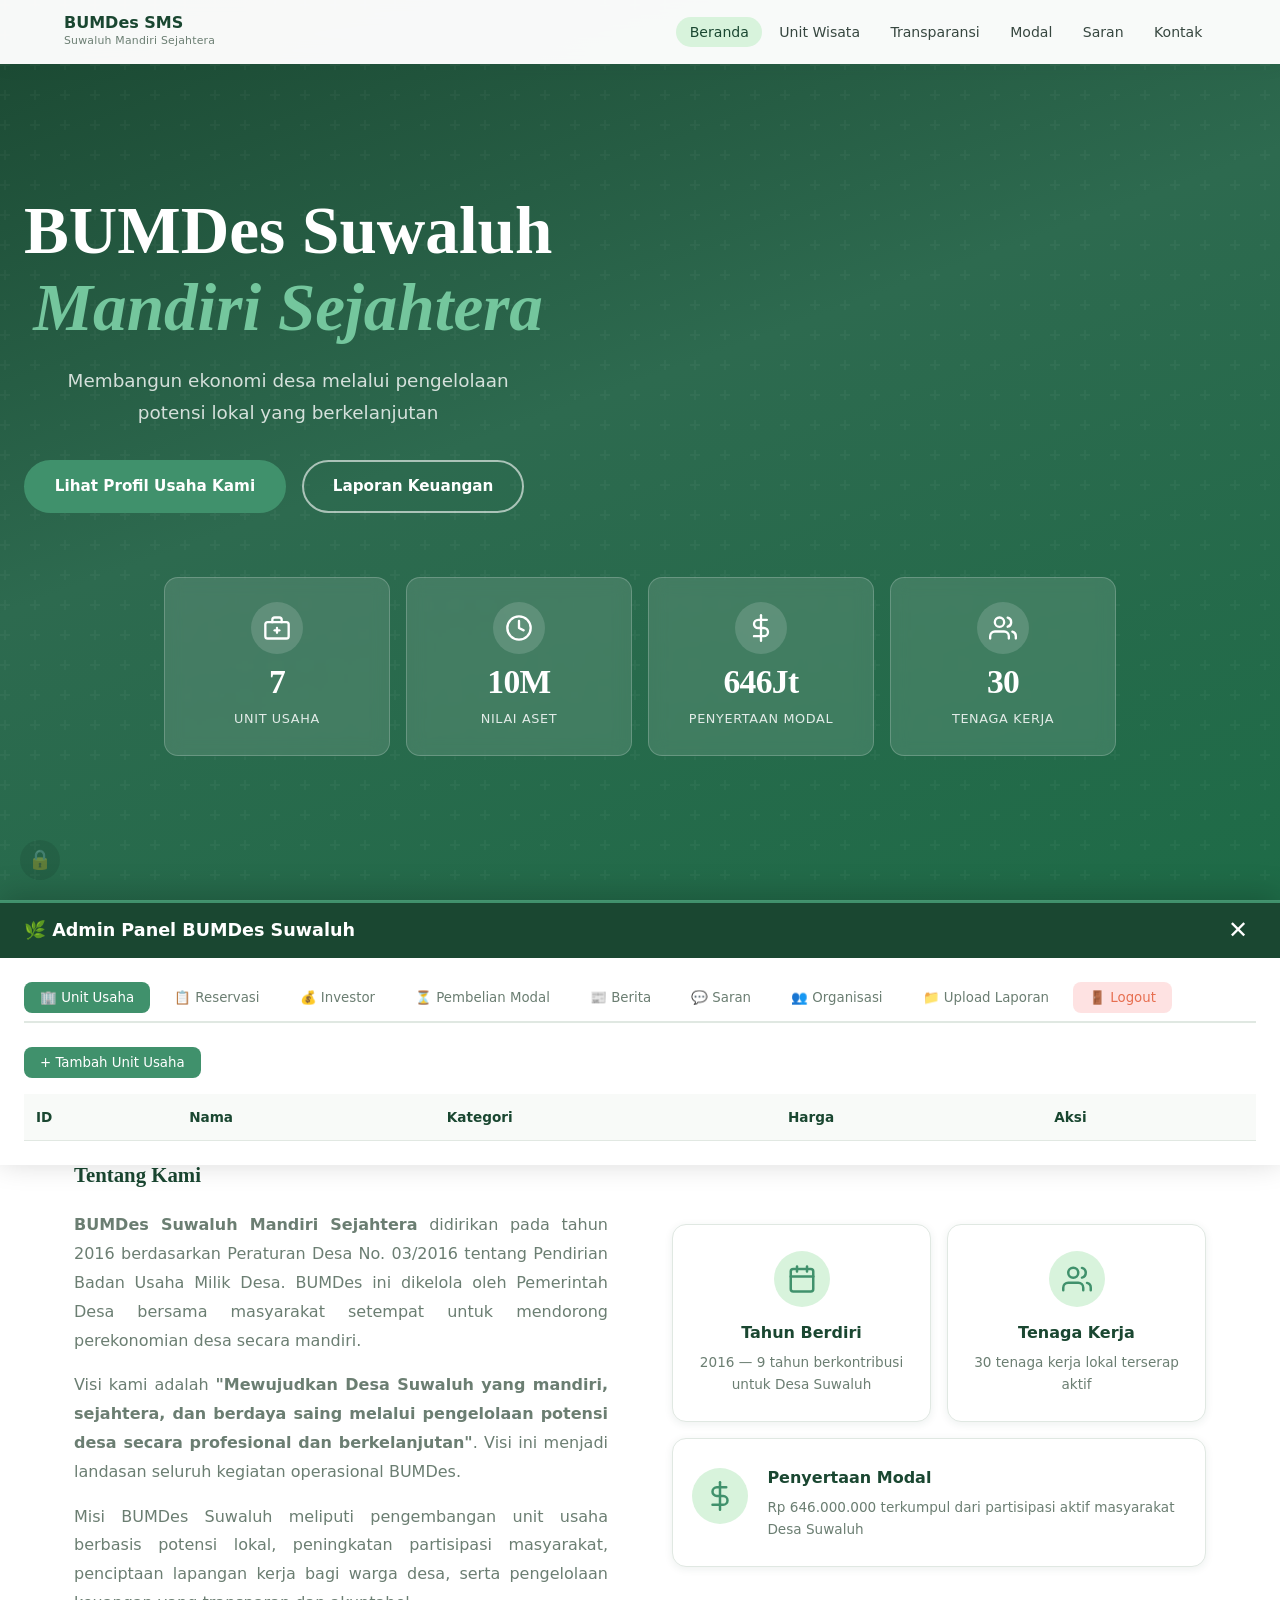
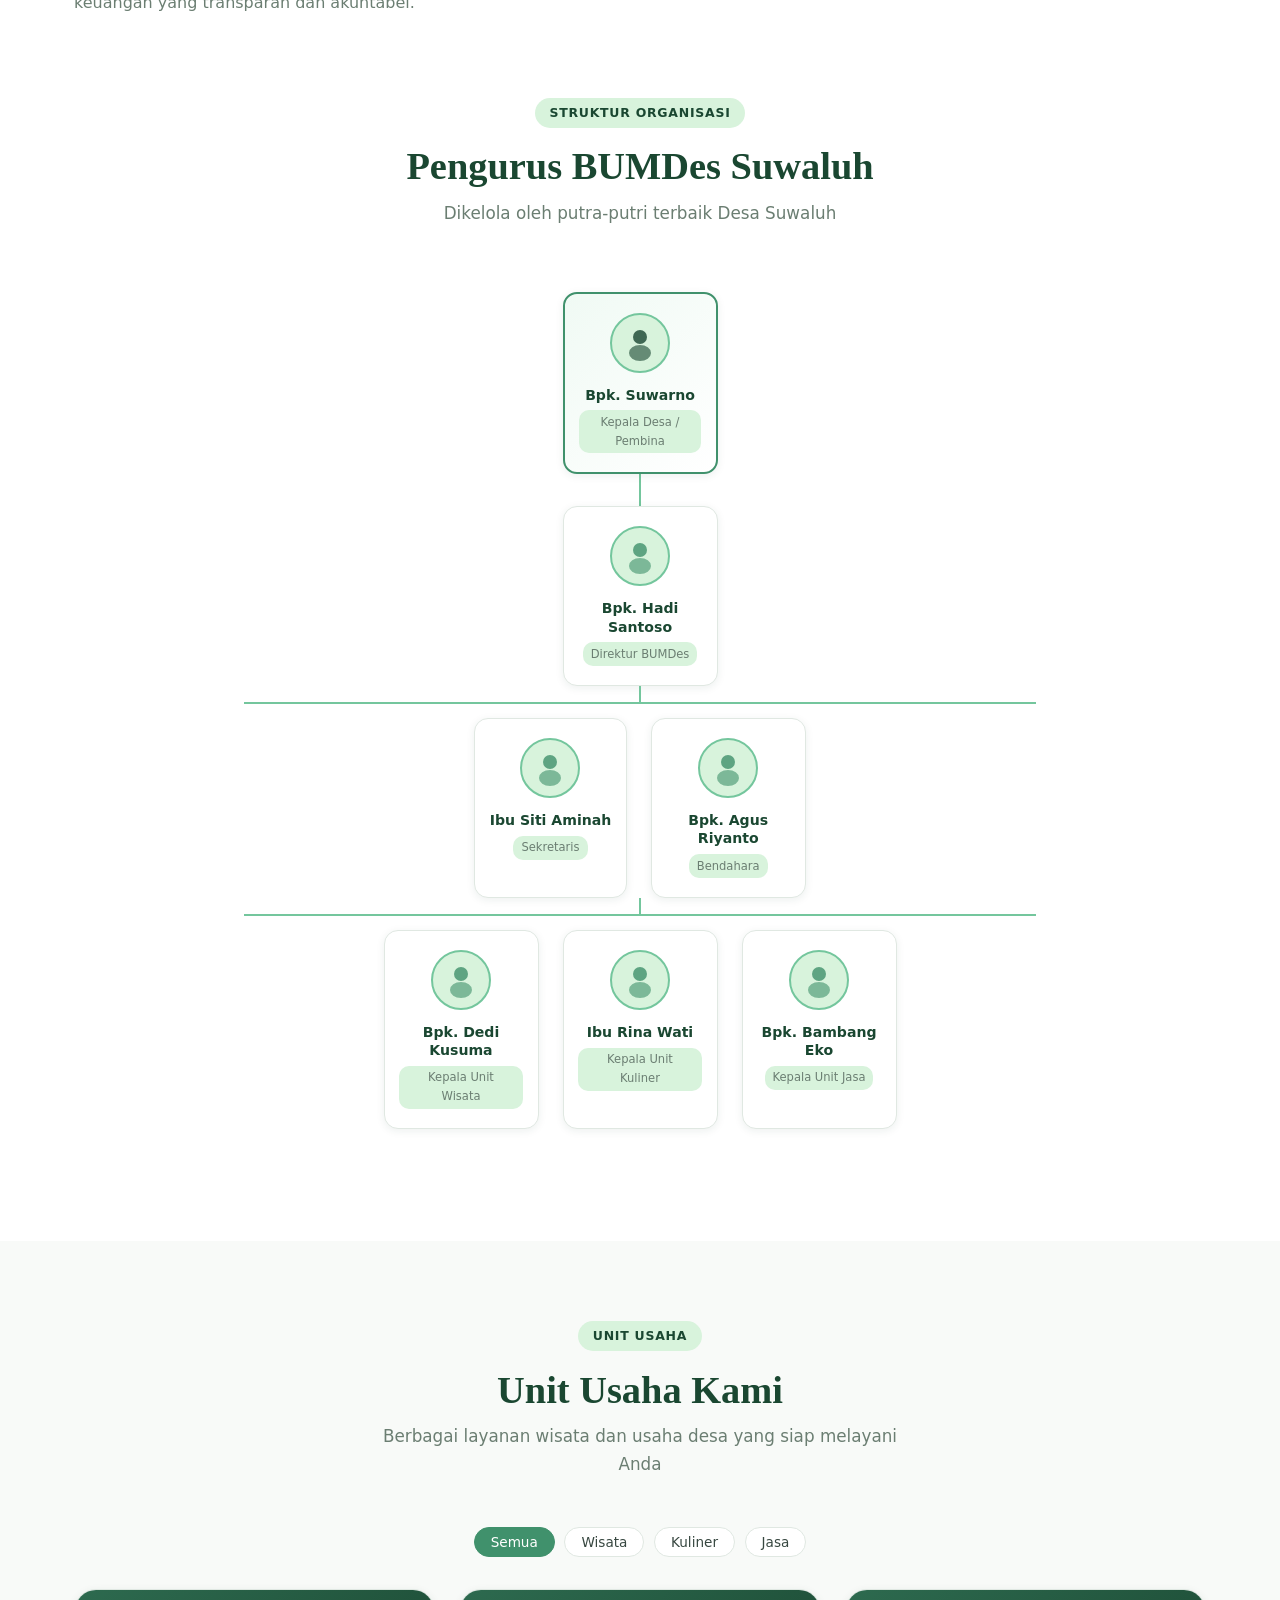
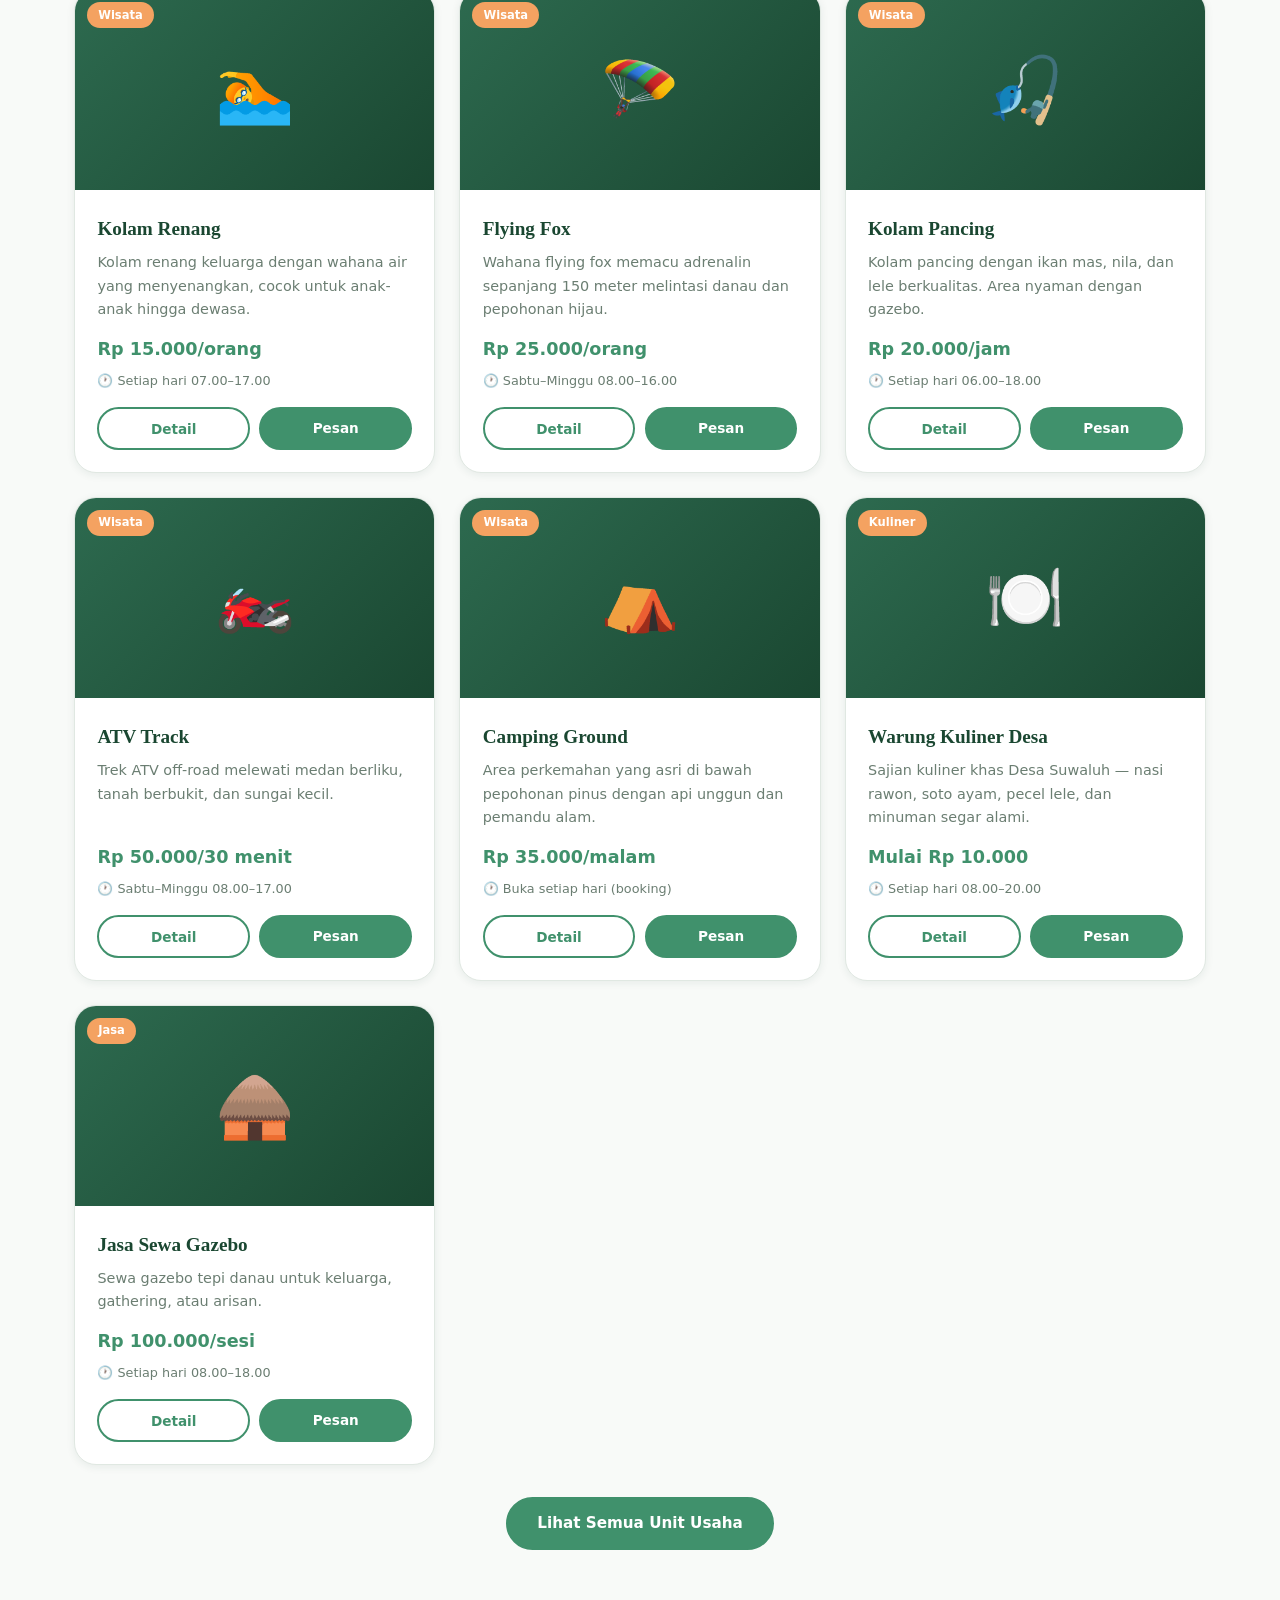
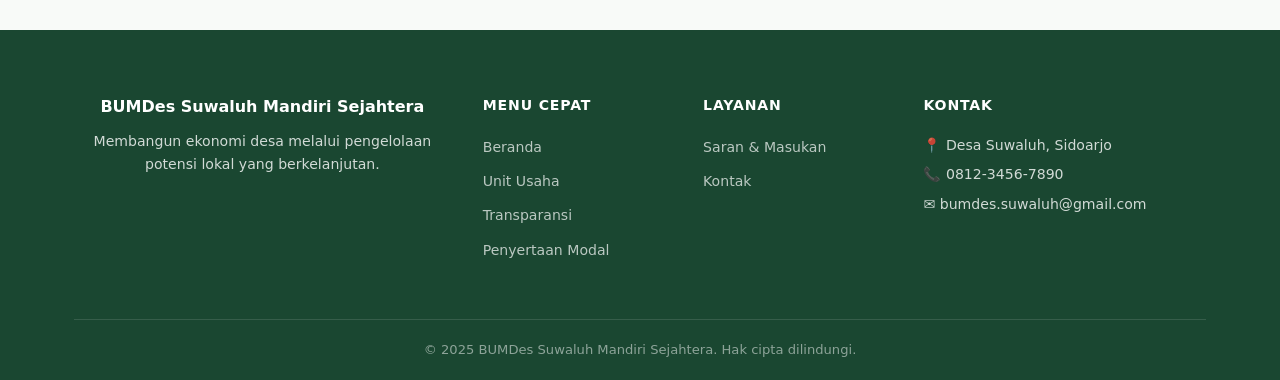
==== index.html @ cba9624f "Update index.html" ====
<!DOCTYPE html>
<html lang="id">
<head>
  <meta charset="UTF-8" />
  <meta name="viewport" content="width=device-width, initial-scale=1.0" />
  <title>BUMDes Suwaluh Mandiri Sejahtera</title>
  <link href="https://blogger.googleusercontent.com/img/b/R29vZ2xl/AVvXsEiiCOFHeQxUk8NagEB3IFD__Hj9lHO5viUaiHArWIBAjevElF6BzljL2ifqrr2LSB4uJw1utdsLx49t-DozgNb5tpAOrc1XNZKBKa4aabo6WgelwgO-nlLQeBpVOdJPflS-jIln2UnBwX_XPwUf5ckDlgDOuVTcdEuZRZBiMwOt5MAKyOV3oqgeuYztEyPc/s320/Gedung%20SSC.jpg" rel="stylesheet" />
  <link rel="stylesheet" href="style.css" />
  <style>
    .hero-content { text-align: center !important; max-width: 760px; margin-left: 100; margin-right: auto; }
    .hero-actions { justify-content: flex-start; }
    @media (max-width: 768px) { .hero-content { text-align: left !important; padding-left: 1.5rem; padding-right: 1.5rem; } }
  </style>
</head>
<body>

  <nav class="navbar" id="navbar">
    <div class="nav-container">
      <a class="nav-brand" href="index.html">
        <img class="brand-logo-img" src="https://blogger.googleusercontent.com/img/b/R29vZ2xl/[base64]/s1024/logo%20bumdes%20sms.png" alt="Logo BUMDes SMS" onerror="this.style.display='none';this.nextElementSibling.style.display='flex'" />
        <div class="brand-text-wrap">
          <span class="brand-name">BUMDes SMS</span>
          <span class="brand-sub">Suwaluh Mandiri Sejahtera</span>
        </div>
      </a>
      <ul class="nav-links" id="navLinks">
        <li><a href="index.html" class="nav-link active">Beranda</a></li>
        <li><a href="unit-wisata.html" class="nav-link">Unit Wisata</a></li>
        <li><a href="transparansi.html" class="nav-link">Transparansi</a></li>
        <li><a href="penyertaan-modal.html" class="nav-link">Modal</a></li>
        <li><a href="saran.html" class="nav-link">Saran</a></li>
        <li><a href="kontak.html" class="nav-link">Kontak</a></li>
      </ul>
      <button class="hamburger" id="hamburger" aria-label="Buka menu">
        <span></span><span></span><span></span>
      </button>
    </div>
  </nav>

  <section class="hero">
    <div class="hero-bg"></div>
    <div class="hero-overlay"></div>
    <div class="hero-content fade-up">
      <h1 class="hero-title">BUMDes Suwaluh<br><em>Mandiri Sejahtera</em></h1>
      <p class="hero-tagline">Membangun ekonomi desa melalui pengelolaan<br>potensi lokal yang berkelanjutan</p>
      <div class="hero-actions">
        <a href="#profil-lengkap" class="btn btn-primary">Lihat Profil Usaha Kami</a>
        <a href="transparansi.html" class="btn btn-outline">Laporan Keuangan</a>
      </div>
    </div>
    <div class="hero-stats">
      <!-- REVISED: realistic SVG icons -->
      <div class="stat-card fade-up">
        <div class="stat-icon-wrap">
          <svg viewBox="0 0 24 24" fill="none" stroke="white" stroke-width="2" stroke-linecap="round" stroke-linejoin="round">
            <rect x="2" y="7" width="20" height="14" rx="2"/><path d="M16 7V5a2 2 0 0 0-2-2h-4a2 2 0 0 0-2 2v2"/><line x1="12" y1="12" x2="12" y2="16"/><line x1="10" y1="14" x2="14" y2="14"/>
          </svg>
        </div>
        <span class="stat-number" data-target="7">0</span>
        <span class="stat-label">Unit Usaha</span>
      </div>
      <div class="stat-card fade-up">
        <div class="stat-icon-wrap">
          <svg viewBox="0 0 24 24" fill="none" stroke="white" stroke-width="2" stroke-linecap="round" stroke-linejoin="round">
            <circle cx="12" cy="12" r="10"/><path d="M12 6v6l4 2"/>
          </svg>
        </div>
        <span class="stat-number">10M</span>
        <span class="stat-label">Nilai Aset</span>
      </div>
      <div class="stat-card fade-up">
        <div class="stat-icon-wrap">
          <svg viewBox="0 0 24 24" fill="none" stroke="white" stroke-width="2" stroke-linecap="round" stroke-linejoin="round">
            <line x1="12" y1="1" x2="12" y2="23"/><path d="M17 5H9.5a3.5 3.5 0 0 0 0 7h5a3.5 3.5 0 0 1 0 7H6"/>
          </svg>
        </div>
        <span class="stat-number">646Jt</span>
        <span class="stat-label">Penyertaan Modal</span>
      </div>
      <div class="stat-card fade-up">
        <div class="stat-icon-wrap">
          <svg viewBox="0 0 24 24" fill="none" stroke="white" stroke-width="2" stroke-linecap="round" stroke-linejoin="round">
            <path d="M17 21v-2a4 4 0 0 0-4-4H5a4 4 0 0 0-4 4v2"/><circle cx="9" cy="7" r="4"/><path d="M23 21v-2a4 4 0 0 0-3-3.87"/><path d="M16 3.13a4 4 0 0 1 0 7.75"/>
          </svg>
        </div>
        <span class="stat-number" data-target="30">0</span>
        <span class="stat-label">Tenaga Kerja</span>
      </div>
    </div>
  </section>

  <!-- Profil Lengkap -->
  <section id="profil-lengkap" class="tentang section-pad">
    <div class="container">
      <div class="section-header fade-up">
        <span class="section-badge">Profil BUMDes</span>
        <h2 class="section-title">Mengenal BUMDes Suwaluh Mandiri Sejahtera</h2>
        <p class="section-desc">Badan usaha milik desa yang menggerakkan ekonomi masyarakat</p>
      </div>

      <div class="tentang-grid fade-up">
        <div class="tentang-text">
          <h3 class="sub-title" style="font-size: 1.3rem;">Tentang Kami</h3>
          <p><strong>BUMDes Suwaluh Mandiri Sejahtera</strong> didirikan pada tahun 2016 berdasarkan Peraturan Desa No. 03/2016 tentang Pendirian Badan Usaha Milik Desa. BUMDes ini dikelola oleh Pemerintah Desa bersama masyarakat setempat untuk mendorong perekonomian desa secara mandiri.</p>
          <p>Visi kami adalah <strong>"Mewujudkan Desa Suwaluh yang mandiri, sejahtera, dan berdaya saing melalui pengelolaan potensi desa secara profesional dan berkelanjutan"</strong>. Visi ini menjadi landasan seluruh kegiatan operasional BUMDes.</p>
          <p>Misi BUMDes Suwaluh meliputi pengembangan unit usaha berbasis potensi lokal, peningkatan partisipasi masyarakat, penciptaan lapangan kerja bagi warga desa, serta pengelolaan keuangan yang transparan dan akuntabel.</p>
        </div>
        <div class="tentang-visual">
          <!-- REVISED: realistic SVG icons for visual cards -->
          <div class="visual-card v1">
            <div class="vc-icon-wrap">
              <svg viewBox="0 0 24 24" fill="none" stroke="#40916c" stroke-width="2" stroke-linecap="round" stroke-linejoin="round">
                <rect x="3" y="4" width="18" height="18" rx="2" ry="2"/><line x1="16" y1="2" x2="16" y2="6"/><line x1="8" y1="2" x2="8" y2="6"/><line x1="3" y1="10" x2="21" y2="10"/>
              </svg>
            </div>
            <h4>Tahun Berdiri</h4>
            <p>2016 — 9 tahun berkontribusi untuk Desa Suwaluh</p>
          </div>
          <div class="visual-card v2">
            <div class="vc-icon-wrap">
              <svg viewBox="0 0 24 24" fill="none" stroke="#40916c" stroke-width="2" stroke-linecap="round" stroke-linejoin="round">
                <path d="M17 21v-2a4 4 0 0 0-4-4H5a4 4 0 0 0-4 4v2"/><circle cx="9" cy="7" r="4"/><path d="M23 21v-2a4 4 0 0 0-3-3.87"/><path d="M16 3.13a4 4 0 0 1 0 7.75"/>
              </svg>
            </div>
            <h4>Tenaga Kerja</h4>
            <p>30 tenaga kerja lokal terserap aktif</p>
          </div>
          <div class="visual-card v3">
            <div class="vc-icon-wrap">
              <svg viewBox="0 0 24 24" fill="none" stroke="#40916c" stroke-width="2" stroke-linecap="round" stroke-linejoin="round">
                <line x1="12" y1="1" x2="12" y2="23"/><path d="M17 5H9.5a3.5 3.5 0 0 0 0 7h5a3.5 3.5 0 0 1 0 7H6"/>
              </svg>
            </div>
            <div>
              <h4>Penyertaan Modal</h4>
              <p>Rp 646.000.000 terkumpul dari partisipasi aktif masyarakat Desa Suwaluh</p>
            </div>
          </div>
        </div>
      </div>

      <!-- Struktur Organisasi — REVISED: hierarki bagan -->
      <div style="margin-top: 4rem;">
        <div class="section-header fade-up">
          <span class="section-badge">Struktur Organisasi</span>
          <h2 class="section-title">Pengurus BUMDes Suwaluh</h2>
          <p class="section-desc">Dikelola oleh putra-putri terbaik Desa Suwaluh</p>
        </div>
        <!-- Org chart rendered by JS -->
        <div class="org-chart-wrap fade-up">
          <div class="org-chart" id="orgChart"></div>
        </div>
      </div>
    </div>
  </section>

  <!-- Unit Usaha Preview -->
  <section class="usaha section-pad bg-light">
    <div class="container">
      <div class="section-header fade-up">
        <span class="section-badge">Unit Usaha</span>
        <h2 class="section-title">Unit Usaha Kami</h2>
        <p class="section-desc">Berbagai layanan wisata dan usaha desa yang siap melayani Anda</p>
      </div>
      <div class="usaha-filter fade-up" id="usahaFilter">
        <button class="filter-btn active" data-cat="semua">Semua</button>
        <button class="filter-btn" data-cat="wisata">Wisata</button>
        <button class="filter-btn" data-cat="kuliner">Kuliner</button>
        <button class="filter-btn" data-cat="jasa">Jasa</button>
      </div>
      <div class="usaha-grid fade-up" id="usahaGrid"></div>
      <div style="text-align:center; margin-top:2rem">
        <a href="unit-wisata.html" class="btn btn-primary">Lihat Semua Unit Usaha</a>
      </div>
    </div>
  </section>

  <!-- Footer -->
  <footer class="footer">
    <div class="container">
      <div class="footer-grid">
        <div class="footer-brand">
          <img class="footer-logo-img" src="https://blogger.googleusercontent.com/img/b/R29vZ2xl/[base64]/s1024/logo%20bumdes%20sms.png" alt="BUMDes SMS" onerror="this.style.display='none'" />
          <h4>BUMDes Suwaluh Mandiri Sejahtera</h4>
          <p>Membangun ekonomi desa melalui pengelolaan potensi lokal yang berkelanjutan.</p>
        </div>
        <div class="footer-links"><h5>Menu Cepat</h5><ul><li><a href="index.html">Beranda</a></li><li><a href="unit-wisata.html">Unit Usaha</a></li><li><a href="transparansi.html">Transparansi</a></li><li><a href="penyertaan-modal.html">Penyertaan Modal</a></li></ul></div>
        <div class="footer-links"><h5>Layanan</h5><ul><li><a href="saran.html">Saran &amp; Masukan</a></li><li><a href="kontak.html">Kontak</a></li></ul></div>
        <div class="footer-kontak"><h5>Kontak</h5><p>📍 Desa Suwaluh, Sidoarjo</p><p>📞 0812-3456-7890</p><p>✉️ bumdes.suwaluh@gmail.com</p></div>
      </div>
      <div class="footer-bottom"><p>© 2025 BUMDes Suwaluh Mandiri Sejahtera. Hak cipta dilindungi.</p></div>
    </div>
  </footer>

  <div class="toast" id="toast"></div>
  <button class="back-to-top" id="backToTop" aria-label="Kembali ke atas">↑</button>

  <!-- Detail Modal -->
  <div class="modal-overlay" id="modalDetail">
    <div class="modal-card">
      <button class="modal-close" onclick="closeModal()">✕</button>
      <div id="modalContent"></div>
    </div>
  </div>

  <div class="secret-trigger" title="Admin Area (Klik 5x pada logo)">🔒</div>
  <div class="admin-login-overlay" id="adminLoginOverlay">
    <div class="admin-login-card"><h3>🔐 Admin Login</h3><input type="text" id="adminUsername" placeholder="Username" /><input type="password" id="adminPassword" placeholder="Password" /><button onclick="attemptLogin()">Masuk</button><div class="admin-login-error" id="adminLoginError">Username atau password salah!</div></div>
  </div>
  <div class="admin-panel-container" id="adminPanelContainer">
    <div class="admin-panel-header"><h3>🌿 Admin Panel BUMDes Suwaluh</h3><button class="close-admin-panel" onclick="hideAdminPanel()">✕</button></div>
    <div class="admin-panel-body">
      <div class="admin-tabs">
        <button class="admin-tab-btn active" data-tab="usaha" onclick="switchAdminTab('usaha')">🏢 Unit Usaha</button>
        <button class="admin-tab-btn" data-tab="reservasi" onclick="switchAdminTab('reservasi')">📋 Reservasi</button>
        <button class="admin-tab-btn" data-tab="investor" onclick="switchAdminTab('investor')">💰 Investor</button>
        <button class="admin-tab-btn" data-tab="modal-pending" onclick="switchAdminTab('modal-pending')">⏳ Pembelian Modal</button>
        <button class="admin-tab-btn" data-tab="berita" onclick="switchAdminTab('berita')">📰 Berita</button>
        <button class="admin-tab-btn" data-tab="saran" onclick="switchAdminTab('saran')">💬 Saran</button>
        <button class="admin-tab-btn" data-tab="organisasi" onclick="switchAdminTab('organisasi')">👥 Organisasi</button>
        <button class="admin-tab-btn" data-tab="laporan-upload" onclick="switchAdminTab('laporan-upload')">📁 Upload Laporan</button>
        <button class="admin-tab-btn" data-tab="logout" onclick="logoutAdmin()" style="background:#fee2e2;color:#e76f51;">🚪 Logout</button>
      </div>
      <!-- Tab Unit Usaha -->
      <div class="admin-tab-content active" id="admin-tab-usaha">
        <button class="admin-btn-add" onclick="openAdminUsahaForm()">+ Tambah Unit Usaha</button>
        <div style="overflow-x: auto;"><table class="admin-table"><thead><tr><th>ID</th><th>Nama</th><th>Kategori</th><th>Harga</th><th>Aksi</th></tr></thead><tbody id="adminUsahaTableBody"></tbody></table></div>
        <div class="admin-form hidden" id="adminUsahaForm">
          <h4 style="margin-bottom:1rem">Form Unit Usaha</h4>
          <input type="hidden" id="adminEditUsahaId" />
          <div class="admin-form-row">
            <div class="admin-form-group"><label>Nama Usaha</label><input type="text" id="adminNamaUsaha" /></div>
            <div class="admin-form-group"><label>Kategori</label><select id="adminKategoriUsaha"><option value="wisata">Wisata</option><option value="kuliner">Kuliner</option><option value="jasa">Jasa</option></select></div>
            <div class="admin-form-group"><label>Harga</label><input type="text" id="adminHargaUsaha" /></div>
            <div class="admin-form-group"><label>Jam Operasional</label><input type="text" id="adminJadwalUsaha" /></div>
            <div class="admin-form-group"><label>Icon (Emoji)</label><input type="text" id="adminIconUsaha" placeholder="🏊" /></div>
            <div class="admin-form-group"><label>URL Gambar</label><input type="text" id="adminGambarUsaha" placeholder="https://..." /></div>
          </div>
          <div class="admin-form-group"><label>Deskripsi</label><textarea id="adminDeskripsiUsaha" rows="2"></textarea></div>
          <div style="display:flex;gap:.5rem;margin-top:1rem">
            <button class="admin-btn-add" onclick="saveAdminUsaha()">Simpan</button>
            <button class="admin-btn-delete" onclick="closeAdminUsahaForm()">Batal</button>
          </div>
        </div>
      </div>
      <!-- Tab Reservasi (validasi) -->
      <div class="admin-tab-content" id="admin-tab-reservasi">
        <h4 style="margin-bottom:1rem;color:var(--green-dark)">📋 Daftar Reservasi Masuk</h4>
        <div style="overflow-x: auto;"><table class="admin-table"><thead><tr><th>No</th><th>Nama</th><th>Wisata</th><th>Tgl Kunjungan</th><th>Tiket</th><th>Bukti</th><th>Status</th><th>Aksi</th></tr></thead><tbody id="adminReservasiTableBody"></tbody></table></div>
      </div>
      <!-- Tab Investor -->
      <div class="admin-tab-content" id="admin-tab-investor">
        <button class="admin-btn-add" onclick="openAdminInvestorForm()">+ Tambah Investor</button>
        <div style="overflow-x: auto;"><table class="admin-table"><thead><tr><th>ID</th><th>Nama</th><th>Alamat</th><th>Nominal</th><th>Aksi</th></tr></thead><tbody id="adminInvestorTableBody"></tbody></table></div>
        <div class="admin-form hidden" id="adminInvestorForm">
          <h4 style="margin-bottom:1rem">Form Investor</h4>
          <input type="hidden" id="adminEditInvestorId" />
          <div class="admin-form-row">
            <div class="admin-form-group"><label>Nama Lengkap</label><input type="text" id="adminNamaInvestor" /></div>
            <div class="admin-form-group"><label>Alamat</label><input type="text" id="adminAlamatInvestor" /></div>
            <div class="admin-form-group"><label>Nominal (Rp)</label><input type="number" id="adminNominalInvestor" /></div>
            <div class="admin-form-group"><label>Tanggal</label><input type="date" id="adminTanggalInvestor" /></div>
          </div>
          <div style="display:flex;gap:.5rem;margin-top:1rem">
            <button class="admin-btn-add" onclick="saveAdminInvestor()">Simpan</button>
            <button class="admin-btn-delete" onclick="closeAdminInvestorForm()">Batal</button>
          </div>
        </div>
      </div>
      <!-- Tab Pembelian Modal Pending -->
      <div class="admin-tab-content" id="admin-tab-modal-pending">
        <h4 style="margin-bottom:1rem;color:var(--green-dark)">⏳ Permintaan Pembelian Saham / Modal</h4>
        <p style="font-size:.85rem;color:var(--gray-500);margin-bottom:1rem">Setelah divalidasi, data akan otomatis masuk ke daftar investor.</p>
        <div style="overflow-x: auto;"><table class="admin-table"><thead><tr><th>No</th><th>Nama</th><th>Alamat</th><th>Telepon</th><th>Lembar</th><th>Total</th><th>Bukti</th><th>Status</th><th>Aksi</th></tr></thead><tbody id="adminModalPendingTableBody"></tbody></table></div>
      </div>
      <!-- Tab Berita -->
      <div class="admin-tab-content" id="admin-tab-berita">
        <button class="admin-btn-add" onclick="openAdminBeritaForm()">+ Tambah Berita</button>
        <div style="overflow-x: auto;"><table class="admin-table"><thead><tr><th>ID</th><th>Judul</th><th>Kategori</th><th>Tanggal</th><th>Aksi</th></tr></thead><tbody id="adminBeritaTableBody"></tbody></table></div>
        <div class="admin-form hidden" id="adminBeritaForm">
          <h4 style="margin-bottom:1rem">Form Berita</h4>
          <input type="hidden" id="adminEditBeritaId" />
          <div class="admin-form-row">
            <div class="admin-form-group"><label>Judul Berita</label><input type="text" id="adminJudulBerita" /></div>
            <div class="admin-form-group"><label>Kategori</label><select id="adminKategoriBerita"><option value="wisata">Wisata</option><option value="kegiatan">Kegiatan</option><option value="pengumuman">Pengumuman</option></select></div>
            <div class="admin-form-group"><label>Tanggal</label><input type="text" id="adminTanggalBerita" placeholder="15 April 2025" /></div>
            <div class="admin-form-group"><label>Icon</label><input type="text" id="adminIconBerita" placeholder="🎉" /></div>
          </div>
          <div class="admin-form-group"><label>Deskripsi</label><textarea id="adminDeskripsiBerita" rows="2"></textarea></div>
          <div style="display:flex;gap:.5rem;margin-top:1rem">
            <button class="admin-btn-add" onclick="saveAdminBerita()">Simpan</button>
            <button class="admin-btn-delete" onclick="closeAdminBeritaForm()">Batal</button>
          </div>
        </div>
      </div>
      <!-- Tab Saran -->
      <div class="admin-tab-content" id="admin-tab-saran">
        <div style="overflow-x: auto;"><table class="admin-table"><thead><tr><th>ID</th><th>Nama</th><th>Pesan</th><th>Rating</th><th>Aksi</th></tr></thead><tbody id="adminSaranTableBody"></tbody></table></div>
      </div>
      <!-- Tab Organisasi -->
      <div class="admin-tab-content" id="admin-tab-organisasi">
        <button class="admin-btn-add" onclick="openAdminOrganisasiForm()">+ Tambah Pengurus</button>
        <div style="overflow-x: auto;"><table class="admin-table"><thead><tr><th>No</th><th>Nama</th><th>Jabatan</th><th>Aksi</th></tr></thead><tbody id="adminOrganisasiTableBody"></tbody></table></div>
        <div class="admin-form hidden" id="adminOrganisasiForm">
          <h4 style="margin-bottom:1rem">Form Pengurus</h4>
          <input type="hidden" id="adminEditOrganisasiId" />
          <div class="admin-form-row">
            <div class="admin-form-group"><label>Nama Lengkap</label><input type="text" id="adminNamaOrganisasi" /></div>
            <div class="admin-form-group"><label>Jabatan</label><input type="text" id="adminJabatanOrganisasi" /></div>
            <div class="admin-form-group"><label>Icon (Emoji)</label><input type="text" id="adminIconOrganisasi" placeholder="👑" /></div>
            <div class="admin-form-group"><label>Urutan</label><input type="number" id="adminUrutanOrganisasi" min="1" /></div>
          </div>
          <div style="display:flex;gap:.5rem;margin-top:1rem">
            <button class="admin-btn-add" onclick="saveAdminOrganisasi()">Simpan</button>
            <button class="admin-btn-delete" onclick="closeAdminOrganisasiForm()">Batal</button>
          </div>
        </div>
      </div>
      <!-- Tab Upload Laporan Keuangan -->
            <div class="admin-tab-content" id="admin-tab-laporan-upload">
        <h4 style="margin-bottom:.5rem;color:var(--green-dark)">📁 Kelola Laporan Keuangan</h4>
        <p style="font-size:.82rem;color:var(--gray-500);margin-bottom:1rem">Tambahkan laporan dengan link Google Drive. Pastikan file sudah di-share <strong>"Anyone with the link can view"</strong>.</p>
        <details style="margin-bottom:1rem;background:var(--green-pale);border-radius:8px;padding:.8rem 1rem;font-size:.82rem">
          <summary style="font-weight:600;color:var(--green-dark);cursor:pointer">📖 Cara mendapatkan link Google Drive</summary>
          <ol style="margin-top:.6rem;padding-left:1.2rem;color:var(--gray-700);line-height:1.8">
            <li>Upload file PDF ke <a href="https://drive.google.com" target="_blank" style="color:var(--green-main)">Google Drive</a></li>
            <li>Klik kanan file → <strong>Share</strong> (Bagikan)</li>
            <li>Ubah akses ke <strong>"Anyone with the link"</strong></li>
            <li>Klik <strong>Copy link</strong> → paste di kolom di bawah</li>
          </ol>
        </details>
        <div id="adminLaporanUploadList"></div>
        <div class="admin-form" style="margin-top:1rem">
          <div class="admin-form-row">
            <div class="admin-form-group"><label>Nama Laporan</label><input type="text" id="adminLaporanNama" placeholder="cth: Laporan Laba Rugi 2025" /></div>
            <div class="admin-form-group"><label>Tahun</label><select id="adminLaporanTahun"><option value="2025">2025</option><option value="2024">2024</option><option value="2023">2023</option><option value="2022">2022</option><option value="2021">2021</option></select></div>
            <div class="admin-form-group"><label>Jenis Laporan</label><select id="adminLaporanJenis"><option>Laba Rugi</option><option>Neraca</option><option>Arus Kas</option><option>Perubahan Ekuitas</option><option>Catatan Atas Laporan</option></select></div>
          </div>
          <div class="admin-form-group">
            <label>🔗 Link Google Drive (PDF)</label>
            <input type="url" id="adminLaporanDriveLink" placeholder="https://drive.google.com/file/d/xxxx/view?usp=sharing" oninput="onDriveLinkChange(this)" style="font-size:.85rem" />
            <div id="adminDriveLinkInfo" style="margin-top:.35rem"></div>
          </div>
          <button class="admin-btn-add" onclick="saveAdminLaporan()">💾 Simpan Laporan</button>
        </div>
      </div>
    </div>
  </div>

  <script src="script.js"></script>
</body>
</html>
---- style.css ----
/* =====================================================
   BUMDes Suwaluh Mandiri Sejahtera — style.css (REVISED)
   ===================================================== */

:root {
  --green-dark: #1a4731;
  --green-mid: #2d6a4f;
  --green-main: #40916c;
  --green-light: #74c69d;
  --green-pale: #d8f3dc;
  --accent: #f4a261;
  --accent-dark: #e76f51;
  --white: #ffffff;
  --gray-50: #f8faf8;
  --gray-100: #f0f4f1;
  --gray-200: #e0e8e2;
  --gray-500: #6b7e72;
  --gray-700: #374740;
  --gray-900: #1a2420;
  --shadow-sm: 0 2px 8px rgba(29,68,49,.08);
  --shadow-md: 0 6px 24px rgba(29,68,49,.13);
  --shadow-lg: 0 16px 48px rgba(29,68,49,.18);
  --radius-sm: 8px;
  --radius-md: 14px;
  --radius-lg: 22px;
  --transition: .25s ease;
  --font-display: 'Playfair Display', Georgia, serif;
  --font-body: 'Plus Jakarta Sans', system-ui, sans-serif;
}

* { margin: 0; padding: 0; box-sizing: border-box; }
html { scroll-behavior: smooth; font-size: 16px; }
body { font-family: var(--font-body); color: var(--gray-700); background: var(--white); line-height: 1.65; overflow-x: hidden; }
a { color: var(--green-main); text-decoration: none; }
a:hover { color: var(--green-dark); }
ul { list-style: none; }
input, select, textarea, button { font-family: var(--font-body); }

.container { max-width: 1180px; margin: 0 auto; padding: 0 1.5rem; }
.section-pad { padding: 5rem 0; }
.bg-light { background: var(--gray-50); }
.hidden { display: none !important; }

.section-badge {
  display: inline-block;
  background: var(--green-pale);
  color: var(--green-dark);
  padding: .3rem .9rem;
  border-radius: 20px;
  font-size: .78rem;
  font-weight: 600;
  letter-spacing: .06em;
  text-transform: uppercase;
  margin-bottom: .9rem;
}

.section-header { text-align: center; margin-bottom: 3rem; }

.section-title {
  font-family: var(--font-display);
  font-size: clamp(1.7rem, 3vw, 2.5rem);
  color: var(--green-dark);
  line-height: 1.25;
  margin-bottom: .6rem;
}

.section-desc { color: var(--gray-500); font-size: 1.05rem; max-width: 560px; margin: 0 auto; }
.sub-title { font-family: var(--font-display); font-size: 1.4rem; color: var(--green-dark); margin-bottom: 1.2rem; }

.btn {
  display: inline-flex; align-items: center; gap: .5rem;
  padding: .75rem 1.8rem; border-radius: 50px; font-weight: 600;
  font-size: .95rem; cursor: pointer; border: 2px solid transparent;
  transition: all var(--transition);
}
.btn-primary { background: var(--green-main); color: var(--white); border-color: var(--green-main); }
.btn-primary:hover { background: var(--green-dark); border-color: var(--green-dark); transform: translateY(-2px); box-shadow: var(--shadow-md); }
.btn-outline { background: transparent; color: var(--white); border-color: rgba(255,255,255,.6); }
.btn-outline:hover { background: var(--white); color: var(--green-main); border-color: var(--white); }
.btn-block { width: 100%; justify-content: center; border-radius: var(--radius-sm); }

/* ============================  NAVBAR  ============================ */
.navbar {
  position: fixed; top: 0; left: 0; right: 0; z-index: 1000;
  background: rgba(255,255,255,.97); backdrop-filter: blur(12px);
  box-shadow: 0 2px 16px rgba(29,68,49,.08);
}

.nav-container {
  max-width: 1200px; margin: 0 auto; padding: 0 1.5rem;
  height: 64px; display: flex; align-items: center; justify-content: space-between;
}

.nav-brand { display: flex; align-items: center; gap: .6rem; text-decoration: none; cursor: pointer; }

/* REVISED: logo image */
.brand-logo-img {
  height: 48px;
  width: auto;
  object-fit: contain;
  display: block;
  border-radius: 6px;
}

.brand-text-wrap { display: flex; flex-direction: column; }
.brand-name { display: block; font-weight: 700; color: var(--green-dark); font-size: 1rem; line-height: 1.1; }
.brand-sub { display: block; font-size: .68rem; color: var(--gray-500); letter-spacing: .02em; }
.brand-icon { font-size: 1.6rem; }

.nav-links { display: flex; gap: .2rem; align-items: center; }
.nav-link { padding: .45rem .85rem; border-radius: 50px; color: var(--gray-700); font-size: .88rem; font-weight: 500; transition: all var(--transition); }
.nav-link:hover, .nav-link.active { background: var(--green-pale); color: var(--green-dark); }

.hamburger { display: none; flex-direction: column; gap: 5px; background: none; border: none; cursor: pointer; padding: .4rem; }
.hamburger span { display: block; width: 24px; height: 2.5px; background: var(--green-dark); border-radius: 2px; transition: all var(--transition); }
.hamburger.open span:nth-child(1) { transform: rotate(45deg) translate(5px,5px); }
.hamburger.open span:nth-child(2) { opacity: 0; }
.hamburger.open span:nth-child(3) { transform: rotate(-45deg) translate(5px,-5px); }

@media (max-width:768px) {
  .hamburger { display: flex; }
  .nav-links { display: none; position: fixed; top: 64px; left: 0; right: 0; background: var(--white); flex-direction: column; padding: 1rem 1.5rem 2rem; box-shadow: var(--shadow-md); gap: .3rem; }
  .nav-links.open { display: flex; }
  .nav-link { width: 100%; padding: .7rem 1rem; }
  .brand-logo-img { height: 40px; }
}

/* ============================  HERO  ============================ */
.hero {
  min-height: 100vh; position: relative; display: flex; flex-direction: column;
  justify-content: center; align-items: center; text-align: center; overflow: hidden; padding-top: 64px;
}
.hero-bg { position: absolute; inset: 0; background: linear-gradient(160deg, var(--green-dark) 0%, var(--green-mid) 45%, #1e6b47 100%); }
.hero-overlay { position: absolute; inset: 0; background: url("data:image/svg+xml,%3Csvg width='60' height='60' viewBox='0 0 60 60' xmlns='http://www.w3.org/2000/svg'%3E%3Cg fill='none' fill-rule='evenodd'%3E%3Cg fill='%23ffffff' fill-opacity='0.03'%3E%3Cpath d='M36 34v-4h-2v4h-4v2h4v4h2v-4h4v-2h-4zm0-30V0h-2v4h-4v2h4v4h2V6h4V4h-4zM6 34v-4H4v4H0v2h4v4h2v-4h4v-2H6zM6 4V0H4v4H0v2h4v4h2V6h4V4H6z'/%3E%3C/g%3E%3C/g%3E%3C/svg%3E"); }

.hero-content { position: relative; z-index: 2; padding: 2rem 1.5rem 0; max-width: 760px; }
.hero-title { font-family: var(--font-display); font-size: clamp(2.5rem, 6vw, 4.2rem); color: var(--white); line-height: 1.15; margin-bottom: 1.2rem; }
.hero-title em { font-style: italic; color: var(--green-light); }
.hero-tagline { font-size: clamp(.95rem, 2vw, 1.15rem); color: rgba(255,255,255,.8); margin-bottom: 2rem; line-height: 1.7; }
.hero-actions { display: flex; gap: 1rem; justify-content: center; flex-wrap: wrap; }

/* ============================  HERO STATS — REVISED  ============================ */
.hero-stats {
  position: relative; z-index: 2; display: grid; grid-template-columns: repeat(4, 1fr);
  gap: 1rem; margin-top: 4rem; width: 100%; max-width: 1000px; padding: 0 1.5rem 3rem;
}

.stat-card {
  background: rgba(255,255,255,.12); border: 1px solid rgba(255,255,255,.2);
  backdrop-filter: blur(8px); border-radius: var(--radius-md); padding: 1.5rem 1rem;
  text-align: center; transition: all var(--transition); cursor: default;
}
.stat-card:hover { background: rgba(255,255,255,.22); transform: translateY(-5px); }

.stat-icon-wrap {
  width: 52px; height: 52px; background: rgba(255,255,255,.15); border-radius: 50%;
  display: flex; align-items: center; justify-content: center; margin: 0 auto .7rem;
}
.stat-icon-wrap svg { width: 28px; height: 28px; }
.stat-icon { font-size: 1.8rem; display: block; margin-bottom: .5rem; }

.stat-number {
  display: block; font-family: 'Playfair Display', Georgia, serif;
  font-size: 2.1rem; font-weight: 700; color: var(--white);
  line-height: 1; margin-bottom: .4rem; letter-spacing: -0.02em;
}
.stat-label { font-size: .8rem; color: rgba(255,255,255,.85); letter-spacing: .05em; text-transform: uppercase; font-weight: 500; }

@media (max-width:768px) { .hero-stats { grid-template-columns: repeat(2,1fr); } }

/* ============================  TENTANG — text justify  ============================ */
.tentang-grid { display: grid; grid-template-columns: 1fr 1fr; gap: 4rem; align-items: center; }

.tentang-text p {
  color: var(--gray-500); margin-bottom: 1rem;
  text-align: justify; line-height: 1.8;
}

.tentang-visual { display: grid; grid-template-columns: 1fr 1fr; gap: 1rem; }

.visual-card {
  background: var(--white); border-radius: var(--radius-md); padding: 1.6rem 1.2rem;
  box-shadow: var(--shadow-sm); border: 1px solid var(--gray-200); transition: all var(--transition);
  text-align: center; display: flex; flex-direction: column; align-items: center;
}
.visual-card:hover { transform: translateY(-4px); box-shadow: var(--shadow-md); border-color: var(--green-light); }
.visual-card.v3 { grid-column: span 2; flex-direction: row; gap: 1.2rem; text-align: left; align-items: center; }

/* REVISED: real SVG icon wrapper for visual cards */
.vc-icon-wrap {
  width: 56px; height: 56px; background: var(--green-pale);
  border-radius: 50%; display: flex; align-items: center; justify-content: center;
  margin-bottom: .8rem; flex-shrink: 0;
}
.vc-icon-wrap svg { width: 30px; height: 30px; }
.vc-icon { font-size: 2rem; display: block; margin-bottom: .6rem; }

.visual-card h4 { color: var(--green-dark); font-size: 1rem; margin-bottom: .3rem; font-weight: 700; }
.visual-card p { font-size: .85rem; color: var(--gray-500); }

@media (max-width:900px) { .tentang-grid { grid-template-columns: 1fr; gap: 2.5rem; } }

/* ============================  STRUKTUR ORG — Hierarki Bagan  ============================ */
.org-grid { display: none; } /* replaced by .org-chart */

.org-chart-wrap { overflow-x: auto; padding: 1rem 0 2rem; }

.org-chart {
  display: flex; flex-direction: column; align-items: center; gap: 0;
  min-width: 600px;
}

.org-level { display: flex; justify-content: center; gap: 1.5rem; position: relative; }
.org-level + .org-level { margin-top: 2.5rem; }

.org-v-line { width: 2px; height: 2rem; background: var(--green-light); margin: 0 auto; }

.org-h-connect {
  position: relative; display: flex; justify-content: center;
  width: 100%; height: 2rem;
}
.org-h-connect::before {
  content: ''; position: absolute; top: 0; left: 50%;
  transform: translateX(-50%); width: 2px; height: 1rem; background: var(--green-light);
}
.org-h-connect::after {
  content: ''; position: absolute; top: 1rem;
  left: 15%; right: 15%; height: 2px; background: var(--green-light);
}

.org-card {
  background: var(--white); border-radius: var(--radius-md); padding: 1.2rem .9rem;
  text-align: center; box-shadow: var(--shadow-sm); border: 1.5px solid var(--gray-200);
  transition: all var(--transition); min-width: 130px; max-width: 155px;
}
.org-card.top-card { border-color: var(--green-main); border-width: 2px; background: linear-gradient(135deg,#f0faf4,#fff); }
.org-card:hover { transform: translateY(-4px); box-shadow: var(--shadow-md); border-color: var(--green-light); }

/* REVISED: person avatar SVG */
.org-avatar {
  width: 60px; height: 60px; background: var(--green-pale);
  border-radius: 50%; display: flex; align-items: center; justify-content: center;
  margin: 0 auto .8rem; border: 2px solid var(--green-light); overflow: hidden;
}
.org-avatar svg { width: 36px; height: 36px; }
.org-name { font-weight: 700; color: var(--green-dark); font-size: .88rem; line-height: 1.3; }
.org-jabatan {
  font-size: .72rem; color: var(--gray-500);
  background: var(--green-pale); display: inline-block;
  padding: .15rem .5rem; border-radius: 10px; margin-top: .4rem;
}

/* ============================  UNIT USAHA  ============================ */
.usaha-filter { display: flex; gap: .6rem; flex-wrap: wrap; margin-bottom: 2rem; justify-content: center; }
.filter-btn {
  padding: .4rem 1rem; border-radius: 50px; border: 1.5px solid var(--gray-200);
  background: var(--white); color: var(--gray-700); font-size: .85rem; font-weight: 500; cursor: pointer; transition: all var(--transition);
}
.filter-btn:hover, .filter-btn.active { background: var(--green-main); border-color: var(--green-main); color: var(--white); }

.usaha-grid { display: grid; grid-template-columns: repeat(auto-fill, minmax(300px, 1fr)); gap: 1.5rem; }

.usaha-card {
  background: var(--white); border-radius: var(--radius-lg); overflow: hidden;
  box-shadow: var(--shadow-sm); border: 1px solid var(--gray-200); transition: all var(--transition);
  display: flex; flex-direction: column;
}
.usaha-card:hover { transform: translateY(-6px); box-shadow: var(--shadow-lg); border-color: var(--green-light); }

/* REVISED: real images for usaha */
.usaha-img {
  width: 100%; height: 200px;
  background: linear-gradient(135deg, var(--green-mid), var(--green-dark));
  display: flex; align-items: center; justify-content: center;
  position: relative; overflow: hidden;
}
.usaha-img img { width: 100%; height: 100%; object-fit: cover; transition: transform .4s ease; }
.usaha-card:hover .usaha-img img { transform: scale(1.06); }
.usaha-img-fallback { font-size: 5rem; }

.usaha-badge {
  position: absolute; top: 12px; left: 12px; background: var(--accent);
  color: var(--white); font-size: .72rem; font-weight: 600;
  padding: .2rem .7rem; border-radius: 20px; z-index: 2; text-transform: capitalize;
}

.usaha-body { padding: 1.4rem; flex: 1; display: flex; flex-direction: column; }
.usaha-name { font-family: var(--font-display); font-size: 1.2rem; color: var(--green-dark); margin-bottom: .4rem; }
.usaha-desc { font-size: .9rem; color: var(--gray-500); margin-bottom: .8rem; flex: 1; }
.usaha-harga { font-weight: 700; color: var(--green-main); font-size: 1.1rem; margin-bottom: .4rem; }
.usaha-jadwal { font-size: .8rem; color: var(--gray-500); margin-bottom: 1rem; }

.usaha-actions { display: flex; gap: .6rem; }
.usaha-actions .btn { padding: .5rem 1rem; font-size: .85rem; flex: 1; text-align: center; justify-content: center; }

/* ============================  DETAIL MODAL  ============================ */
.modal-overlay {
  position: fixed; inset: 0; background: rgba(0,0,0,.65); z-index: 5000;
  display: none; align-items: center; justify-content: center; padding: 1rem;
}
.modal-overlay.active { display: flex; }

.modal-card {
  background: var(--white); border-radius: var(--radius-lg);
  max-width: 560px; width: 100%; max-height: 90vh; overflow-y: auto;
  box-shadow: var(--shadow-lg); animation: modalIn .3s ease; position: relative;
}
@keyframes modalIn { from { transform: translateY(30px); opacity: 0; } to { transform: translateY(0); opacity: 1; } }

.modal-img { width: 100%; height: 240px; object-fit: cover; border-radius: var(--radius-lg) var(--radius-lg) 0 0; display: block; }
.modal-img-fallback {
  width: 100%; height: 240px;
  background: linear-gradient(135deg, var(--green-mid), var(--green-dark));
  display: flex; align-items: center; justify-content: center;
  font-size: 6rem; border-radius: var(--radius-lg) var(--radius-lg) 0 0;
}

.modal-close {
  position: absolute; top: .8rem; right: .8rem;
  background: rgba(0,0,0,.45); color: white; border: none;
  width: 36px; height: 36px; border-radius: 50%; font-size: 1.1rem;
  cursor: pointer; display: flex; align-items: center; justify-content: center;
  z-index: 10; transition: background var(--transition);
}
.modal-close:hover { background: rgba(0,0,0,.75); }

.modal-body { padding: 1.8rem; }
.modal-body h3 { font-family: var(--font-display); color: var(--green-dark); font-size: 1.5rem; margin-bottom: 1rem; }

.modal-info-row {
  display: flex; gap: 1.5rem; flex-wrap: wrap;
  background: var(--green-pale); border-radius: var(--radius-sm); padding: 1rem; margin-bottom: 1rem;
}
.modal-info-item { display: flex; flex-direction: column; }
.modal-info-label { font-size: .7rem; text-transform: uppercase; letter-spacing: .05em; color: var(--gray-500); font-weight: 600; }
.modal-info-value { font-size: 1rem; font-weight: 700; color: var(--green-dark); margin-top: .15rem; }

.modal-desc { font-size: .95rem; color: var(--gray-500); line-height: 1.7; margin-bottom: 1.2rem; }

.modal-fasilitas h4 { font-size: .88rem; font-weight: 600; color: var(--green-dark); margin-bottom: .5rem; }
.modal-fasilitas ul { display: flex; flex-wrap: wrap; gap: .4rem; }
.modal-fasilitas ul li { background: var(--green-pale); color: var(--green-dark); font-size: .78rem; padding: .2rem .7rem; border-radius: 20px; font-weight: 500; }

.modal-footer { display: flex; gap: .8rem; margin-top: 1.5rem; flex-wrap: wrap; }

/* ============================  FORM ELEMENTS  ============================ */
.form-group { margin-bottom: 1.2rem; }
.form-group label { display: block; font-weight: 500; font-size: .9rem; color: var(--gray-700); margin-bottom: .4rem; }
.form-group input, .form-group select, .form-group textarea {
  width: 100%; padding: .7rem 1rem; border: 1.5px solid var(--gray-200);
  border-radius: var(--radius-sm); font-size: .95rem; color: var(--gray-900);
  background: var(--white); transition: border-color var(--transition); outline: none;
}
.form-group input:focus, .form-group select:focus, .form-group textarea:focus {
  border-color: var(--green-main); box-shadow: 0 0 0 3px rgba(64,145,108,.12);
}
.form-group input.error, .form-group select.error, .form-group textarea.error { border-color: var(--accent-dark); }
.err-msg { display: block; font-size: .78rem; color: var(--accent-dark); margin-top: .3rem; min-height: 1rem; }
.form-row { display: grid; grid-template-columns: 1fr 1fr; gap: 1rem; }

/* ============================  RESERVASI  ============================ */
.reservasi-grid { display: grid; grid-template-columns: 1.4fr 1fr; gap: 2.5rem; align-items: start; }

.payment-box {
  background: var(--white); border-radius: var(--radius-md); padding: 1.5rem;
  box-shadow: var(--shadow-sm); border: 1px solid var(--gray-200); margin-bottom: 1rem;
}
.payment-box h4 { color: var(--green-dark); margin-bottom: 1rem; }

.qris-placeholder { display: flex; justify-content: center; margin-bottom: .8rem; }

/* REVISED: real QRIS image */
.qris-real-img {
  width: 180px; height: 180px; object-fit: contain;
  border: 2px solid var(--green-main); border-radius: var(--radius-sm);
  padding: 4px; background: var(--white); display: block;
}
.qris-label { text-align: center; font-size: .78rem; color: var(--gray-500); font-weight: 600; margin-bottom: .8rem; }

.payment-steps ol { padding-left: 1.2rem; }
.payment-steps ol li { font-size: .85rem; color: var(--gray-500); margin-bottom: .3rem; }

/* Upload bukti pembayaran */
.upload-wrap {
  border: 2px dashed var(--green-light); border-radius: var(--radius-sm);
  padding: .9rem 1rem; text-align: center; background: var(--green-pale);
  transition: border-color var(--transition); cursor: pointer;
}
.upload-wrap:hover { border-color: var(--green-main); }
.upload-wrap input[type="file"] { display: none; }
.upload-wrap label { cursor: pointer; font-size: .85rem; color: var(--green-dark); font-weight: 500; display: flex; align-items: center; justify-content: center; gap: .5rem; }
.upload-preview { margin-top: .4rem; font-size: .78rem; color: var(--green-main); font-weight: 600; }

.info-operasional { background: var(--green-pale); border-radius: var(--radius-md); padding: 1.2rem; }
.info-operasional h4 { color: var(--green-dark); margin-bottom: .5rem; }
.info-operasional p { font-size: .88rem; color: var(--gray-700); }

@media (max-width:900px) { .reservasi-grid { grid-template-columns: 1fr; } }

/* ============================  TRANSPARANSI  ============================ */
.tabs { display: flex; gap: .5rem; border-bottom: 2px solid var(--gray-200); margin-bottom: 2.5rem; flex-wrap: wrap; }
.tab-btn { padding: .75rem 1.4rem; border: none; background: none; color: var(--gray-500); font-weight: 500; font-size: .92rem; cursor: pointer; border-bottom: 3px solid transparent; margin-bottom: -2px; transition: all var(--transition); }
.tab-btn:hover { color: var(--green-main); background: var(--green-pale); }
.tab-btn.active { color: var(--green-dark); border-bottom-color: var(--green-main); background: var(--green-pale); }
.tab-content { display: none; }
.tab-content.active { display: block; }

.laporan-filter { margin-bottom: 1.5rem; }
.laporan-filter select { padding: .55rem 1rem; border: 1.5px solid var(--gray-200); border-radius: var(--radius-sm); font-size: .9rem; }

.laporan-item {
  display: flex; justify-content: space-between; align-items: center;
  background: var(--white); border: 1px solid var(--gray-200); border-radius: var(--radius-md);
  padding: 1rem; margin-bottom: .8rem; transition: all var(--transition);
}
.laporan-item:hover { border-color: var(--green-light); box-shadow: var(--shadow-sm); }
.laporan-icon { font-size: 2rem; margin-right: 1rem; }
.laporan-info h4 { font-size: .95rem; color: var(--gray-900); margin-bottom: .15rem; }
.laporan-info p { font-size: .8rem; color: var(--gray-500); }
.laporan-actions { display: flex; gap: .5rem; flex-wrap: wrap; align-items: center; }
.laporan-actions .btn { padding: .4rem .9rem; font-size: .8rem; }

.analisis-grid { display: grid; grid-template-columns: repeat(auto-fill, minmax(220px, 1fr)); gap: 1.2rem; }
.analisis-card { background: var(--white); border: 1px solid var(--gray-200); border-radius: var(--radius-md); padding: 1.5rem; text-align: center; box-shadow: var(--shadow-sm); transition: all var(--transition); }
.analisis-card:hover { transform: translateY(-3px); box-shadow: var(--shadow-md); }
.analisis-icon { font-size: 2.2rem; display: block; margin-bottom: .6rem; }
.analisis-label { font-size: .78rem; color: var(--gray-500); text-transform: uppercase; letter-spacing: .04em; margin-bottom: .3rem; }
.analisis-value { font-family: var(--font-display); font-size: 2rem; font-weight: 700; color: var(--green-dark); margin-bottom: .4rem; }
.analisis-desc { font-size: .82rem; color: var(--gray-500); }

.grafik-grid { display: grid; grid-template-columns: repeat(2, 1fr); gap: 1.5rem; }
.grafik-card { background: var(--white); border-radius: var(--radius-md); padding: 1.5rem; box-shadow: var(--shadow-sm); border: 1px solid var(--gray-200); }
.grafik-card h4 { font-size: .92rem; color: var(--gray-700); margin-bottom: 1rem; text-align: center; }
canvas { width: 100% !important; height: 250px !important; }
@media (max-width:768px) { .grafik-grid { grid-template-columns: 1fr; } }

/* ============================  INVESTASI  ============================ */
.investasi-grid { display: grid; grid-template-columns: 1.3fr 1fr; gap: 2.5rem; align-items: start; }
.table-header-row { display: flex; justify-content: space-between; align-items: center; flex-wrap: wrap; gap: .8rem; margin-bottom: 1rem; }
.table-header-row h3 { color: var(--green-dark); font-size: 1.1rem; }
.search-input { padding: .55rem 1rem; border: 1.5px solid var(--gray-200); border-radius: 50px; font-size: .88rem; outline: none; min-width: 200px; }
.search-input:focus { border-color: var(--green-main); }
.table-responsive { overflow-x: auto; border-radius: var(--radius-md); border: 1px solid var(--gray-200); }
.investor-table { width: 100%; border-collapse: collapse; font-size: .88rem; }
.investor-table thead { background: var(--green-dark); }
.investor-table th { color: var(--white); padding: .9rem 1rem; text-align: left; font-weight: 600; }
.investor-table td { padding: .75rem 1rem; border-bottom: 1px solid var(--gray-100); }
.investor-table tbody tr:hover { background: var(--green-pale); }
.nominal-cell { font-weight: 600; color: var(--green-main); }
.saham-form-wrap { background: var(--white); border-radius: var(--radius-lg); padding: 2rem; box-shadow: var(--shadow-md); border: 1px solid var(--gray-200); }
.saham-form-wrap h3 { color: var(--green-dark); margin-bottom: 1.4rem; font-size: 1.1rem; }
.total-display { background: var(--green-pale); border: 1.5px solid var(--green-light); border-radius: var(--radius-sm); padding: .8rem 1rem; font-weight: 700; font-size: 1.2rem; color: var(--green-dark); }
.payment-info-box { background: var(--green-pale); border-radius: var(--radius-sm); padding: 1rem; margin-bottom: 1rem; font-size: .88rem; }
@media (max-width:900px) { .investasi-grid { grid-template-columns: 1fr; } }

/* ============================  SARAN  ============================ */
.saran-grid { display: grid; grid-template-columns: 1fr 1fr; gap: 2.5rem; align-items: start; }
.saran-form-wrap { background: var(--white); border-radius: var(--radius-lg); padding: 2rem; box-shadow: var(--shadow-md); border: 1px solid var(--gray-200); }
.star-rating { display: flex; gap: .3rem; font-size: 1.6rem; cursor: pointer; }
.star-rating span { color: var(--gray-200); transition: color var(--transition); }
.star-rating span.active, .star-rating span.hover { color: #f4a261; }
.testimoni-card { background: var(--white); border-radius: var(--radius-md); padding: 1.2rem; box-shadow: var(--shadow-sm); border: 1px solid var(--gray-200); margin-bottom: 1rem; }
.testimoni-header { display: flex; justify-content: space-between; margin-bottom: .4rem; }
.testimoni-nama { font-weight: 600; color: var(--green-dark); }
.testimoni-stars { color: var(--accent); }
.testimoni-pesan { font-size: .88rem; color: var(--gray-500); }
.testimoni-wrap h3 { color: var(--green-dark); margin-bottom: .8rem; }
@media (max-width:900px) { .saran-grid { grid-template-columns: 1fr; } }

/* ============================  KONTAK  ============================ */
.kontak-grid { display: grid; grid-template-columns: 1fr 1.2fr; gap: 2.5rem; align-items: start; }
.kontak-item { display: flex; gap: 1rem; align-items: flex-start; margin-bottom: 1.4rem; }
.k-icon { font-size: 1.6rem; margin-top: .1rem; }
.kontak-item strong { display: block; font-size: .9rem; color: var(--green-dark); margin-bottom: .2rem; }
.kontak-item p { font-size: .9rem; color: var(--gray-500); }
.sosmed-row { display: flex; gap: .7rem; margin-top: 1rem; }
.sosmed-btn { width: 44px; height: 44px; display: flex; align-items: center; justify-content: center; border-radius: 50%; background: var(--green-pale); font-size: 1.2rem; transition: all var(--transition); }
.sosmed-btn:hover { background: var(--green-main); transform: translateY(-3px); }
.map-placeholder { height: 320px; background: linear-gradient(135deg, var(--green-pale), var(--gray-100)); border-radius: var(--radius-md); display: flex; flex-direction: column; align-items: center; justify-content: center; text-align: center; padding: 2rem; border: 1px solid var(--gray-200); }
@media (max-width:900px) { .kontak-grid { grid-template-columns: 1fr; } }

/* ============================  FOOTER — REVISED (white, centered, non-italic)  ============================ */
.footer { background: var(--green-dark); color: rgba(255,255,255,.8); padding: 4rem 0 0; }
.footer-grid { display: grid; grid-template-columns: 2fr 1fr 1fr 1.5fr; gap: 2rem; padding-bottom: 3rem; }

.footer-brand { text-align: center; }
.footer-brand .footer-logo-img {
  height: 56px; width: auto; margin: 0 auto .7rem; display: block;
  filter: brightness(0) invert(1); opacity: .8;
}
.footer-brand h4 {
  color: var(--white) !important; /* REVISED: white */
  font-size: 1rem; margin-bottom: .6rem;
  font-style: normal !important; /* REVISED: non-italic */
  font-weight: 700;
}
.footer-brand p { font-size: .88rem; line-height: 1.6; text-align: center; }

.footer-links h5, .footer-kontak h5 { color: var(--white); font-size: .88rem; text-transform: uppercase; letter-spacing: .06em; margin-bottom: 1rem; }
.footer-links ul li { margin-bottom: .5rem; }
.footer-links ul li a { font-size: .88rem; color: rgba(255,255,255,.7); transition: color var(--transition); }
.footer-links ul li a:hover { color: var(--green-light); }
.footer-kontak p { font-size: .88rem; margin-bottom: .4rem; }

.footer-bottom { border-top: 1px solid rgba(255,255,255,.12); padding: 1.2rem 0; text-align: center; font-size: .82rem; color: rgba(255,255,255,.5); }

@media (max-width:900px) { .footer-grid { grid-template-columns: 1fr 1fr; } .footer-brand { grid-column: span 2; } }
@media (max-width:480px) { .footer-grid { grid-template-columns: 1fr; } .footer-brand { grid-column: span 1; } }

/* ============================  TOAST & MISC  ============================ */
.toast { position: fixed; bottom: 2rem; left: 50%; transform: translateX(-50%) translateY(20px); background: var(--green-dark); color: var(--white); padding: .85rem 1.8rem; border-radius: 50px; font-size: .92rem; font-weight: 500; opacity: 0; pointer-events: none; z-index: 9999; transition: all .35s ease; box-shadow: var(--shadow-lg); white-space: nowrap; }
.toast.show { opacity: 1; transform: translateX(-50%) translateY(0); }
.toast.error { background: var(--accent-dark); }

.back-to-top { position: fixed; bottom: 2rem; right: 2rem; width: 48px; height: 48px; background: var(--green-main); color: var(--white); border: none; border-radius: 50%; font-size: 1.3rem; cursor: pointer; opacity: 0; pointer-events: none; transition: all var(--transition); z-index: 999; box-shadow: var(--shadow-md); display: flex; align-items: center; justify-content: center; }
.back-to-top.show { opacity: 1; pointer-events: auto; }
.back-to-top:hover { background: var(--green-dark); transform: translateY(-3px); }

.fade-up { opacity: 0; transform: translateY(30px); transition: opacity .65s ease, transform .65s ease; }
.fade-up.visible { opacity: 1; transform: translateY(0); }

@media (max-width:600px) {
  .section-pad { padding: 3.5rem 0; }
  .form-row { grid-template-columns: 1fr; }
  .hero-actions { flex-direction: column; align-items: center; }
  .hero-actions .btn { width: 100%; max-width: 280px; justify-content: center; }
}

/* ============================  ADMIN PANEL  ============================ */
.secret-trigger { position: fixed; bottom: 20px; left: 20px; width: 40px; height: 40px; background: rgba(0,0,0,0.3); border-radius: 50%; display: flex; align-items: center; justify-content: center; cursor: pointer; opacity: 0.3; transition: all 0.3s ease; z-index: 99; font-size: 1.2rem; }
.secret-trigger:hover { opacity: 0.7; background: rgba(0,0,0,0.5); }

.admin-panel-container { position: fixed; bottom: 0; left: 0; right: 0; background: white; border-top: 3px solid var(--green-main); box-shadow: 0 -5px 30px rgba(0,0,0,0.2); z-index: 10000; transform: translateY(100%); transition: transform 0.3s ease; max-height: 85vh; overflow-y: auto; }
.admin-panel-container.open { transform: translateY(0); }

.admin-panel-header { background: var(--green-dark); color: white; padding: 0.8rem 1.5rem; display: flex; justify-content: space-between; align-items: center; position: sticky; top: 0; z-index: 10; }
.admin-panel-header h3 { font-size: 1.1rem; display: flex; align-items: center; gap: 0.5rem; }
.close-admin-panel { background: none; border: none; color: white; font-size: 1.5rem; cursor: pointer; padding: 0 0.5rem; }
.close-admin-panel:hover { color: var(--accent); }

.admin-panel-body { padding: 1.5rem; }

.admin-tabs { display: flex; gap: 0.5rem; flex-wrap: wrap; border-bottom: 2px solid var(--gray-200); margin-bottom: 1.5rem; padding-bottom: 0.5rem; }
.admin-tab-btn { padding: 0.5rem 1rem; background: none; border: none; cursor: pointer; font-weight: 500; color: var(--gray-500); border-radius: 8px; transition: all 0.3s ease; }
.admin-tab-btn:hover { background: var(--green-pale); color: var(--green-dark); }
.admin-tab-btn.active { background: var(--green-main); color: white; }
.admin-tab-content { display: none; }
.admin-tab-content.active { display: block; }

.admin-table { width: 100%; border-collapse: collapse; font-size: 0.85rem; }
.admin-table th, .admin-table td { padding: 0.75rem; text-align: left; border-bottom: 1px solid var(--gray-200); }
.admin-table th { background: var(--gray-50); font-weight: 600; color: var(--green-dark); }
.admin-table tr:hover { background: var(--gray-50); }

.admin-btn-edit, .admin-btn-delete, .admin-btn-validate { padding: 0.25rem 0.6rem; border-radius: 6px; border: none; cursor: pointer; font-size: 0.75rem; margin-right: 0.3rem; }
.admin-btn-edit { background: var(--green-pale); color: var(--green-dark); }
.admin-btn-edit:hover { background: var(--green-main); color: white; }
.admin-btn-delete { background: #fee2e2; color: var(--accent-dark); }
.admin-btn-delete:hover { background: var(--accent-dark); color: white; }
.admin-btn-validate { background: #d1fae5; color: #065f46; font-weight: 600; }
.admin-btn-validate:hover { background: #059669; color: white; }

.admin-btn-add { background: var(--green-main); color: white; border: none; padding: 0.5rem 1rem; border-radius: 8px; cursor: pointer; margin-bottom: 1rem; font-weight: 500; }
.admin-btn-add:hover { background: var(--green-dark); }

.admin-form { background: var(--gray-50); padding: 1rem; border-radius: 12px; margin-top: 1rem; }
.admin-form-row { display: grid; grid-template-columns: repeat(auto-fill, minmax(200px, 1fr)); gap: 1rem; margin-bottom: 1rem; }
.admin-form-group { display: flex; flex-direction: column; }
.admin-form-group label { font-size: 0.75rem; font-weight: 600; margin-bottom: 0.3rem; color: var(--gray-700); }
.admin-form-group input, .admin-form-group select, .admin-form-group textarea { padding: 0.5rem; border: 1px solid var(--gray-200); border-radius: 8px; font-size: 0.85rem; }

/* status badges */
.status-badge { display: inline-block; padding: .15rem .55rem; border-radius: 10px; font-size: .72rem; font-weight: 600; }
.status-pending { background: #fef3c7; color: #92400e; }
.status-validated { background: #d1fae5; color: #065f46; }
.status-rejected { background: #fee2e2; color: #991b1b; }

/* admin upload laporan */
.admin-upload-area { border: 2px dashed var(--green-light); border-radius: var(--radius-sm); padding: 1.2rem; text-align: center; cursor: pointer; background: var(--green-pale); transition: all var(--transition); margin-bottom: .8rem; }
.admin-upload-area:hover { border-color: var(--green-main); }
.admin-upload-area input[type="file"] { display: none; }
.admin-upload-area label { cursor: pointer; font-size: .85rem; color: var(--green-dark); font-weight: 500; }

.admin-login-overlay { position: fixed; top: 0; left: 0; right: 0; bottom: 0; background: rgba(0,0,0,0.8); z-index: 10001; display: none; align-items: center; justify-content: center; }
.admin-login-overlay.active { display: flex; }
.admin-login-card { background: white; border-radius: 20px; padding: 2rem; width: 90%; max-width: 350px; text-align: center; }
.admin-login-card h3 { color: var(--green-dark); margin-bottom: 1rem; }
.admin-login-card input { width: 100%; padding: 0.7rem; margin-bottom: 1rem; border: 1px solid var(--gray-200); border-radius: 10px; }
.admin-login-card button { width: 100%; padding: 0.7rem; background: var(--green-main); color: white; border: none; border-radius: 10px; cursor: pointer; }
.admin-login-card button:hover { background: var(--green-dark); }
.admin-login-error { color: var(--accent-dark); font-size: 0.8rem; margin-top: 0.5rem; display: none; }
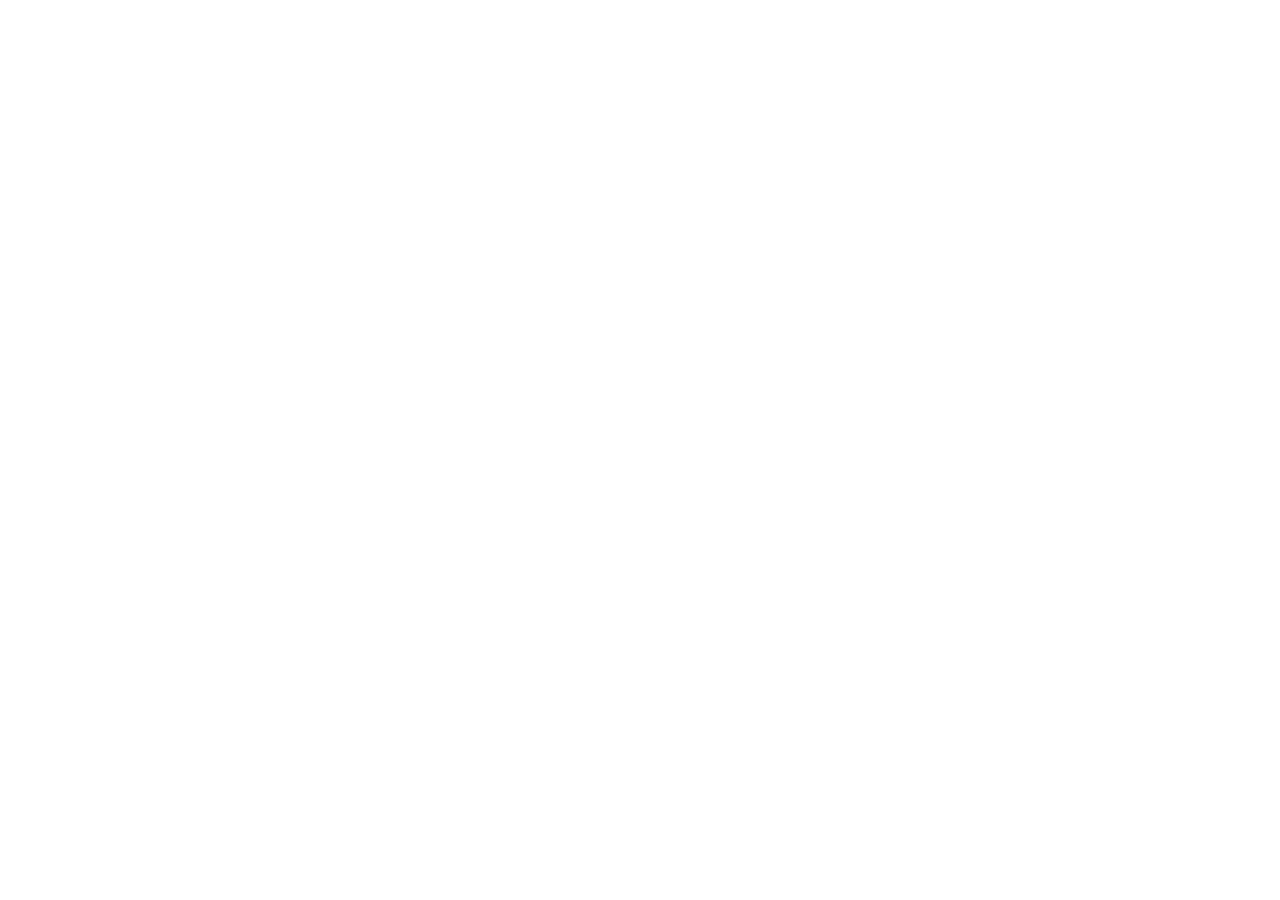
==== commit 83a48c18: "Update index.html" ====
--- a/index.html
+++ b/index.html
@@ -3,14 +3,10 @@
 <head>
   <meta charset="UTF-8" />
   <meta name="viewport" content="width=device-width, initial-scale=1.0" />
-  <title>BUMDes Suwaluh Mandiri Sejahtera</title>
-  <link href="https://blogger.googleusercontent.com/img/b/R29vZ2xl/AVvXsEiiCOFHeQxUk8NagEB3IFD__Hj9lHO5viUaiHArWIBAjevElF6BzljL2ifqrr2LSB4uJw1utdsLx49t-DozgNb5tpAOrc1XNZKBKa4aabo6WgelwgO-nlLQeBpVOdJPflS-jIln2UnBwX_XPwUf5ckDlgDOuVTcdEuZRZBiMwOt5MAKyOV3oqgeuYztEyPc/s320/Gedung%20SSC.jpg" rel="stylesheet" />
+  <title>BUMDes Suwaluh Mandiri Sejahtera | Beranda</title>
+  <link href="https://fonts.googleapis.com/css2?family=Playfair+Display:wght@600;700;800&family=Plus+Jakarta+Sans:wght@300;400;500;600;700&display=swap" rel="stylesheet" />
   <link rel="stylesheet" href="style.css" />
   <style>
-    .hero-content { text-align: center !important; max-width: 760px; margin-left: 100; margin-right: auto; }
-    .hero-actions { justify-content: flex-start; }
-    @media (max-width: 768px) { .hero-content { text-align: left !important; padding-left: 1.5rem; padding-right: 1.5rem; } }
-  </style>
 </head>
 <body>
 
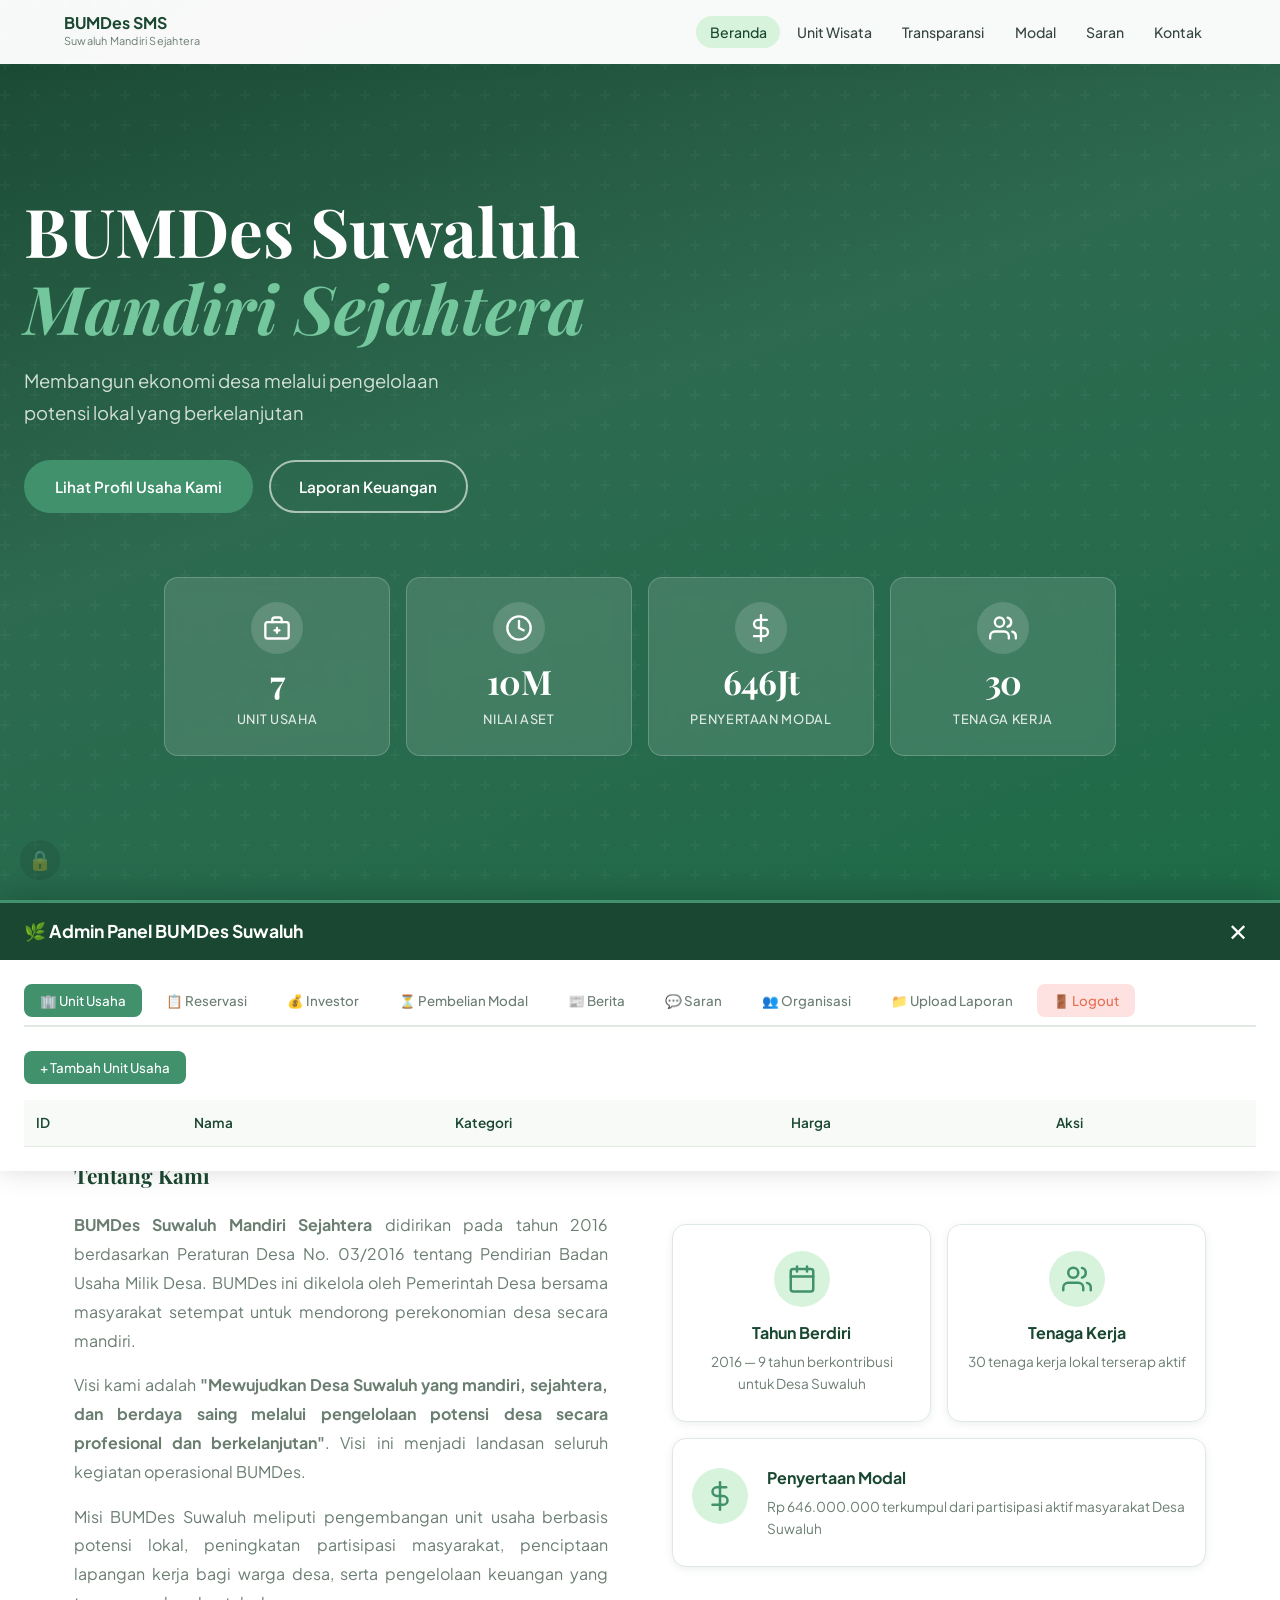
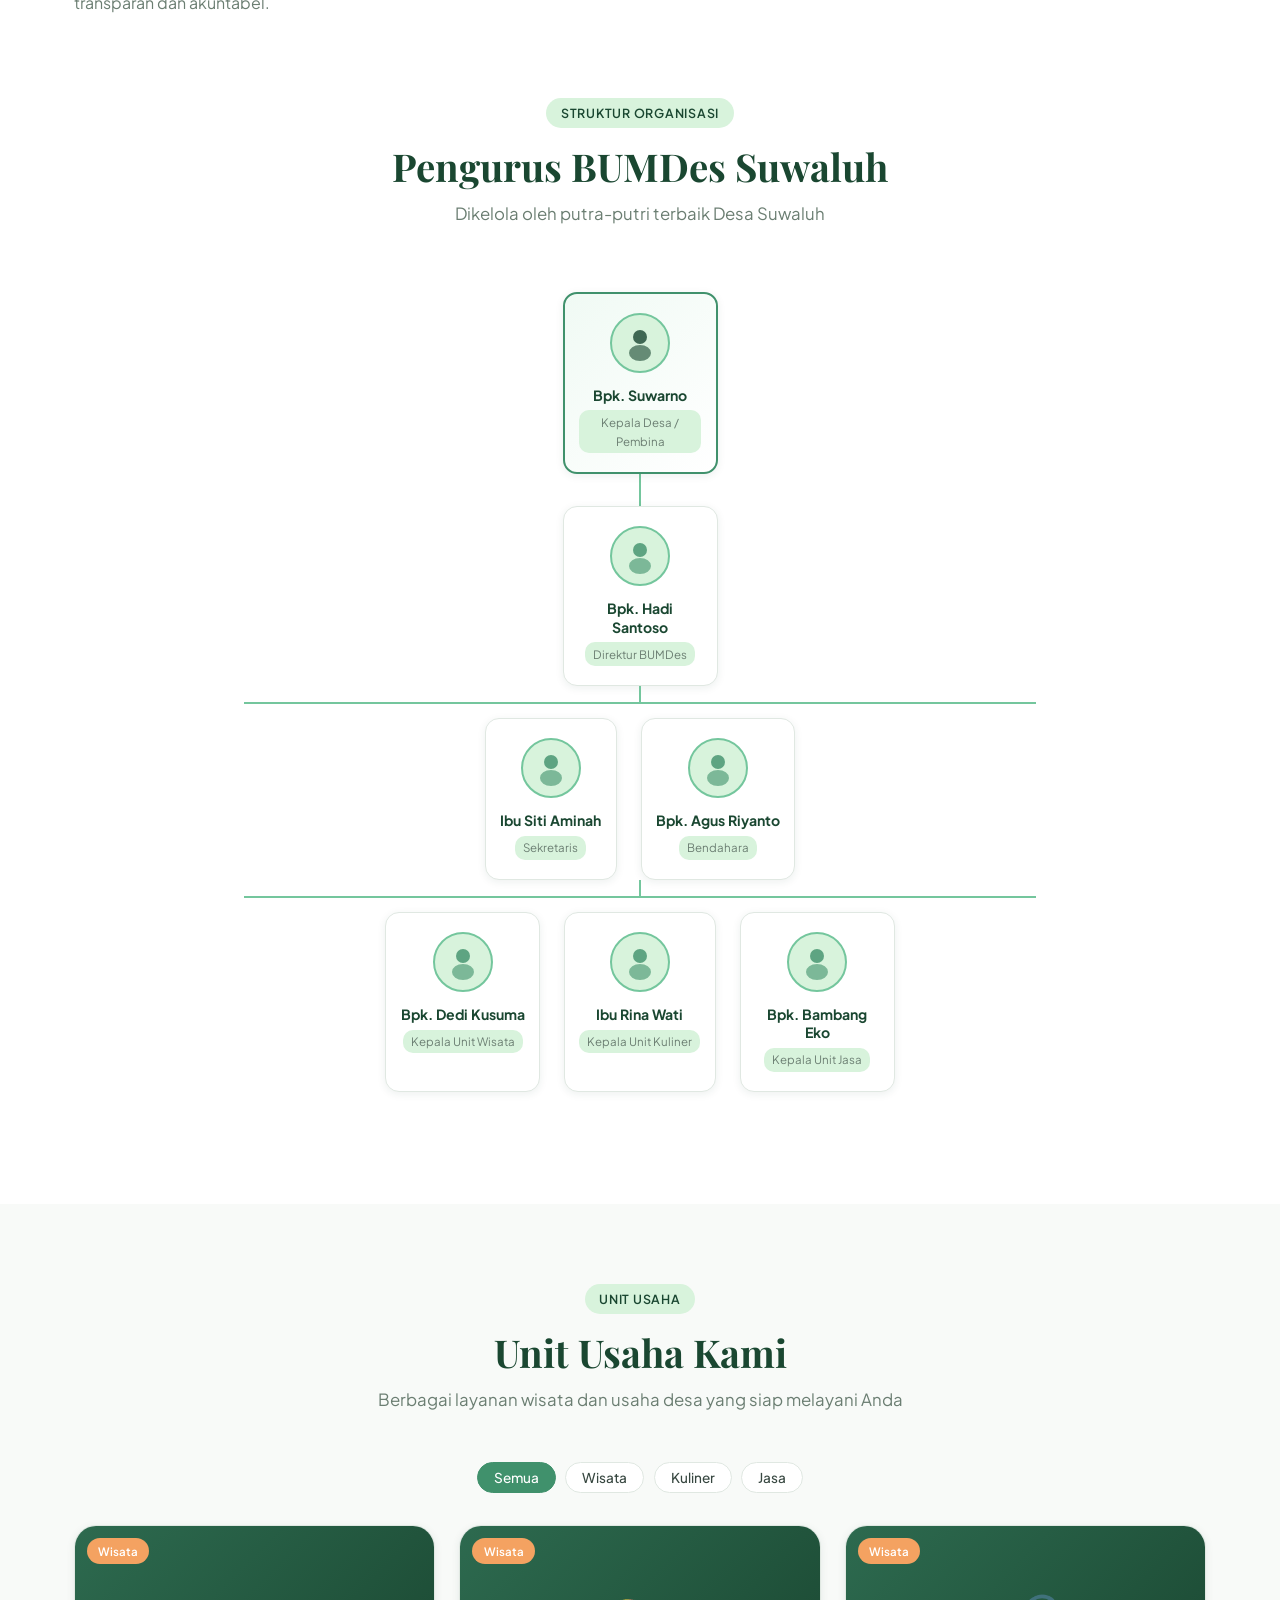
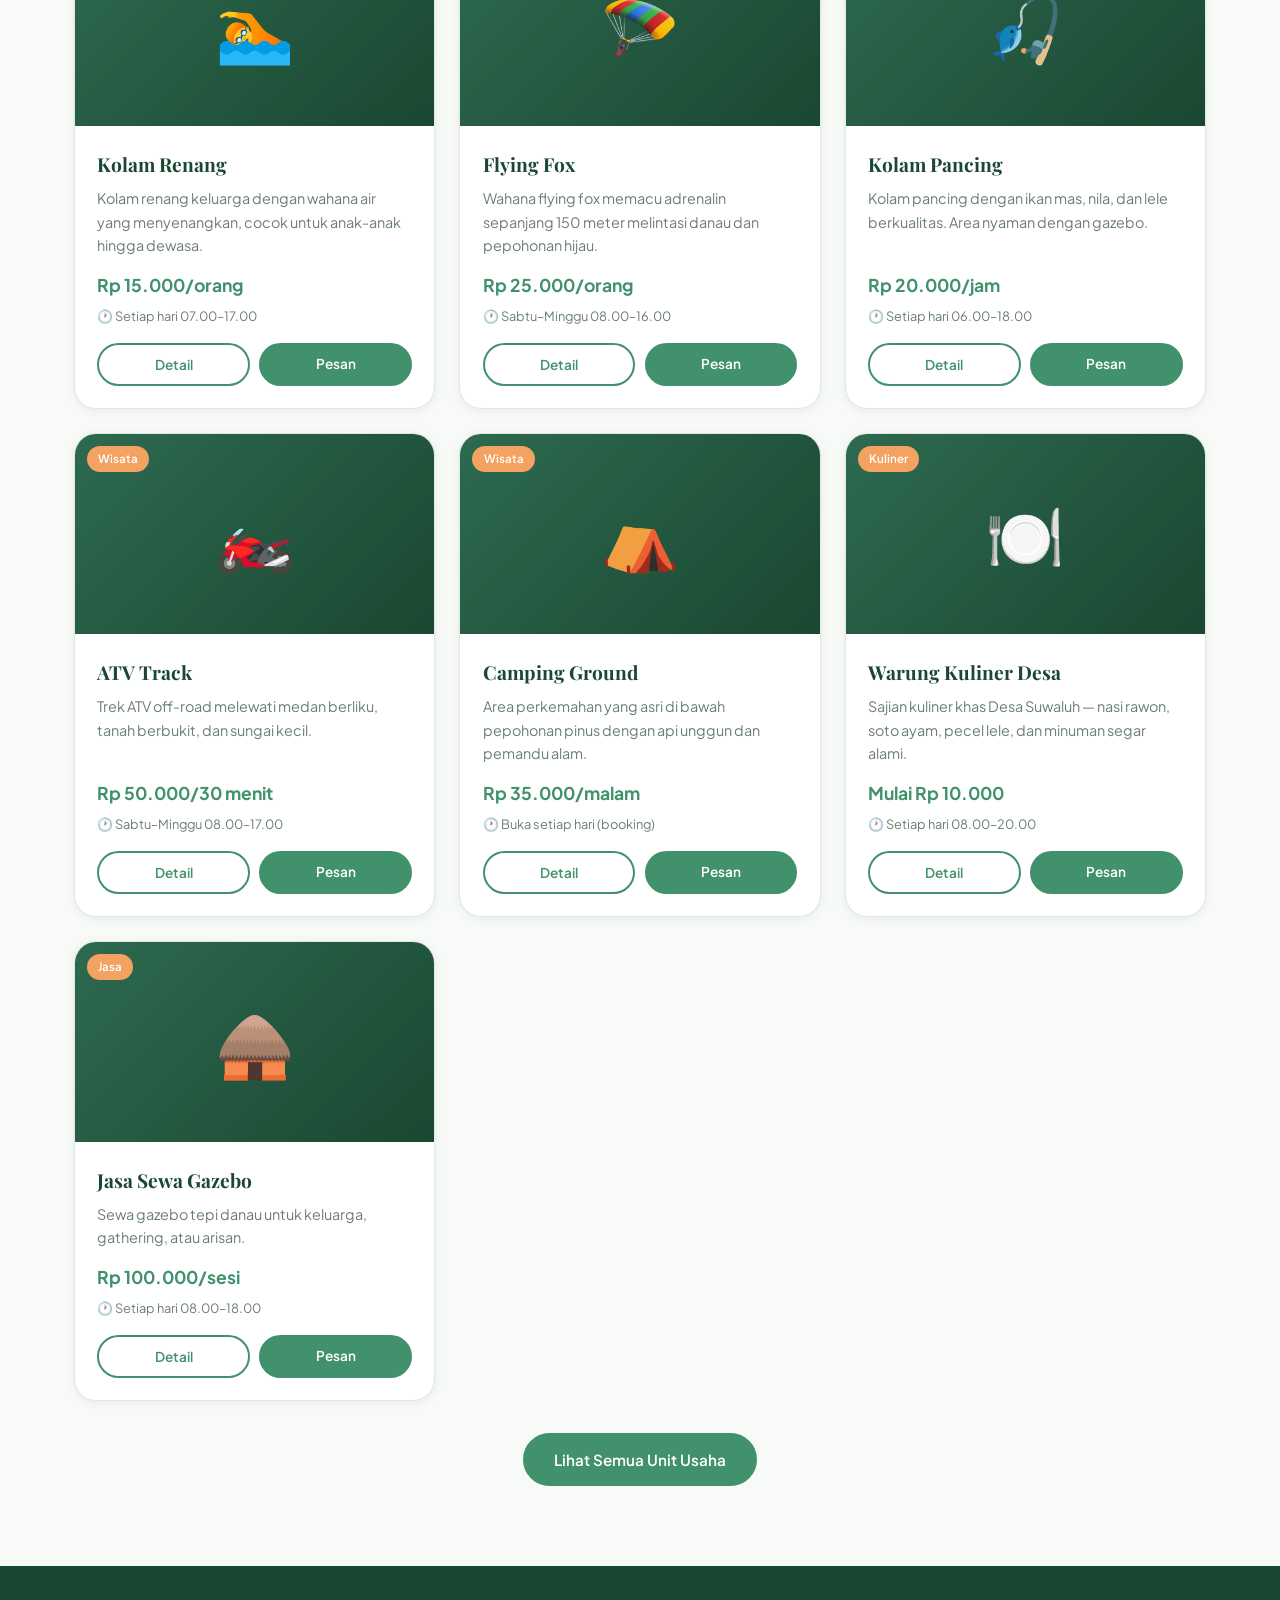
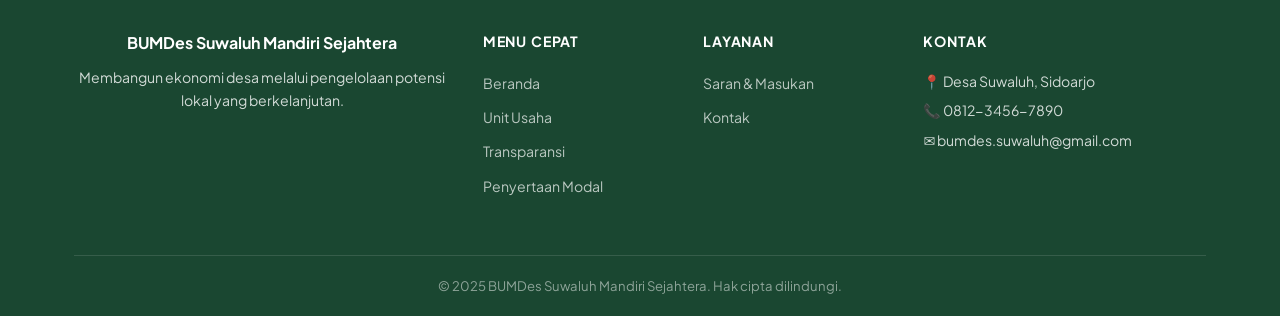
==== commit 99d10bb3: "Modify title and add styles for hero section Updated the title and added custom styles for hero cont" ====
--- a/index.html
+++ b/index.html
@@ -3,10 +3,14 @@
 <head>
   <meta charset="UTF-8" />
   <meta name="viewport" content="width=device-width, initial-scale=1.0" />
-  <title>BUMDes Suwaluh Mandiri Sejahtera | Beranda</title>
-  <link href="https://fonts.googleapis.com/css2?family=Playfair+Display:wght@600;700;800&family=Plus+Jakarta+Sans:wght@300;400;500;600;700&display=swap" rel="stylesheet" />
+  <title>BUMDes Suwaluh Mandiri Sejahtera</title>
+  <link href="https://fonts.googleapis.com/css2?family=Playfair+Display:wght@600;700&family=Plus+Jakarta+Sans:wght@300;400;500;600&display=swap" rel="stylesheet" />
   <link rel="stylesheet" href="style.css" />
   <style>
+    .hero-content { text-align: left !important; max-width: 760px; margin-left: 0; margin-right: auto; }
+    .hero-actions { justify-content: flex-start; }
+    @media (max-width: 768px) { .hero-content { text-align: left !important; padding-left: 1.5rem; padding-right: 1.5rem; } }
+  </style>
 </head>
 <body>
 
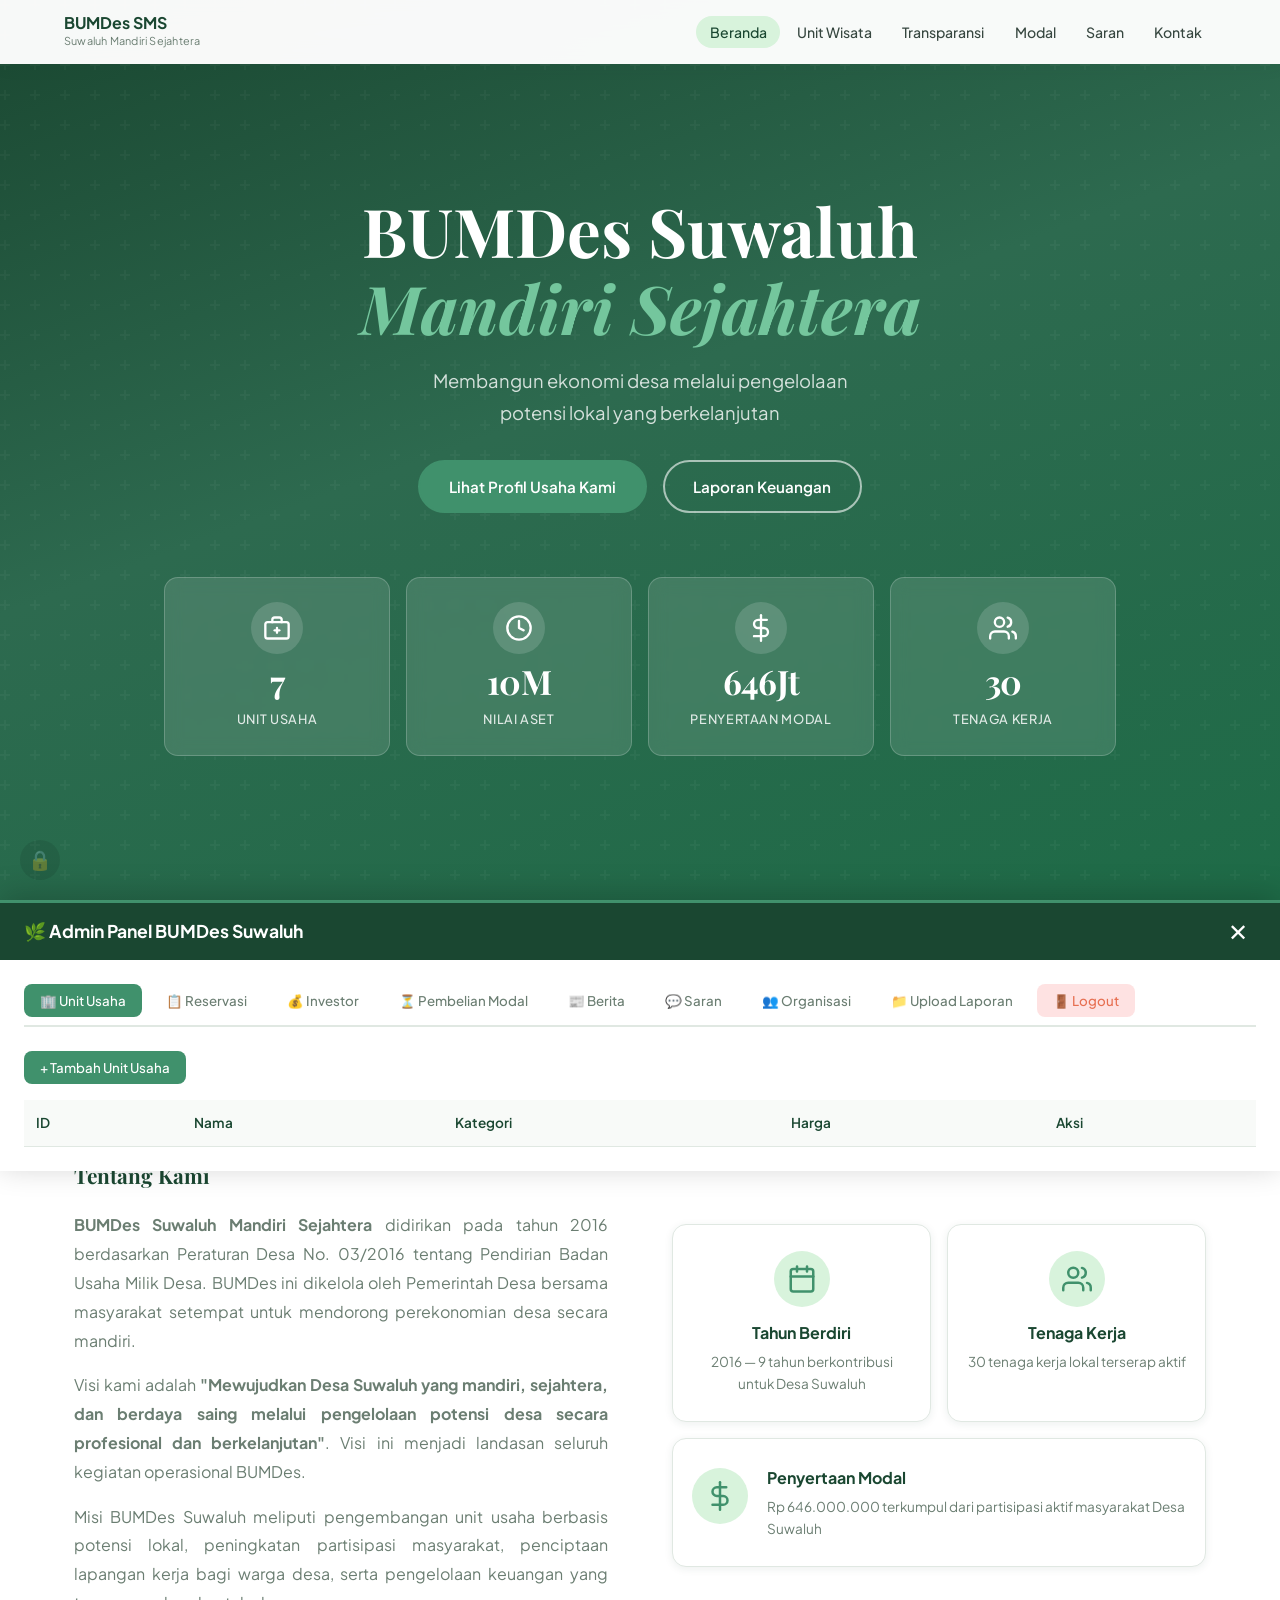
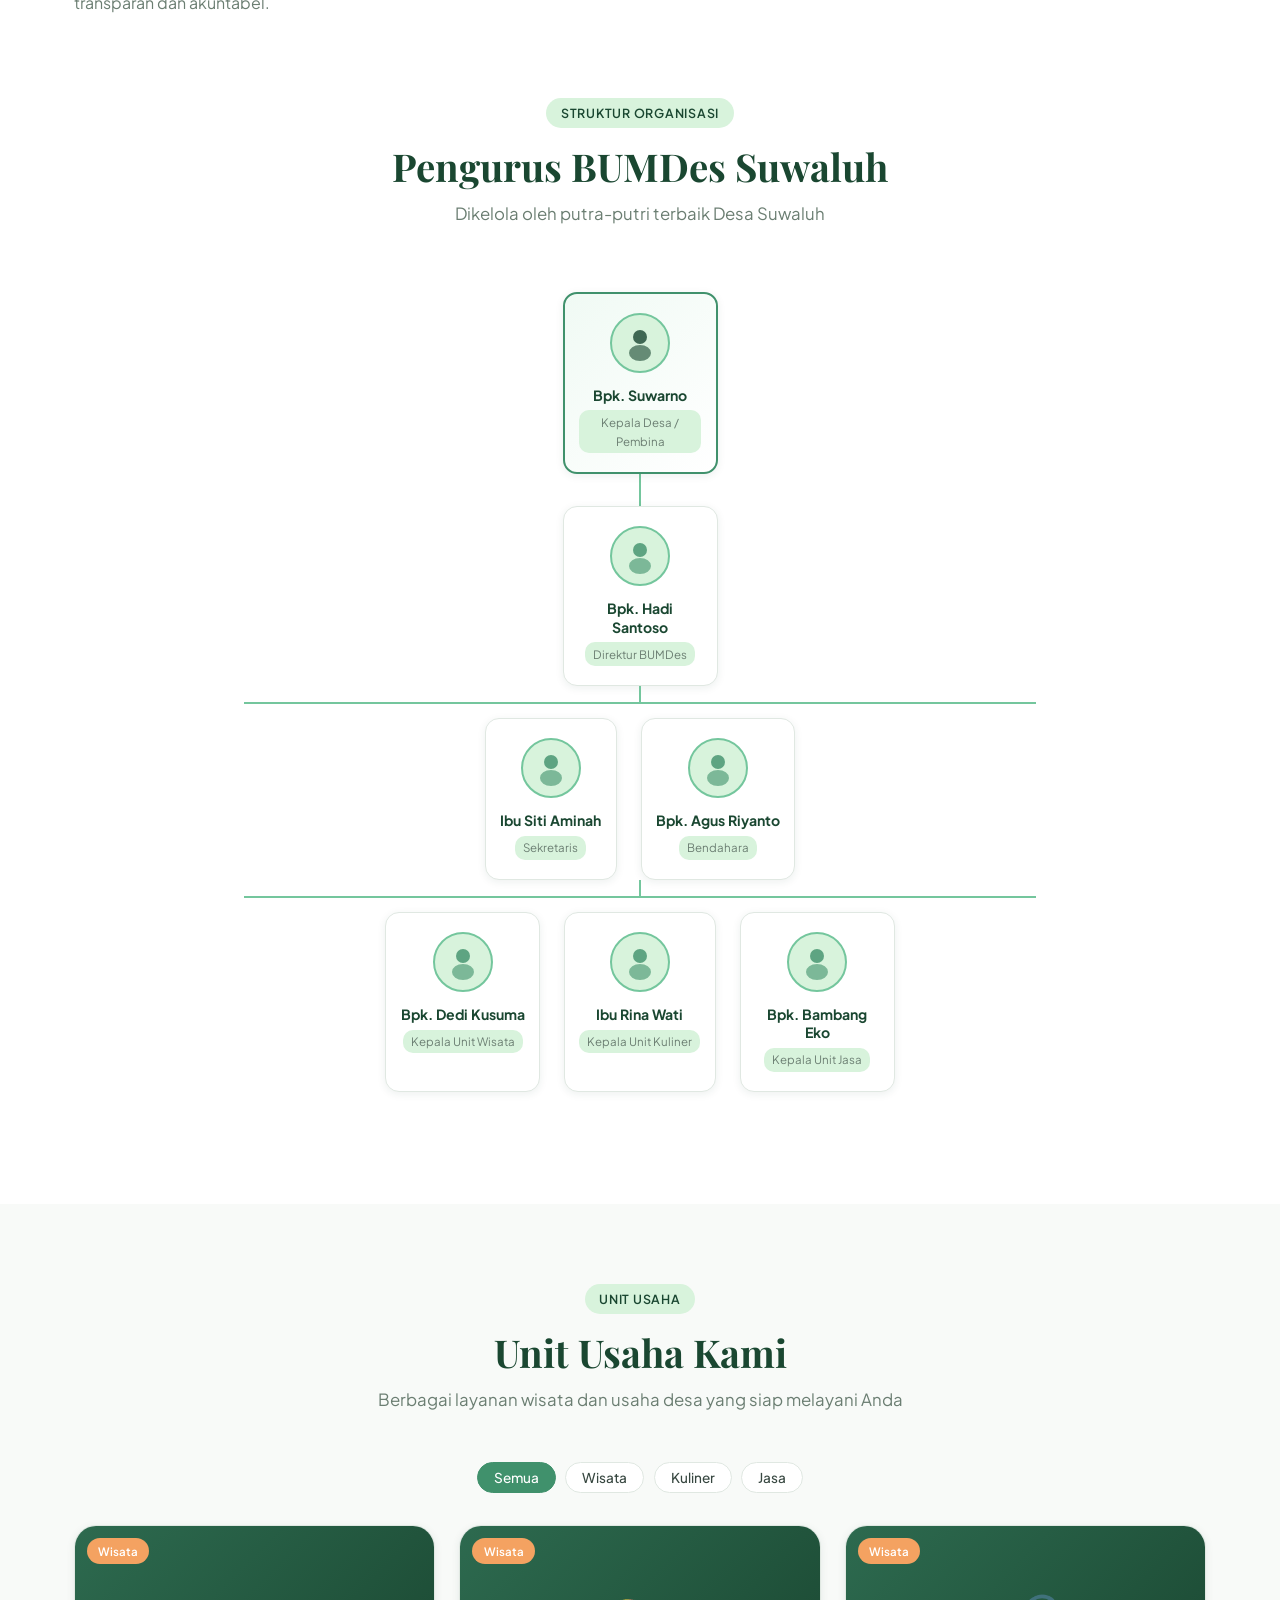
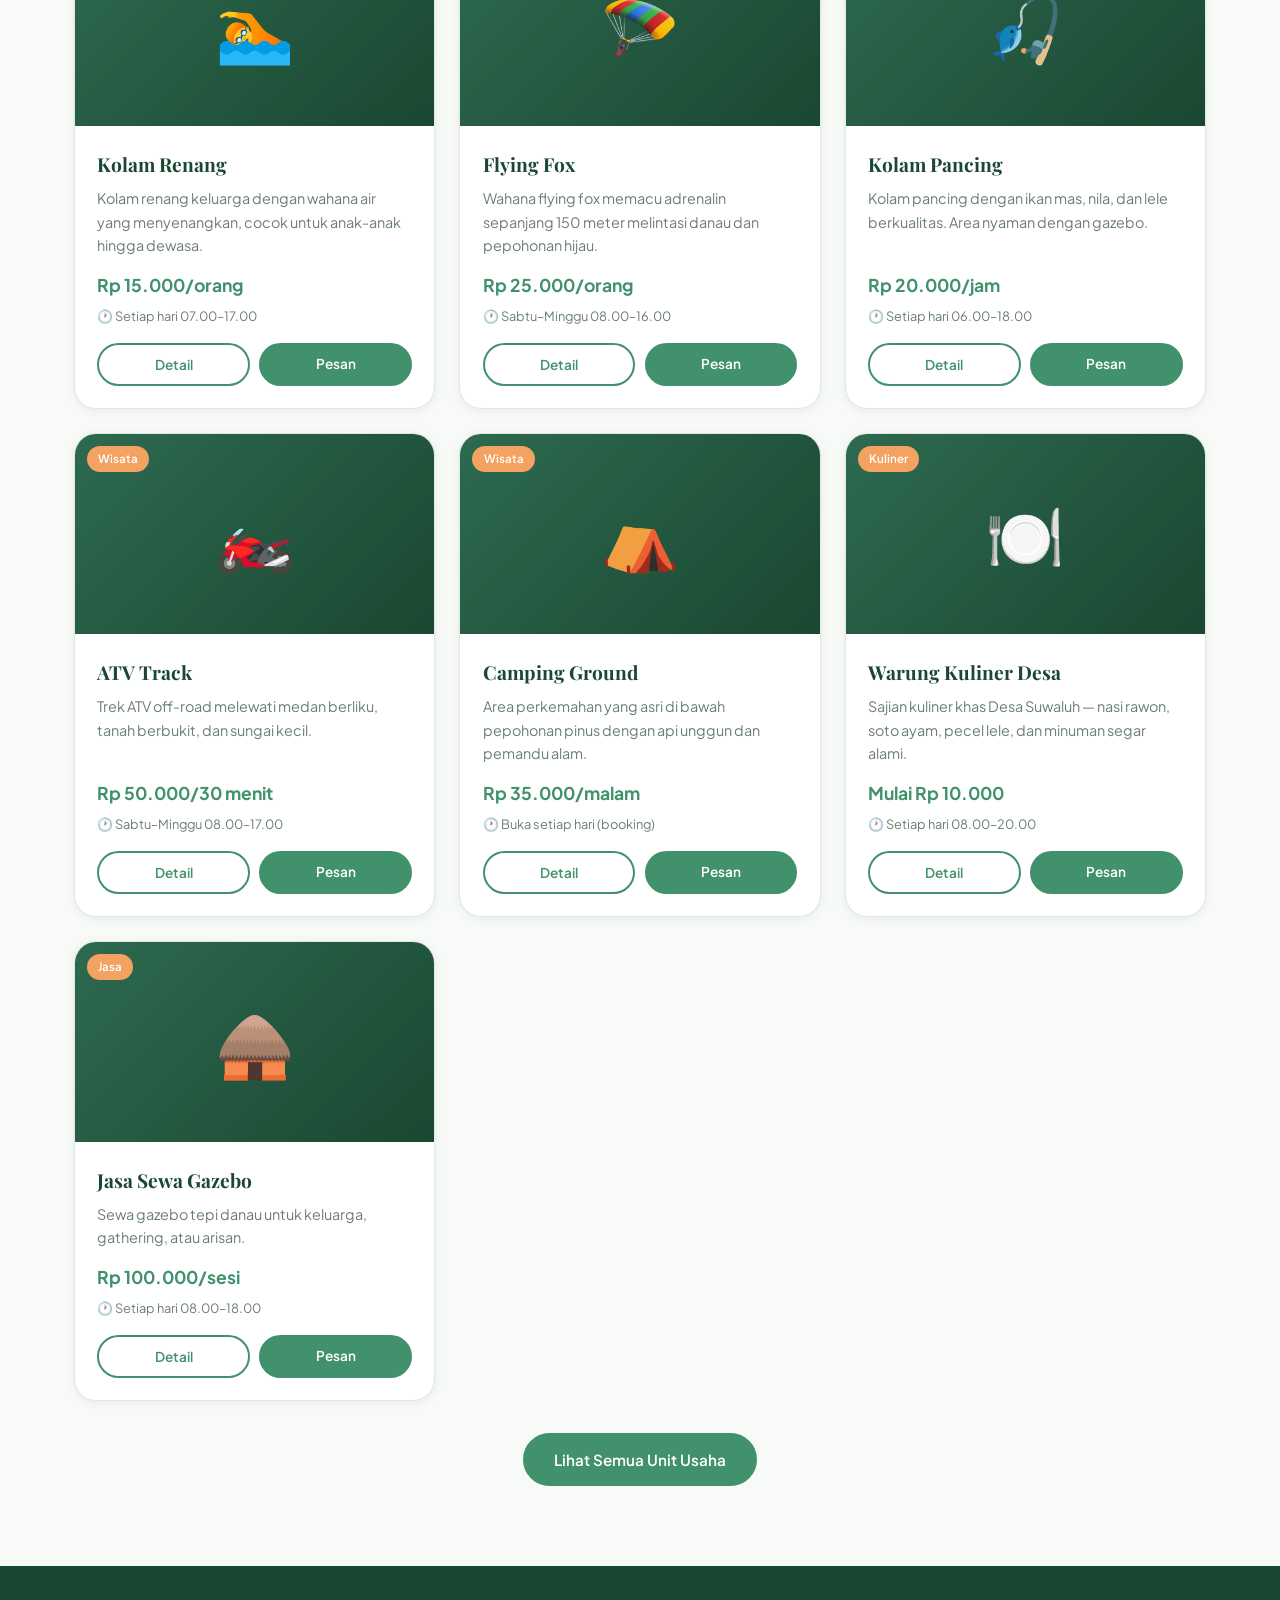
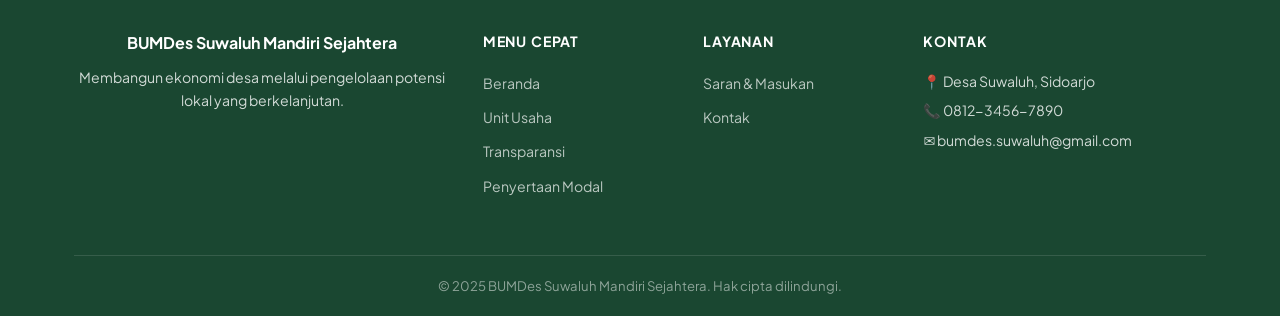
==== commit 697266e2: "Update index.html" ====
--- a/index.html
+++ b/index.html
@@ -7,9 +7,29 @@
   <link href="https://fonts.googleapis.com/css2?family=Playfair+Display:wght@600;700&family=Plus+Jakarta+Sans:wght@300;400;500;600&display=swap" rel="stylesheet" />
   <link rel="stylesheet" href="style.css" />
   <style>
-    .hero-content { text-align: left !important; max-width: 760px; margin-left: 0; margin-right: auto; }
-    .hero-actions { justify-content: flex-start; }
-    @media (max-width: 768px) { .hero-content { text-align: left !important; padding-left: 1.5rem; padding-right: 1.5rem; } }
+    /* Style tambahan untuk merata kiri hero content */
+    .hero-content {
+      text-align: center !important;
+      max-width: 760px;
+      margin-left: auto;
+      margin-right: auto;
+    }
+    
+    .hero-badge {
+      display: none;
+    }
+    
+    .hero-actions {
+      justify-content: center;
+    }
+    
+    @media (max-width: 768px) {
+      .hero-content {
+        text-align: center !important;
+        padding-left: 1.5rem;
+        padding-right: 1.5rem;
+      }
+    }
   </style>
 </head>
 <body>
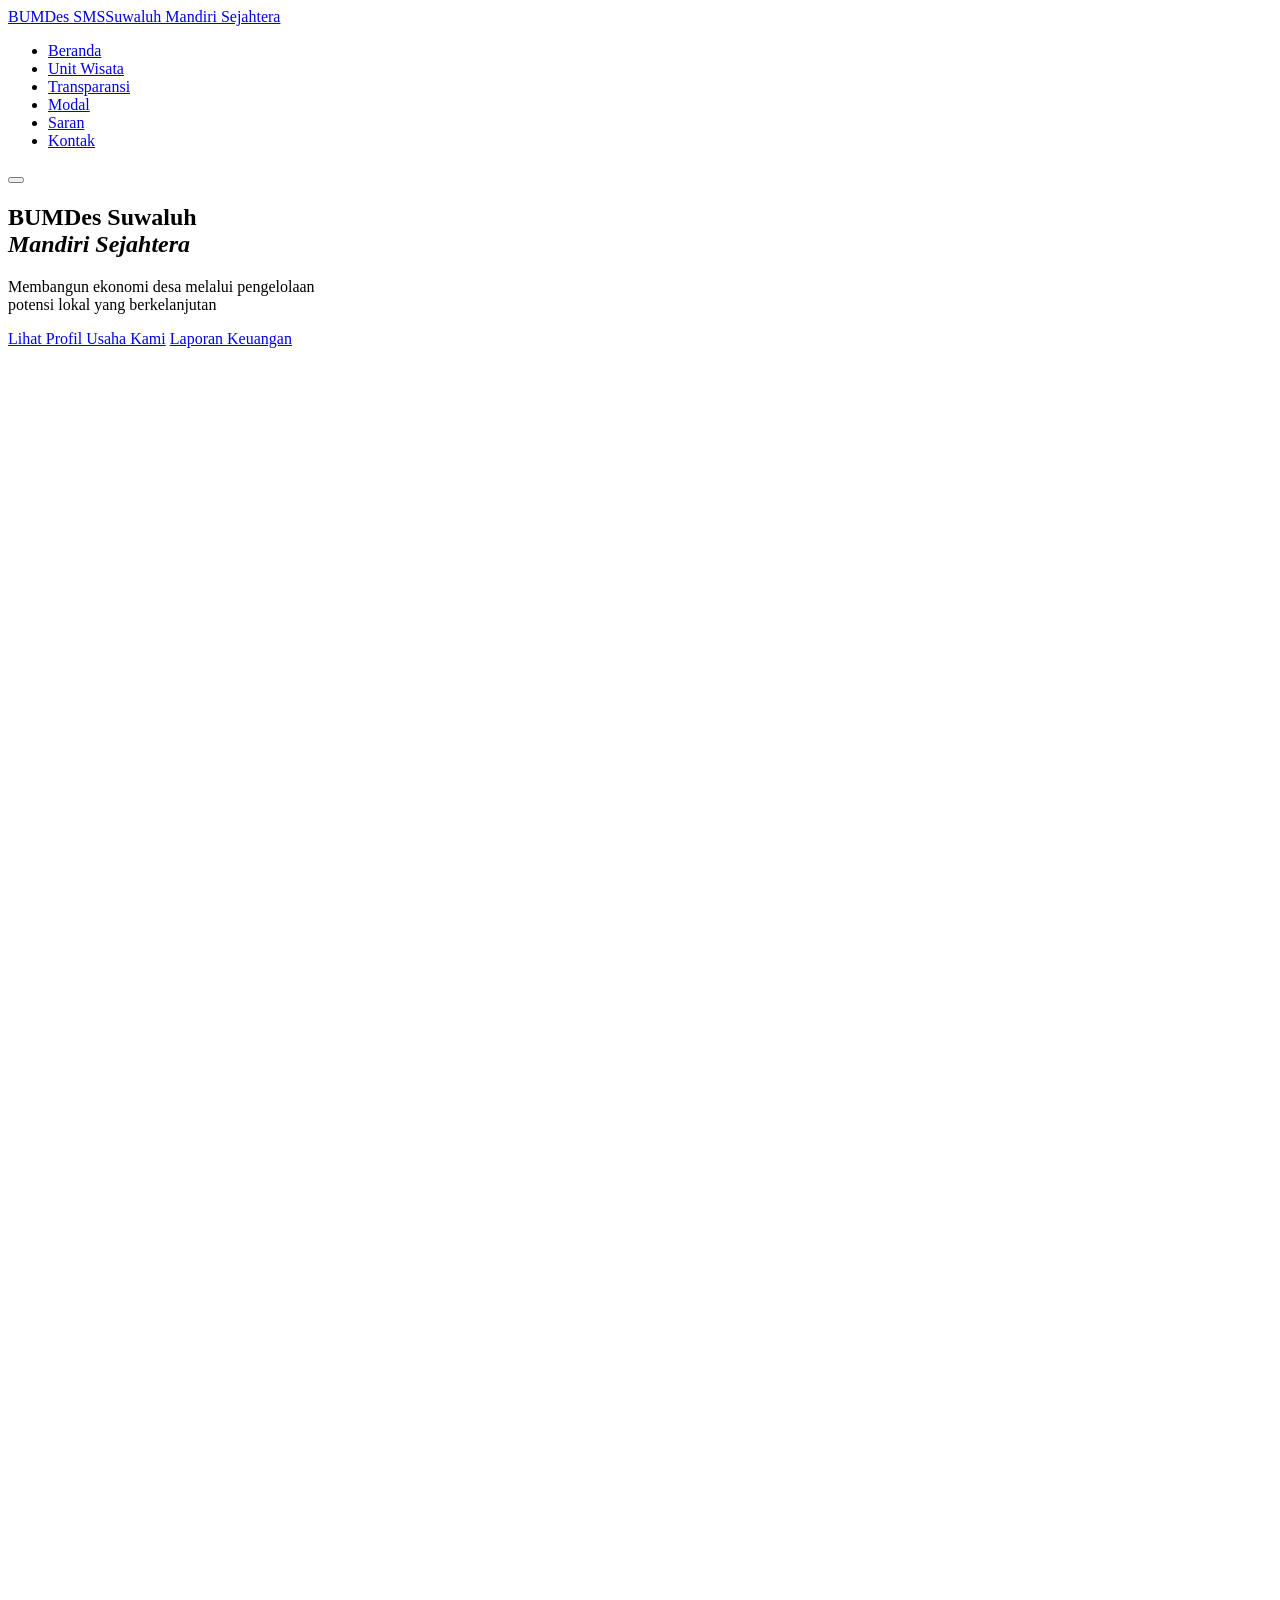
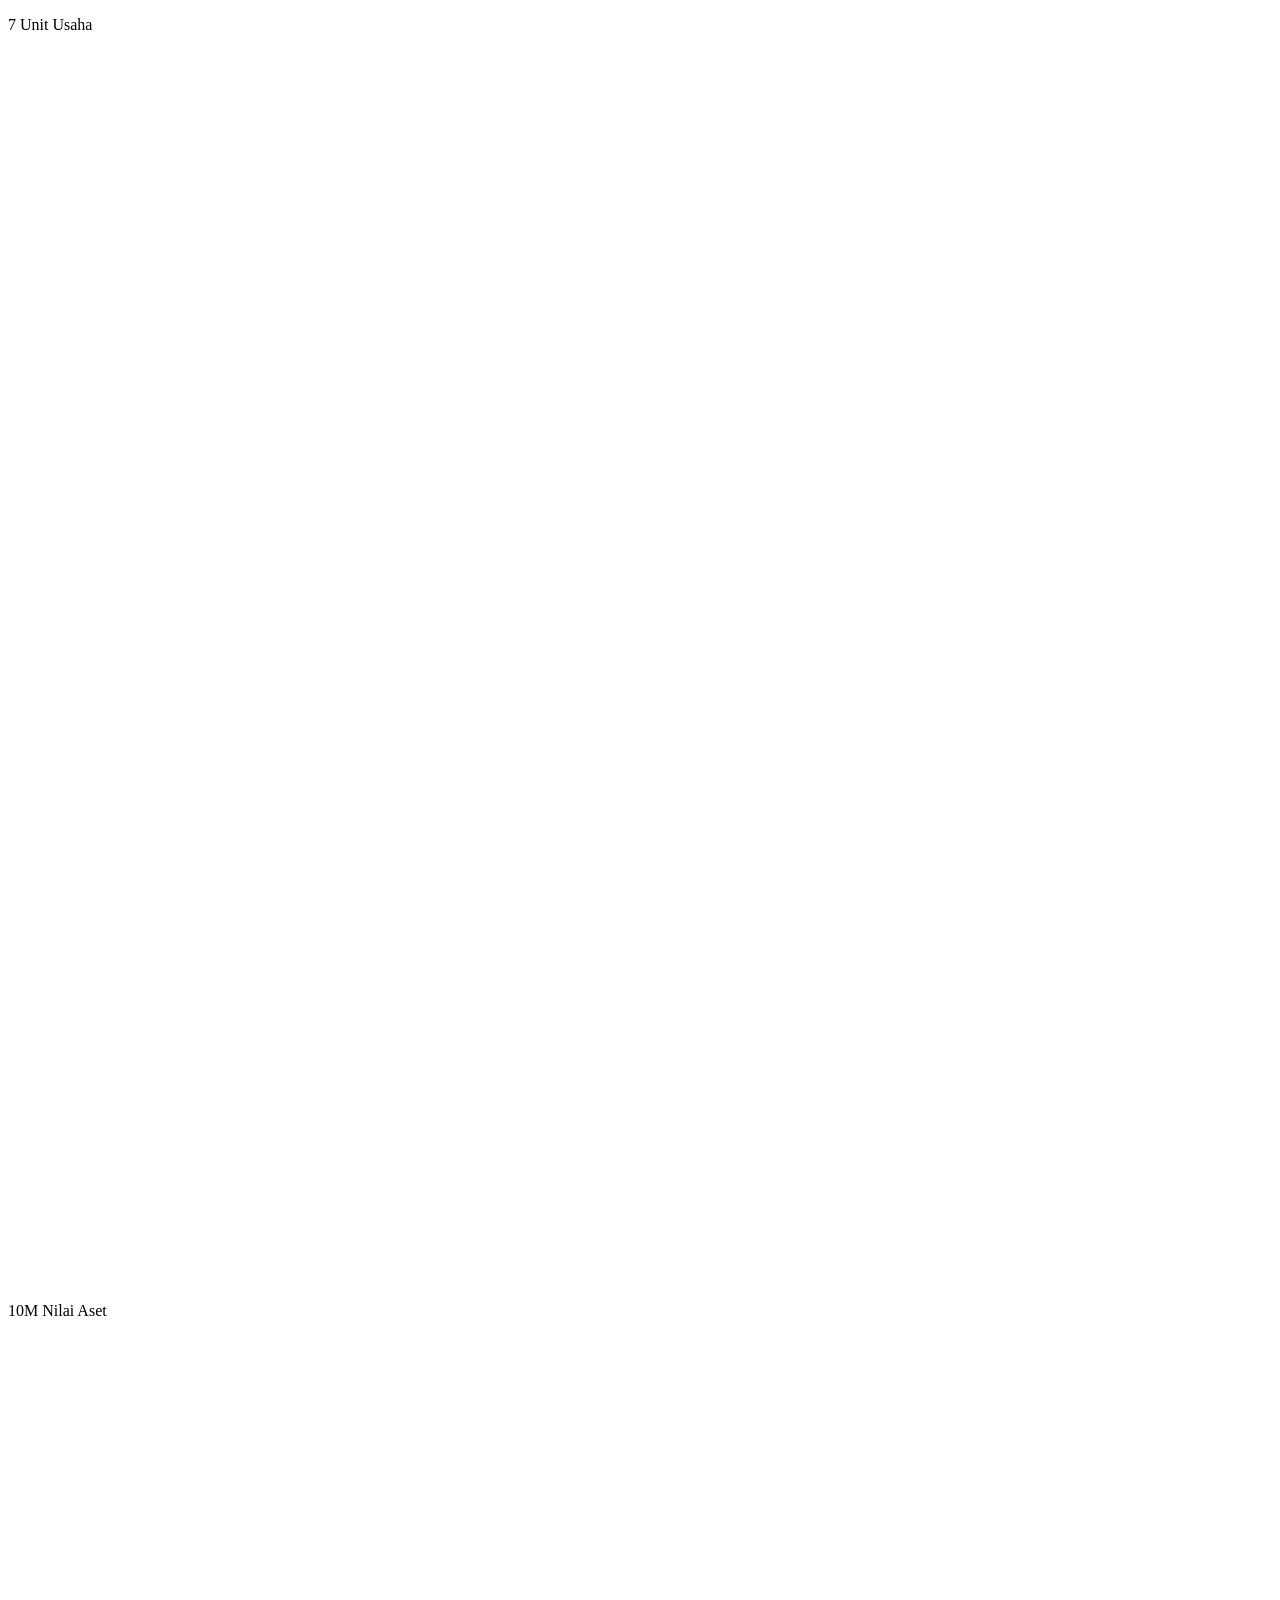
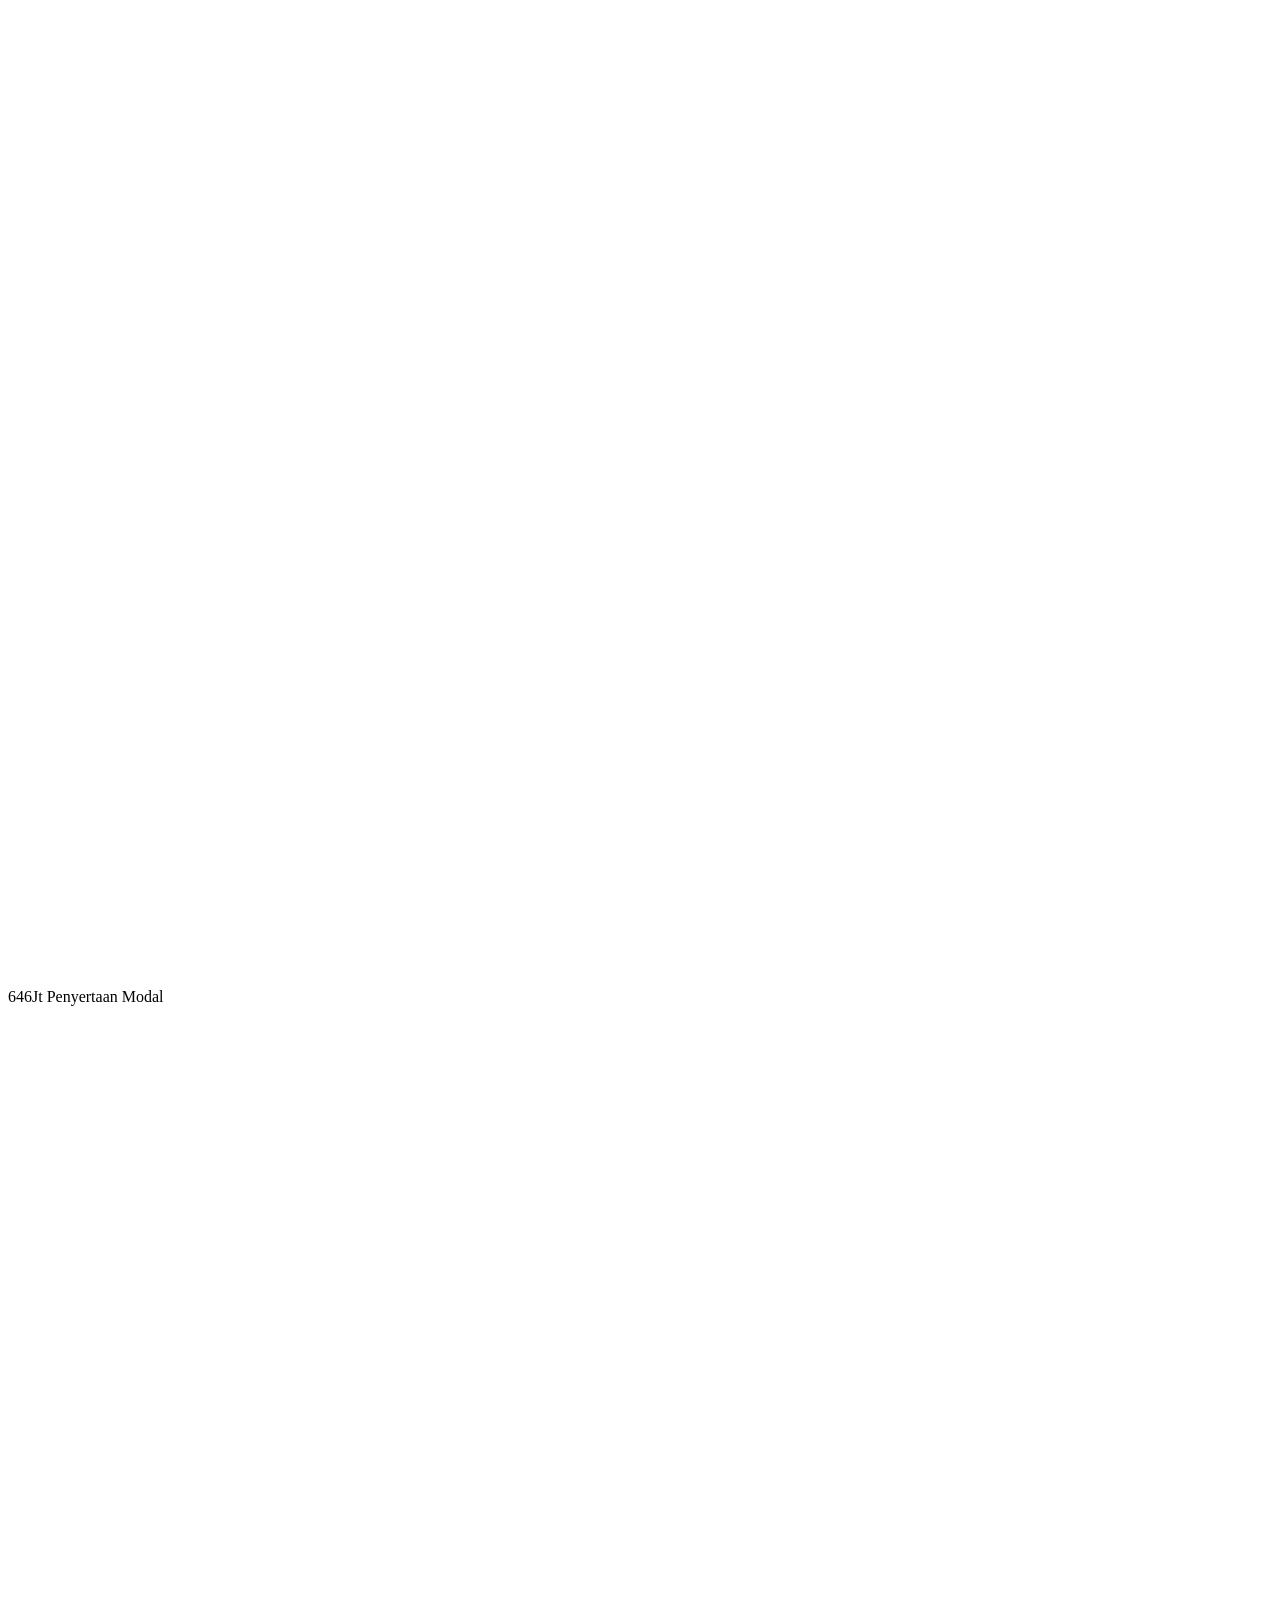
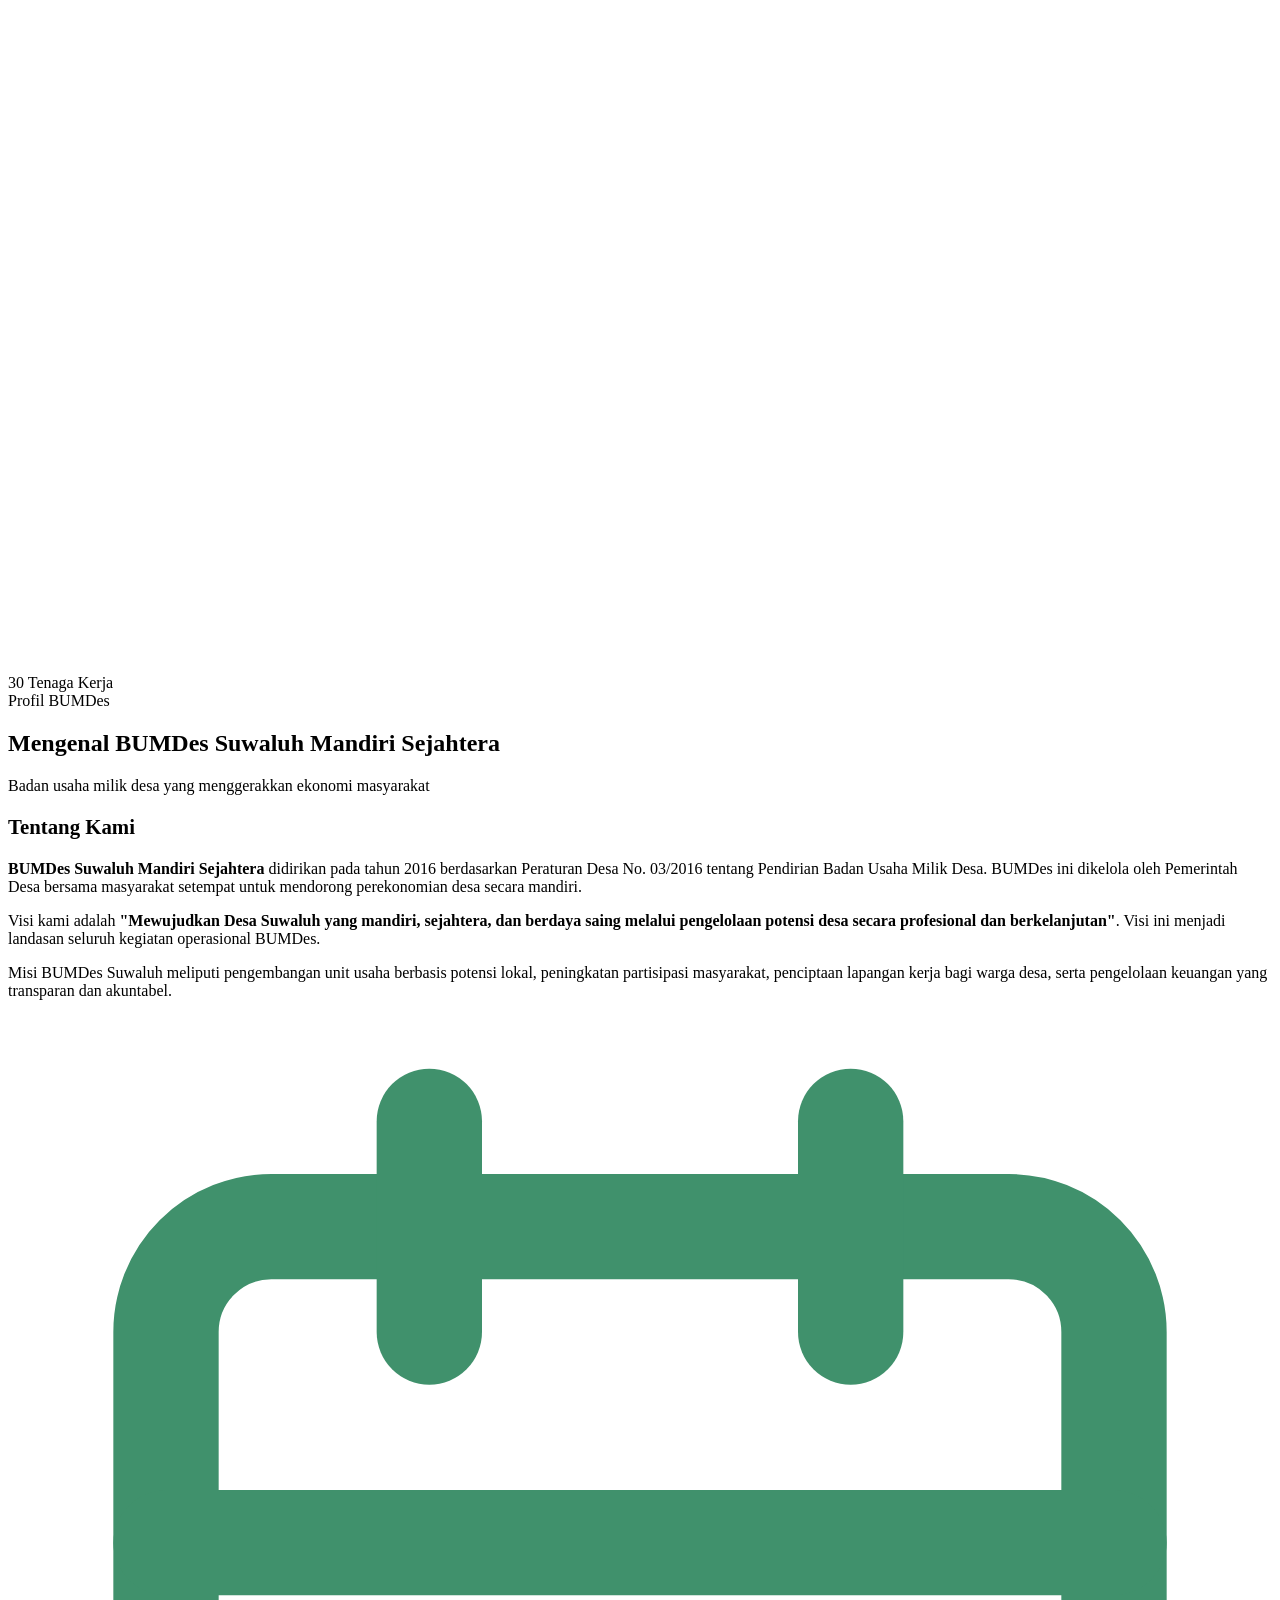
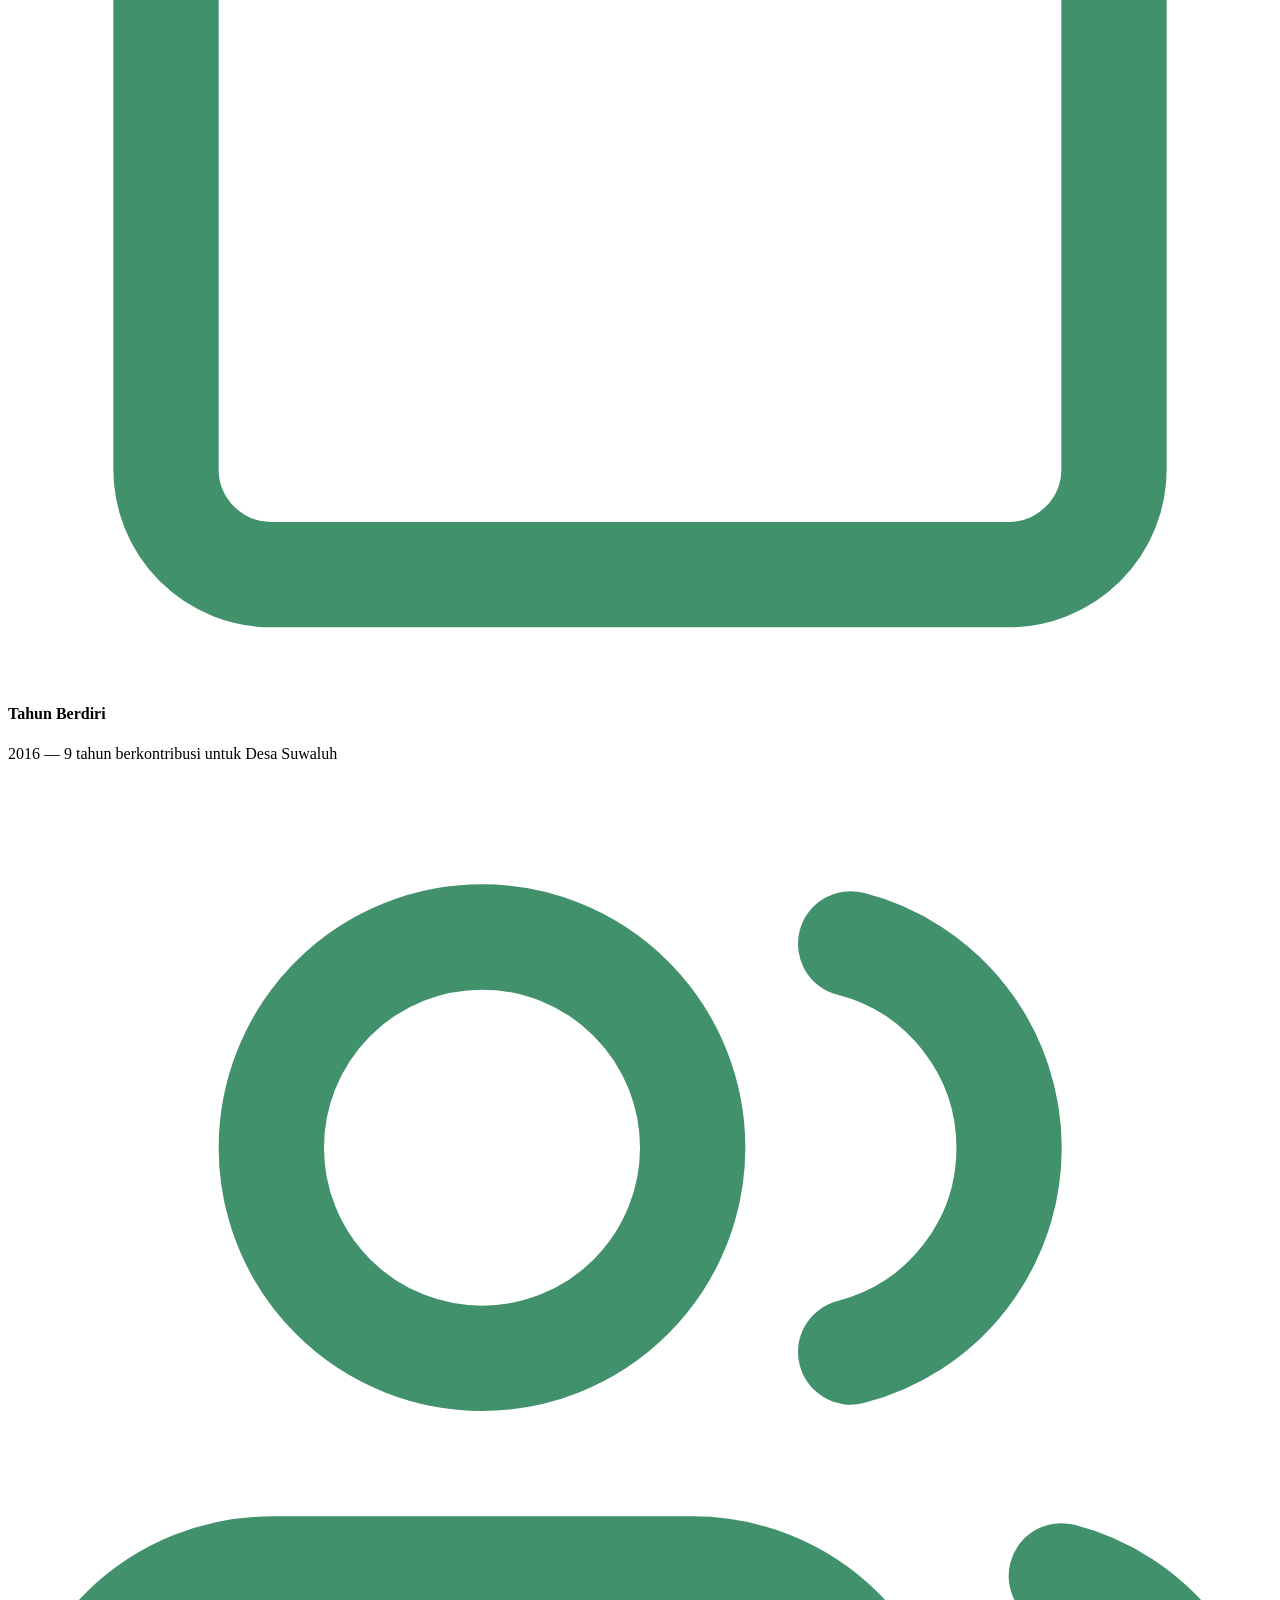
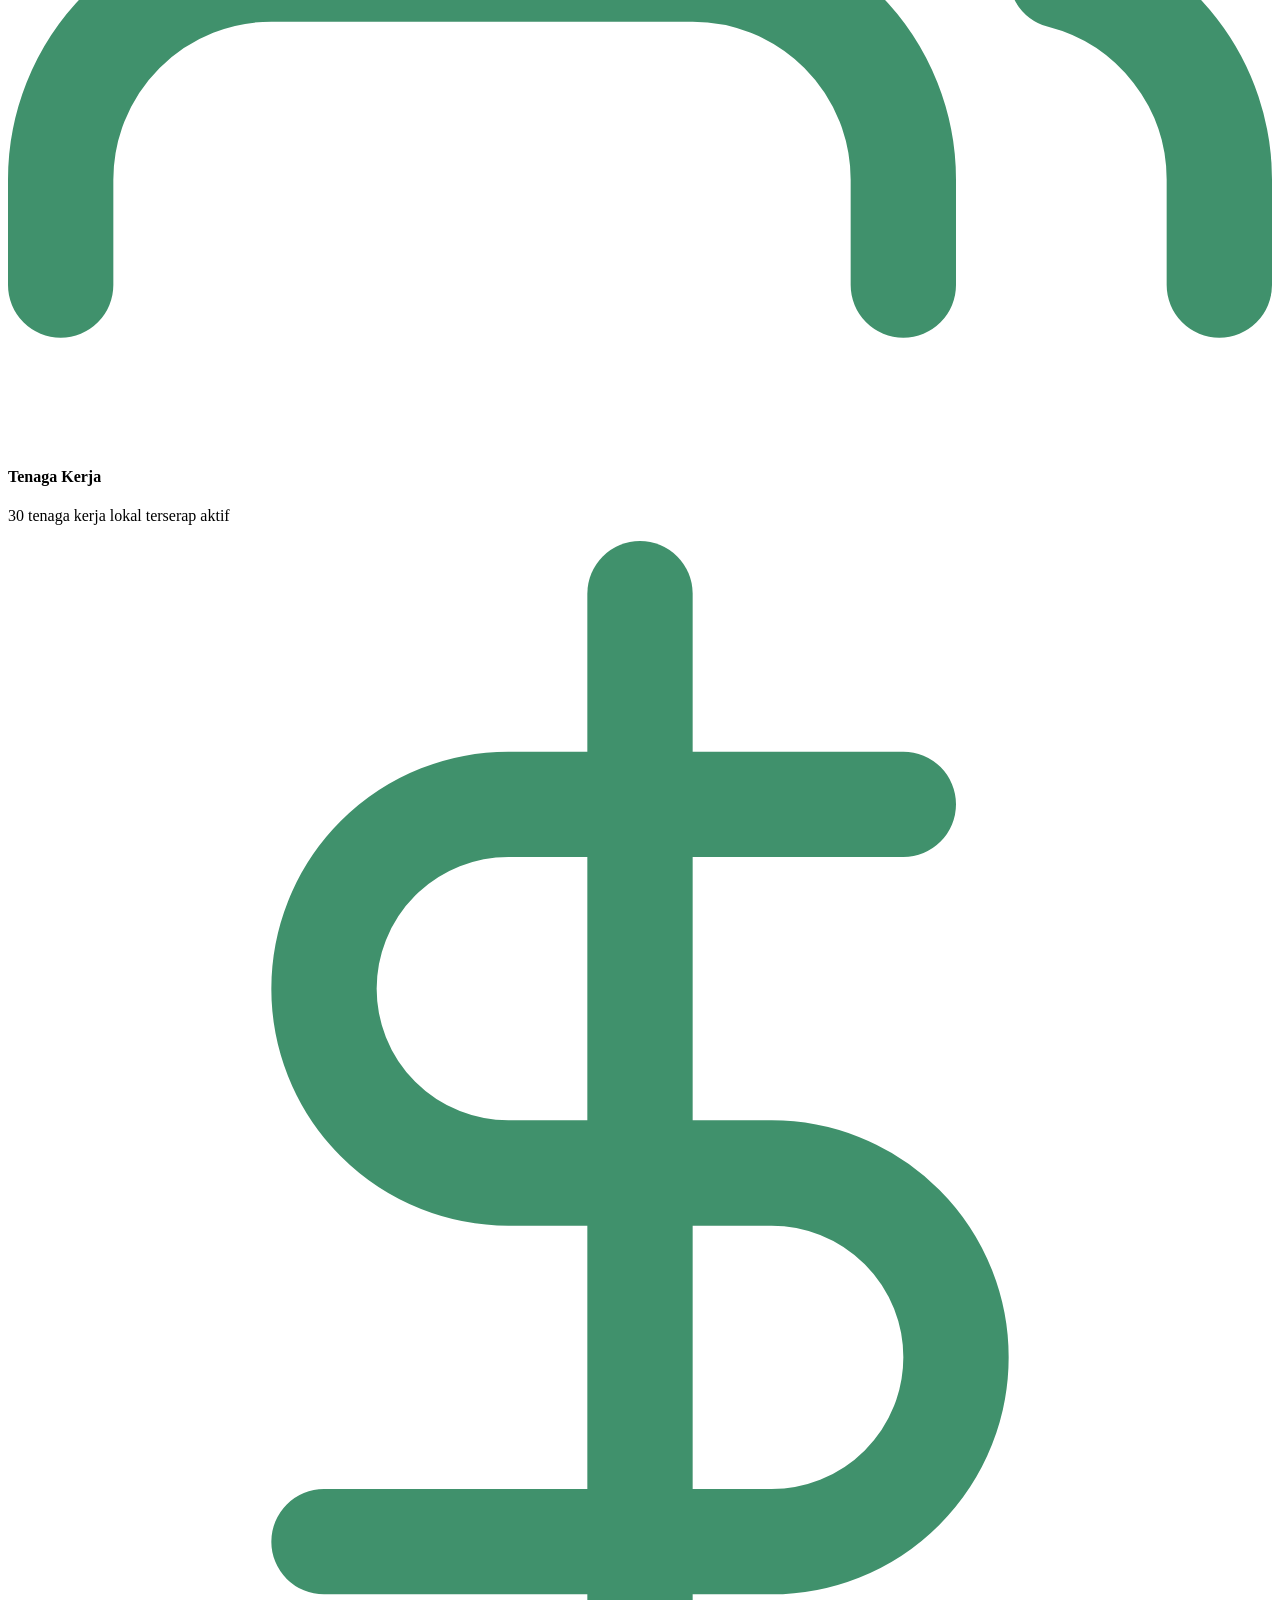
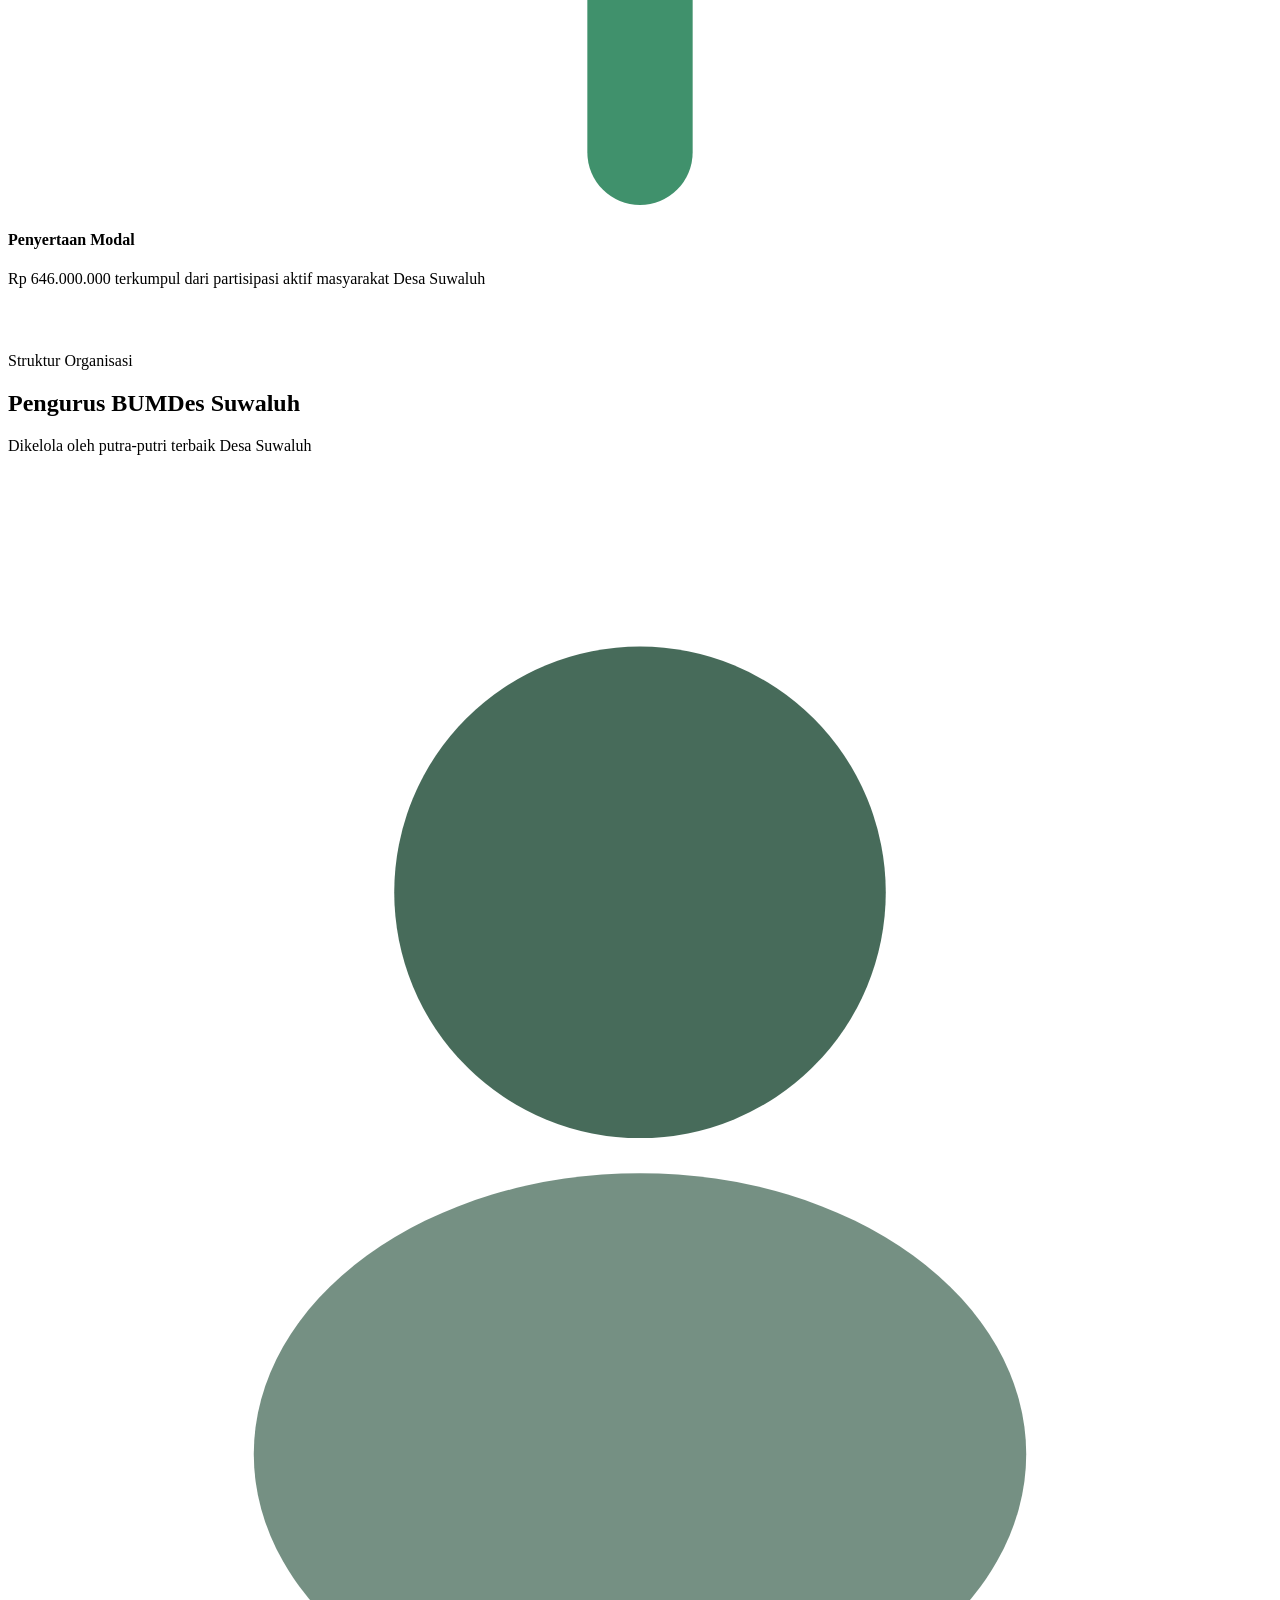
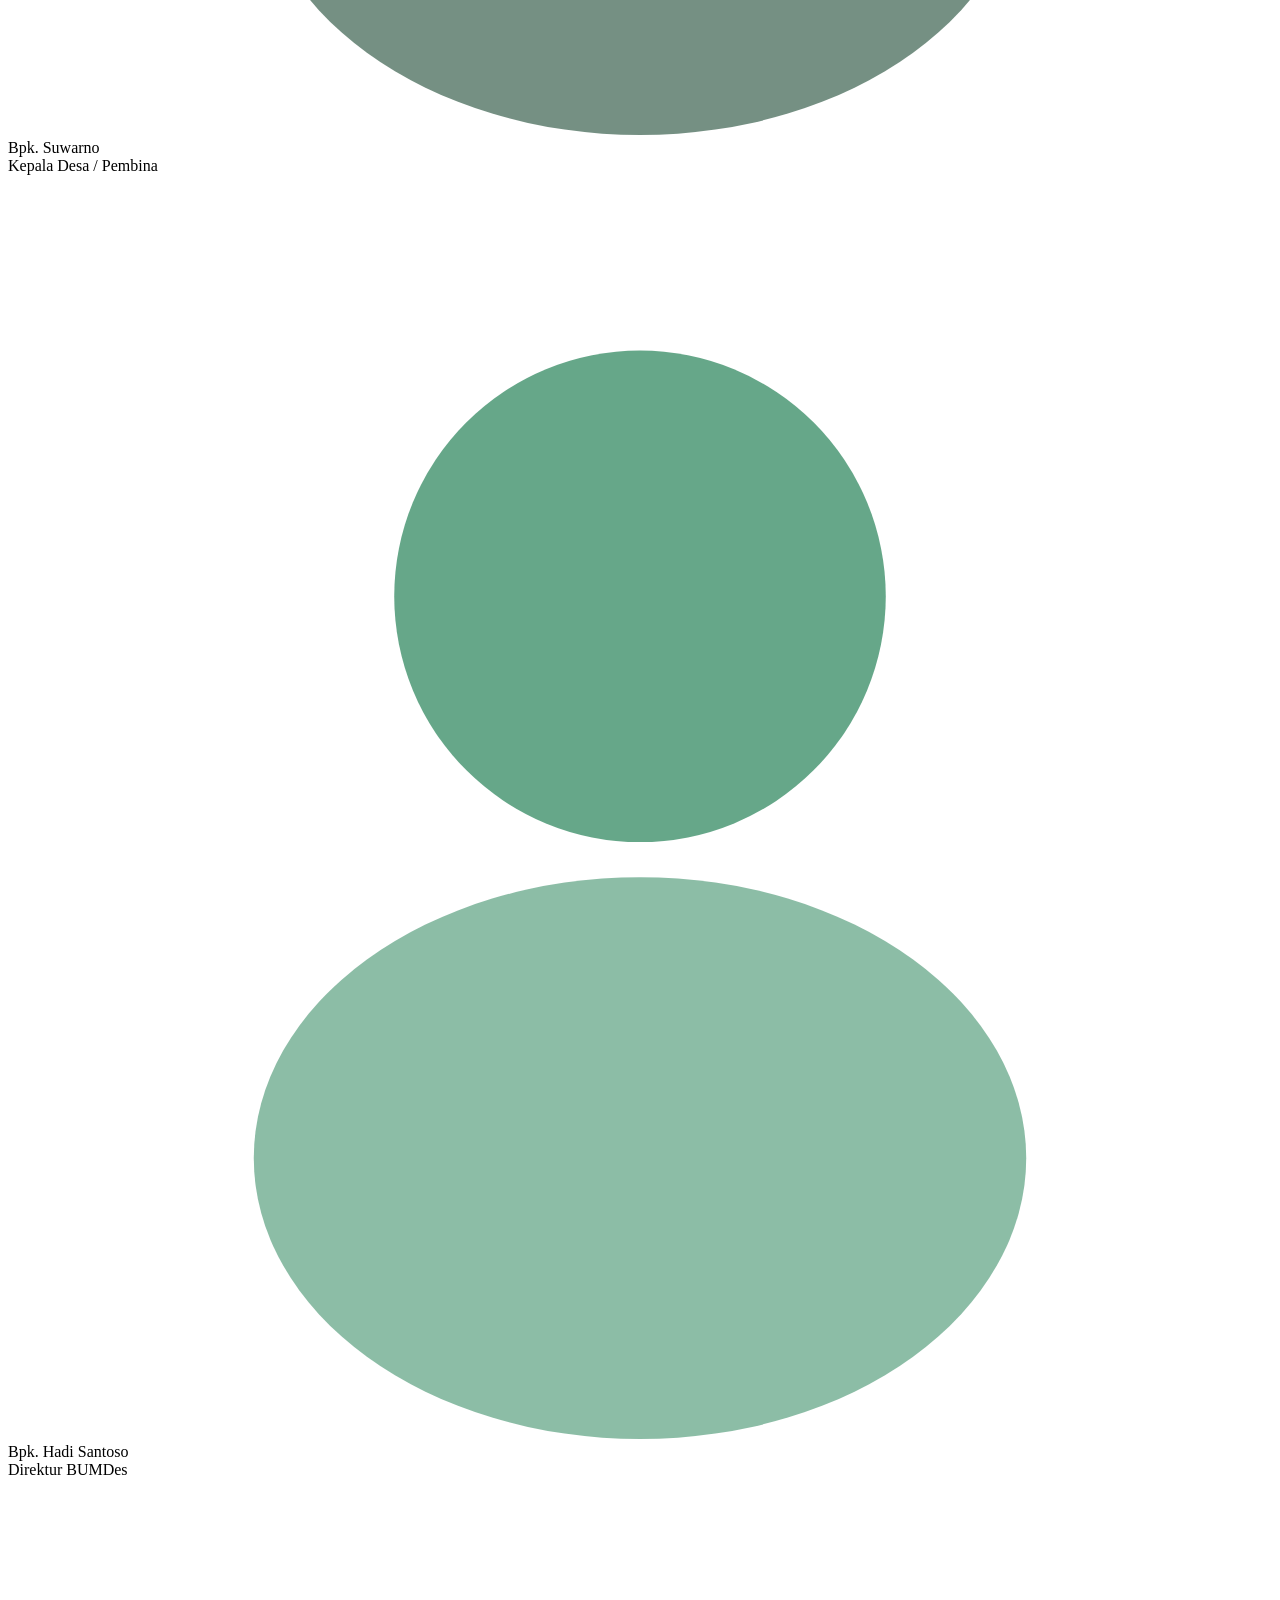
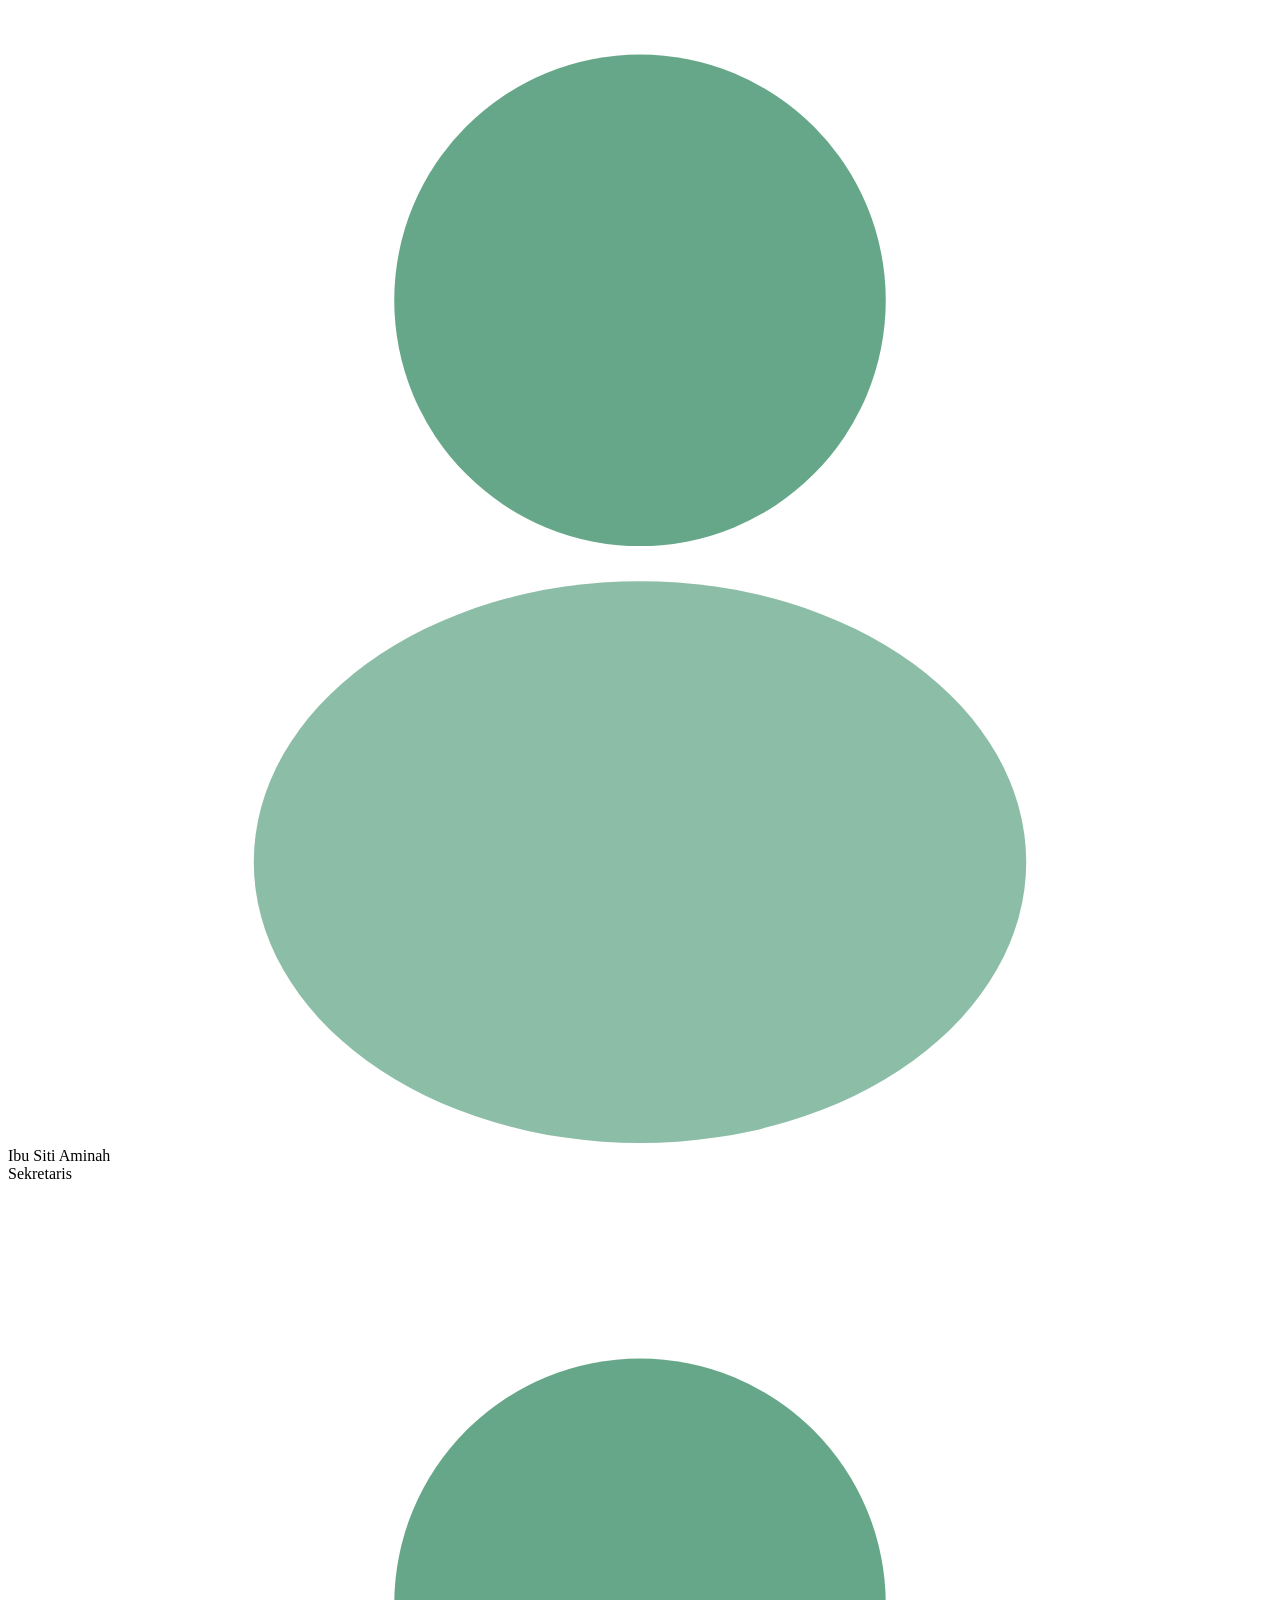
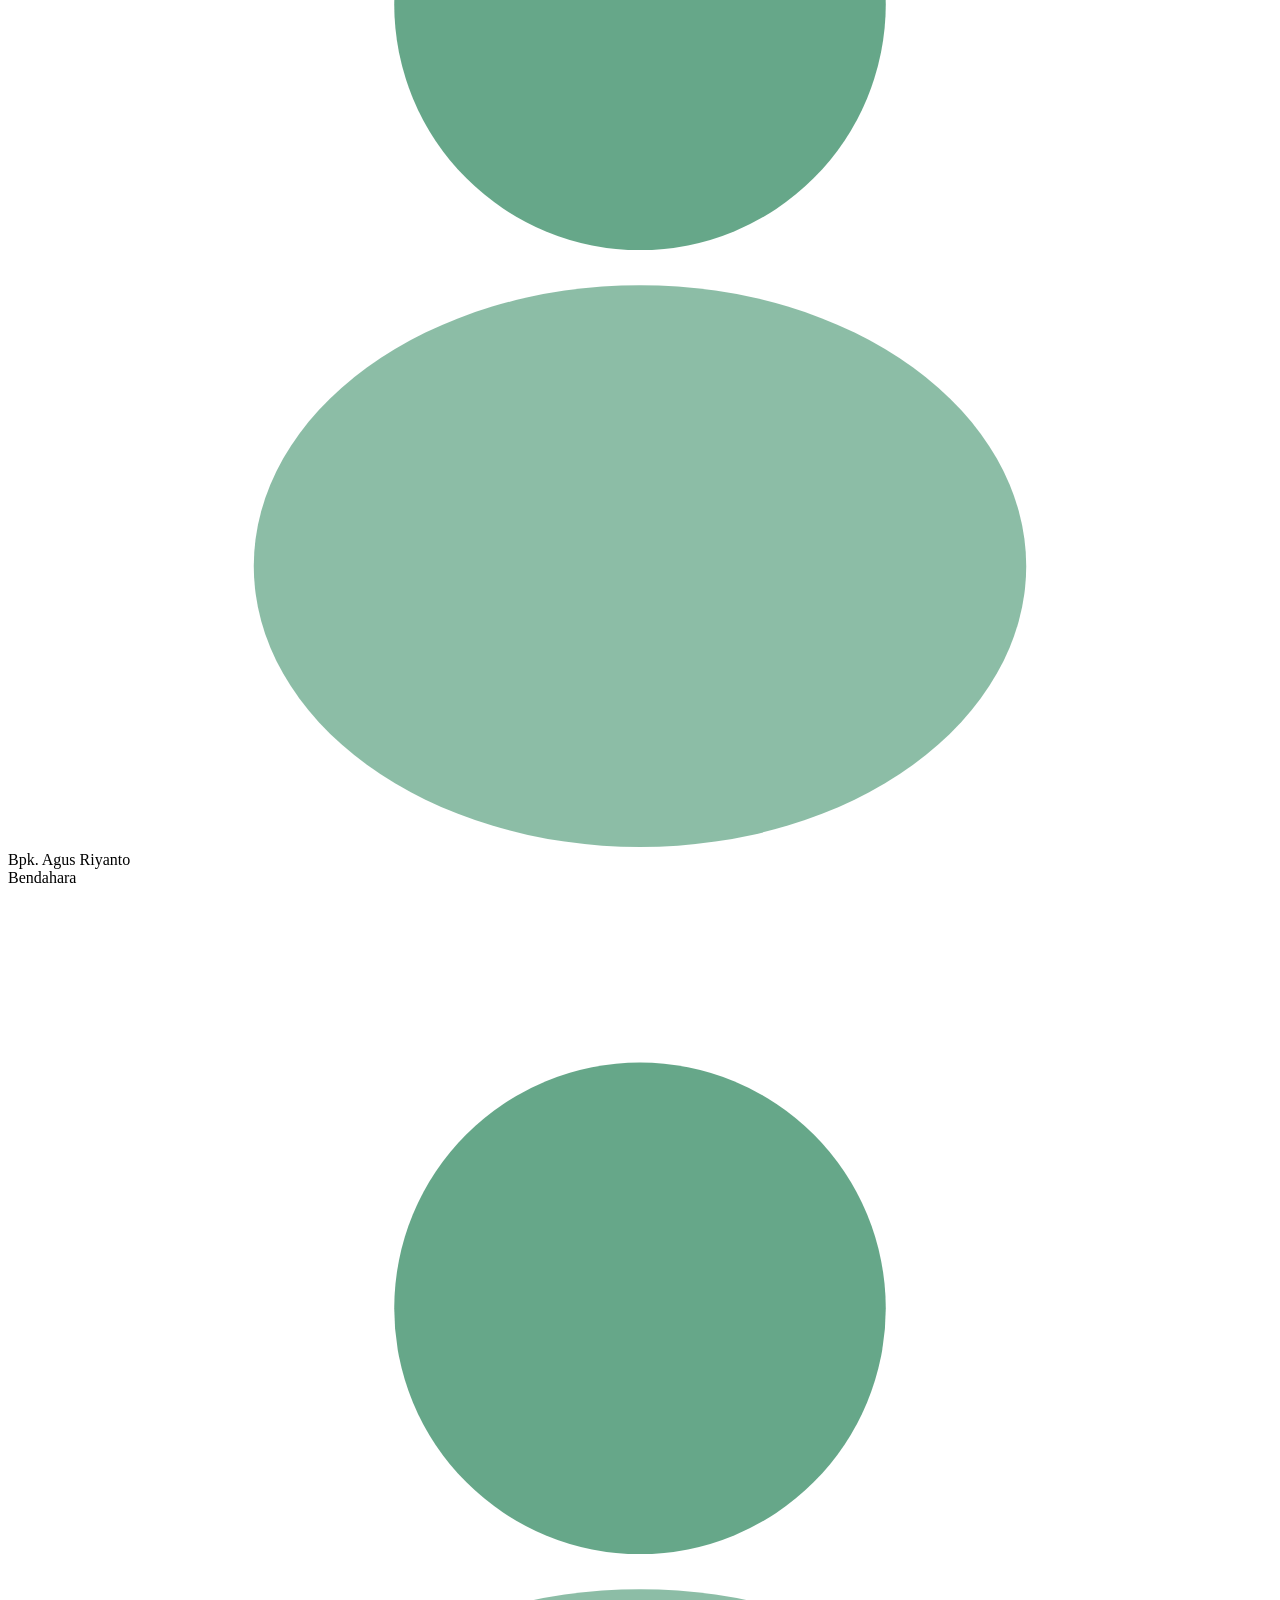
==== commit 4dbfcd1b: "Update index.html" ====
--- a/index.html
+++ b/index.html
@@ -7,29 +7,9 @@
   <link href="https://fonts.googleapis.com/css2?family=Playfair+Display:wght@600;700&family=Plus+Jakarta+Sans:wght@300;400;500;600&display=swap" rel="stylesheet" />
   <link rel="stylesheet" href="style.css" />
   <style>
-    /* Style tambahan untuk merata kiri hero content */
-    .hero-content {
-      text-align: center !important;
-      max-width: 760px;
-      margin-left: auto;
-      margin-right: auto;
-    }
-    
-    .hero-badge {
-      display: none;
-    }
-    
-    .hero-actions {
-      justify-content: center;
-    }
-    
-    @media (max-width: 768px) {
-      .hero-content {
-        text-align: center !important;
-        padding-left: 1.5rem;
-        padding-right: 1.5rem;
-      }
-    }
+    .hero-content { text-align: left !important; max-width: 760px; margin-left: 0; margin-right: auto; }
+    .hero-actions { justify-content: flex-start; }
+    @media (max-width: 768px) { .hero-content { text-align: left !important; padding-left: 1.5rem; padding-right: 1.5rem; } }
   </style>
 </head>
 <body>
@@ -266,7 +246,7 @@
       <!-- Tab Reservasi (validasi) -->
       <div class="admin-tab-content" id="admin-tab-reservasi">
         <h4 style="margin-bottom:1rem;color:var(--green-dark)">📋 Daftar Reservasi Masuk</h4>
-        <div style="overflow-x: auto;"><table class="admin-table"><thead><tr><th>No</th><th>Nama</th><th>Wisata</th><th>Tgl Kunjungan</th><th>Tiket</th><th>Bukti</th><th>Status</th><th>Aksi</th></tr></thead><tbody id="adminReservasiTableBody"></tbody></table></div>
+        <div style="overflow-x: auto;"><table class="admin-table"><thead><tr><th>No</th><th>Nama</th><th>Wisata</th><th>Tgl</th><th>Tiket</th><th>Bukti</th><th>No Invoice</th><th>Status</th><th>Aksi</th></tr></thead><tbody id="adminReservasiTableBody"></tbody></table></div>
       </div>
       <!-- Tab Investor -->
       <div class="admin-tab-content" id="admin-tab-investor">
@@ -339,27 +319,39 @@
       <!-- Tab Upload Laporan Keuangan -->
             <div class="admin-tab-content" id="admin-tab-laporan-upload">
         <h4 style="margin-bottom:.5rem;color:var(--green-dark)">📁 Kelola Laporan Keuangan</h4>
-        <p style="font-size:.82rem;color:var(--gray-500);margin-bottom:1rem">Tambahkan laporan dengan link Google Drive. Pastikan file sudah di-share <strong>"Anyone with the link can view"</strong>.</p>
-        <details style="margin-bottom:1rem;background:var(--green-pale);border-radius:8px;padding:.8rem 1rem;font-size:.82rem">
-          <summary style="font-weight:600;color:var(--green-dark);cursor:pointer">📖 Cara mendapatkan link Google Drive</summary>
-          <ol style="margin-top:.6rem;padding-left:1.2rem;color:var(--gray-700);line-height:1.8">
-            <li>Upload file PDF ke <a href="https://drive.google.com" target="_blank" style="color:var(--green-main)">Google Drive</a></li>
-            <li>Klik kanan file → <strong>Share</strong> (Bagikan)</li>
-            <li>Ubah akses ke <strong>"Anyone with the link"</strong></li>
-            <li>Klik <strong>Copy link</strong> → paste di kolom di bawah</li>
-          </ol>
-        </details>
+        <!-- Status Firebase -->
+        <div id="firebaseStatusInfo"></div>
+        <p style="font-size:.82rem;color:var(--gray-500);margin-bottom:1rem">
+          📌 <strong>Cara pakai:</strong> Upload PDF ke Google Drive → klik kanan file → <em>Bagikan</em> → <em>Siapa saja yang punya link</em> → salin link → tempel di bawah.
+        </p>
         <div id="adminLaporanUploadList"></div>
         <div class="admin-form" style="margin-top:1rem">
           <div class="admin-form-row">
-            <div class="admin-form-group"><label>Nama Laporan</label><input type="text" id="adminLaporanNama" placeholder="cth: Laporan Laba Rugi 2025" /></div>
-            <div class="admin-form-group"><label>Tahun</label><select id="adminLaporanTahun"><option value="2025">2025</option><option value="2024">2024</option><option value="2023">2023</option><option value="2022">2022</option><option value="2021">2021</option></select></div>
-            <div class="admin-form-group"><label>Jenis Laporan</label><select id="adminLaporanJenis"><option>Laba Rugi</option><option>Neraca</option><option>Arus Kas</option><option>Perubahan Ekuitas</option><option>Catatan Atas Laporan</option></select></div>
+            <div class="admin-form-group">
+              <label>Nama Laporan</label>
+              <input type="text" id="adminLaporanNama" placeholder="Laporan Laba Rugi 2025" />
+            </div>
+            <div class="admin-form-group">
+              <label>Tahun</label>
+              <select id="adminLaporanTahun">
+                <option value="2025">2025</option><option value="2024">2024</option>
+                <option value="2023">2023</option><option value="2022">2022</option><option value="2021">2021</option>
+              </select>
+            </div>
+            <div class="admin-form-group">
+              <label>Jenis Laporan</label>
+              <select id="adminLaporanJenis">
+                <option>Laba Rugi</option><option>Neraca</option><option>Arus Kas</option>
+                <option>Perubahan Ekuitas</option><option>Catatan Atas Laporan</option>
+              </select>
+            </div>
           </div>
           <div class="admin-form-group">
-            <label>🔗 Link Google Drive (PDF)</label>
-            <input type="url" id="adminLaporanDriveLink" placeholder="https://drive.google.com/file/d/xxxx/view?usp=sharing" oninput="onDriveLinkChange(this)" style="font-size:.85rem" />
-            <div id="adminDriveLinkInfo" style="margin-top:.35rem"></div>
+            <label>🔗 Link Google Drive PDF</label>
+            <input type="url" id="adminLaporanDriveLink"
+              placeholder="https://drive.google.com/file/d/xxxxx/view?usp=sharing"
+              oninput="validateDriveLink(this.value)" style="font-size:.85rem" />
+            <div id="adminDriveLinkInfo" style="margin-top:.4rem;min-height:1.2rem"></div>
           </div>
           <button class="admin-btn-add" onclick="saveAdminLaporan()">💾 Simpan Laporan</button>
         </div>
--- a/style.css
+++ b/style.css
@@ -1,591 +1,30 @@
-/* =====================================================
-   BUMDes Suwaluh Mandiri Sejahtera — style.css (REVISED)
-   ===================================================== */
-
-:root {
-  --green-dark: #1a4731;
-  --green-mid: #2d6a4f;
-  --green-main: #40916c;
-  --green-light: #74c69d;
-  --green-pale: #d8f3dc;
-  --accent: #f4a261;
-  --accent-dark: #e76f51;
-  --white: #ffffff;
-  --gray-50: #f8faf8;
-  --gray-100: #f0f4f1;
-  --gray-200: #e0e8e2;
-  --gray-500: #6b7e72;
-  --gray-700: #374740;
-  --gray-900: #1a2420;
-  --shadow-sm: 0 2px 8px rgba(29,68,49,.08);
-  --shadow-md: 0 6px 24px rgba(29,68,49,.13);
-  --shadow-lg: 0 16px 48px rgba(29,68,49,.18);
-  --radius-sm: 8px;
-  --radius-md: 14px;
-  --radius-lg: 22px;
-  --transition: .25s ease;
-  --font-display: 'Playfair Display', Georgia, serif;
-  --font-body: 'Plus Jakarta Sans', system-ui, sans-serif;
+.footer-logo {
+    width: 100px;
+    height: auto;
 }
 
-* { margin: 0; padding: 0; box-sizing: border-box; }
-html { scroll-behavior: smooth; font-size: 16px; }
-body { font-family: var(--font-body); color: var(--gray-700); background: var(--white); line-height: 1.65; overflow-x: hidden; }
-a { color: var(--green-main); text-decoration: none; }
-a:hover { color: var(--green-dark); }
-ul { list-style: none; }
-input, select, textarea, button { font-family: var(--font-body); }
-
-.container { max-width: 1180px; margin: 0 auto; padding: 0 1.5rem; }
-.section-pad { padding: 5rem 0; }
-.bg-light { background: var(--gray-50); }
-.hidden { display: none !important; }
-
-.section-badge {
-  display: inline-block;
-  background: var(--green-pale);
-  color: var(--green-dark);
-  padding: .3rem .9rem;
-  border-radius: 20px;
-  font-size: .78rem;
-  font-weight: 600;
-  letter-spacing: .06em;
-  text-transform: uppercase;
-  margin-bottom: .9rem;
+.google-maps-embed {
+    width: 100%;
+    max-width: 600px;
+    height: 450px;
+    border: none;
 }
 
-.section-header { text-align: center; margin-bottom: 3rem; }
-
-.section-title {
-  font-family: var(--font-display);
-  font-size: clamp(1.7rem, 3vw, 2.5rem);
-  color: var(--green-dark);
-  line-height: 1.25;
-  margin-bottom: .6rem;
+.berita-card {
+    border: 1px solid #ccc;
+    border-radius: 5px;
+    padding: 15px;
+    margin: 10px 0;
 }
 
-.section-desc { color: var(--gray-500); font-size: 1.05rem; max-width: 560px; margin: 0 auto; }
-.sub-title { font-family: var(--font-display); font-size: 1.4rem; color: var(--green-dark); margin-bottom: 1.2rem; }
-
-.btn {
-  display: inline-flex; align-items: center; gap: .5rem;
-  padding: .75rem 1.8rem; border-radius: 50px; font-weight: 600;
-  font-size: .95rem; cursor: pointer; border: 2px solid transparent;
-  transition: all var(--transition);
-}
-.btn-primary { background: var(--green-main); color: var(--white); border-color: var(--green-main); }
-.btn-primary:hover { background: var(--green-dark); border-color: var(--green-dark); transform: translateY(-2px); box-shadow: var(--shadow-md); }
-.btn-outline { background: transparent; color: var(--white); border-color: rgba(255,255,255,.6); }
-.btn-outline:hover { background: var(--white); color: var(--green-main); border-color: var(--white); }
-.btn-block { width: 100%; justify-content: center; border-radius: var(--radius-sm); }
-
-/* ============================  NAVBAR  ============================ */
-.navbar {
-  position: fixed; top: 0; left: 0; right: 0; z-index: 1000;
-  background: rgba(255,255,255,.97); backdrop-filter: blur(12px);
-  box-shadow: 0 2px 16px rgba(29,68,49,.08);
+.admin-keuangan-form {
+    display: flex;
+    flex-direction: column;
 }
 
-.nav-container {
-  max-width: 1200px; margin: 0 auto; padding: 0 1.5rem;
-  height: 64px; display: flex; align-items: center; justify-content: space-between;
-}
-
-.nav-brand { display: flex; align-items: center; gap: .6rem; text-decoration: none; cursor: pointer; }
-
-/* REVISED: logo image */
-.brand-logo-img {
-  height: 48px;
-  width: auto;
-  object-fit: contain;
-  display: block;
-  border-radius: 6px;
-}
-
-.brand-text-wrap { display: flex; flex-direction: column; }
-.brand-name { display: block; font-weight: 700; color: var(--green-dark); font-size: 1rem; line-height: 1.1; }
-.brand-sub { display: block; font-size: .68rem; color: var(--gray-500); letter-spacing: .02em; }
-.brand-icon { font-size: 1.6rem; }
-
-.nav-links { display: flex; gap: .2rem; align-items: center; }
-.nav-link { padding: .45rem .85rem; border-radius: 50px; color: var(--gray-700); font-size: .88rem; font-weight: 500; transition: all var(--transition); }
-.nav-link:hover, .nav-link.active { background: var(--green-pale); color: var(--green-dark); }
-
-.hamburger { display: none; flex-direction: column; gap: 5px; background: none; border: none; cursor: pointer; padding: .4rem; }
-.hamburger span { display: block; width: 24px; height: 2.5px; background: var(--green-dark); border-radius: 2px; transition: all var(--transition); }
-.hamburger.open span:nth-child(1) { transform: rotate(45deg) translate(5px,5px); }
-.hamburger.open span:nth-child(2) { opacity: 0; }
-.hamburger.open span:nth-child(3) { transform: rotate(-45deg) translate(5px,-5px); }
-
-@media (max-width:768px) {
-  .hamburger { display: flex; }
-  .nav-links { display: none; position: fixed; top: 64px; left: 0; right: 0; background: var(--white); flex-direction: column; padding: 1rem 1.5rem 2rem; box-shadow: var(--shadow-md); gap: .3rem; }
-  .nav-links.open { display: flex; }
-  .nav-link { width: 100%; padding: .7rem 1rem; }
-  .brand-logo-img { height: 40px; }
-}
-
-/* ============================  HERO  ============================ */
-.hero {
-  min-height: 100vh; position: relative; display: flex; flex-direction: column;
-  justify-content: center; align-items: center; text-align: center; overflow: hidden; padding-top: 64px;
-}
-.hero-bg { position: absolute; inset: 0; background: linear-gradient(160deg, var(--green-dark) 0%, var(--green-mid) 45%, #1e6b47 100%); }
-.hero-overlay { position: absolute; inset: 0; background: url("data:image/svg+xml,%3Csvg width='60' height='60' viewBox='0 0 60 60' xmlns='http://www.w3.org/2000/svg'%3E%3Cg fill='none' fill-rule='evenodd'%3E%3Cg fill='%23ffffff' fill-opacity='0.03'%3E%3Cpath d='M36 34v-4h-2v4h-4v2h4v4h2v-4h4v-2h-4zm0-30V0h-2v4h-4v2h4v4h2V6h4V4h-4zM6 34v-4H4v4H0v2h4v4h2v-4h4v-2H6zM6 4V0H4v4H0v2h4v4h2V6h4V4H6z'/%3E%3C/g%3E%3C/g%3E%3C/svg%3E"); }
-
-.hero-content { position: relative; z-index: 2; padding: 2rem 1.5rem 0; max-width: 760px; }
-.hero-title { font-family: var(--font-display); font-size: clamp(2.5rem, 6vw, 4.2rem); color: var(--white); line-height: 1.15; margin-bottom: 1.2rem; }
-.hero-title em { font-style: italic; color: var(--green-light); }
-.hero-tagline { font-size: clamp(.95rem, 2vw, 1.15rem); color: rgba(255,255,255,.8); margin-bottom: 2rem; line-height: 1.7; }
-.hero-actions { display: flex; gap: 1rem; justify-content: center; flex-wrap: wrap; }
-
-/* ============================  HERO STATS — REVISED  ============================ */
-.hero-stats {
-  position: relative; z-index: 2; display: grid; grid-template-columns: repeat(4, 1fr);
-  gap: 1rem; margin-top: 4rem; width: 100%; max-width: 1000px; padding: 0 1.5rem 3rem;
-}
-
-.stat-card {
-  background: rgba(255,255,255,.12); border: 1px solid rgba(255,255,255,.2);
-  backdrop-filter: blur(8px); border-radius: var(--radius-md); padding: 1.5rem 1rem;
-  text-align: center; transition: all var(--transition); cursor: default;
-}
-.stat-card:hover { background: rgba(255,255,255,.22); transform: translateY(-5px); }
-
-.stat-icon-wrap {
-  width: 52px; height: 52px; background: rgba(255,255,255,.15); border-radius: 50%;
-  display: flex; align-items: center; justify-content: center; margin: 0 auto .7rem;
-}
-.stat-icon-wrap svg { width: 28px; height: 28px; }
-.stat-icon { font-size: 1.8rem; display: block; margin-bottom: .5rem; }
-
-.stat-number {
-  display: block; font-family: 'Playfair Display', Georgia, serif;
-  font-size: 2.1rem; font-weight: 700; color: var(--white);
-  line-height: 1; margin-bottom: .4rem; letter-spacing: -0.02em;
-}
-.stat-label { font-size: .8rem; color: rgba(255,255,255,.85); letter-spacing: .05em; text-transform: uppercase; font-weight: 500; }
-
-@media (max-width:768px) { .hero-stats { grid-template-columns: repeat(2,1fr); } }
-
-/* ============================  TENTANG — text justify  ============================ */
-.tentang-grid { display: grid; grid-template-columns: 1fr 1fr; gap: 4rem; align-items: center; }
-
-.tentang-text p {
-  color: var(--gray-500); margin-bottom: 1rem;
-  text-align: justify; line-height: 1.8;
-}
-
-.tentang-visual { display: grid; grid-template-columns: 1fr 1fr; gap: 1rem; }
-
-.visual-card {
-  background: var(--white); border-radius: var(--radius-md); padding: 1.6rem 1.2rem;
-  box-shadow: var(--shadow-sm); border: 1px solid var(--gray-200); transition: all var(--transition);
-  text-align: center; display: flex; flex-direction: column; align-items: center;
-}
-.visual-card:hover { transform: translateY(-4px); box-shadow: var(--shadow-md); border-color: var(--green-light); }
-.visual-card.v3 { grid-column: span 2; flex-direction: row; gap: 1.2rem; text-align: left; align-items: center; }
-
-/* REVISED: real SVG icon wrapper for visual cards */
-.vc-icon-wrap {
-  width: 56px; height: 56px; background: var(--green-pale);
-  border-radius: 50%; display: flex; align-items: center; justify-content: center;
-  margin-bottom: .8rem; flex-shrink: 0;
-}
-.vc-icon-wrap svg { width: 30px; height: 30px; }
-.vc-icon { font-size: 2rem; display: block; margin-bottom: .6rem; }
-
-.visual-card h4 { color: var(--green-dark); font-size: 1rem; margin-bottom: .3rem; font-weight: 700; }
-.visual-card p { font-size: .85rem; color: var(--gray-500); }
-
-@media (max-width:900px) { .tentang-grid { grid-template-columns: 1fr; gap: 2.5rem; } }
-
-/* ============================  STRUKTUR ORG — Hierarki Bagan  ============================ */
-.org-grid { display: none; } /* replaced by .org-chart */
-
-.org-chart-wrap { overflow-x: auto; padding: 1rem 0 2rem; }
-
-.org-chart {
-  display: flex; flex-direction: column; align-items: center; gap: 0;
-  min-width: 600px;
-}
-
-.org-level { display: flex; justify-content: center; gap: 1.5rem; position: relative; }
-.org-level + .org-level { margin-top: 2.5rem; }
-
-.org-v-line { width: 2px; height: 2rem; background: var(--green-light); margin: 0 auto; }
-
-.org-h-connect {
-  position: relative; display: flex; justify-content: center;
-  width: 100%; height: 2rem;
-}
-.org-h-connect::before {
-  content: ''; position: absolute; top: 0; left: 50%;
-  transform: translateX(-50%); width: 2px; height: 1rem; background: var(--green-light);
-}
-.org-h-connect::after {
-  content: ''; position: absolute; top: 1rem;
-  left: 15%; right: 15%; height: 2px; background: var(--green-light);
-}
-
-.org-card {
-  background: var(--white); border-radius: var(--radius-md); padding: 1.2rem .9rem;
-  text-align: center; box-shadow: var(--shadow-sm); border: 1.5px solid var(--gray-200);
-  transition: all var(--transition); min-width: 130px; max-width: 155px;
-}
-.org-card.top-card { border-color: var(--green-main); border-width: 2px; background: linear-gradient(135deg,#f0faf4,#fff); }
-.org-card:hover { transform: translateY(-4px); box-shadow: var(--shadow-md); border-color: var(--green-light); }
-
-/* REVISED: person avatar SVG */
-.org-avatar {
-  width: 60px; height: 60px; background: var(--green-pale);
-  border-radius: 50%; display: flex; align-items: center; justify-content: center;
-  margin: 0 auto .8rem; border: 2px solid var(--green-light); overflow: hidden;
-}
-.org-avatar svg { width: 36px; height: 36px; }
-.org-name { font-weight: 700; color: var(--green-dark); font-size: .88rem; line-height: 1.3; }
-.org-jabatan {
-  font-size: .72rem; color: var(--gray-500);
-  background: var(--green-pale); display: inline-block;
-  padding: .15rem .5rem; border-radius: 10px; margin-top: .4rem;
-}
-
-/* ============================  UNIT USAHA  ============================ */
-.usaha-filter { display: flex; gap: .6rem; flex-wrap: wrap; margin-bottom: 2rem; justify-content: center; }
-.filter-btn {
-  padding: .4rem 1rem; border-radius: 50px; border: 1.5px solid var(--gray-200);
-  background: var(--white); color: var(--gray-700); font-size: .85rem; font-weight: 500; cursor: pointer; transition: all var(--transition);
-}
-.filter-btn:hover, .filter-btn.active { background: var(--green-main); border-color: var(--green-main); color: var(--white); }
-
-.usaha-grid { display: grid; grid-template-columns: repeat(auto-fill, minmax(300px, 1fr)); gap: 1.5rem; }
-
-.usaha-card {
-  background: var(--white); border-radius: var(--radius-lg); overflow: hidden;
-  box-shadow: var(--shadow-sm); border: 1px solid var(--gray-200); transition: all var(--transition);
-  display: flex; flex-direction: column;
-}
-.usaha-card:hover { transform: translateY(-6px); box-shadow: var(--shadow-lg); border-color: var(--green-light); }
-
-/* REVISED: real images for usaha */
-.usaha-img {
-  width: 100%; height: 200px;
-  background: linear-gradient(135deg, var(--green-mid), var(--green-dark));
-  display: flex; align-items: center; justify-content: center;
-  position: relative; overflow: hidden;
-}
-.usaha-img img { width: 100%; height: 100%; object-fit: cover; transition: transform .4s ease; }
-.usaha-card:hover .usaha-img img { transform: scale(1.06); }
-.usaha-img-fallback { font-size: 5rem; }
-
-.usaha-badge {
-  position: absolute; top: 12px; left: 12px; background: var(--accent);
-  color: var(--white); font-size: .72rem; font-weight: 600;
-  padding: .2rem .7rem; border-radius: 20px; z-index: 2; text-transform: capitalize;
-}
-
-.usaha-body { padding: 1.4rem; flex: 1; display: flex; flex-direction: column; }
-.usaha-name { font-family: var(--font-display); font-size: 1.2rem; color: var(--green-dark); margin-bottom: .4rem; }
-.usaha-desc { font-size: .9rem; color: var(--gray-500); margin-bottom: .8rem; flex: 1; }
-.usaha-harga { font-weight: 700; color: var(--green-main); font-size: 1.1rem; margin-bottom: .4rem; }
-.usaha-jadwal { font-size: .8rem; color: var(--gray-500); margin-bottom: 1rem; }
-
-.usaha-actions { display: flex; gap: .6rem; }
-.usaha-actions .btn { padding: .5rem 1rem; font-size: .85rem; flex: 1; text-align: center; justify-content: center; }
-
-/* ============================  DETAIL MODAL  ============================ */
-.modal-overlay {
-  position: fixed; inset: 0; background: rgba(0,0,0,.65); z-index: 5000;
-  display: none; align-items: center; justify-content: center; padding: 1rem;
-}
-.modal-overlay.active { display: flex; }
-
-.modal-card {
-  background: var(--white); border-radius: var(--radius-lg);
-  max-width: 560px; width: 100%; max-height: 90vh; overflow-y: auto;
-  box-shadow: var(--shadow-lg); animation: modalIn .3s ease; position: relative;
-}
-@keyframes modalIn { from { transform: translateY(30px); opacity: 0; } to { transform: translateY(0); opacity: 1; } }
-
-.modal-img { width: 100%; height: 240px; object-fit: cover; border-radius: var(--radius-lg) var(--radius-lg) 0 0; display: block; }
-.modal-img-fallback {
-  width: 100%; height: 240px;
-  background: linear-gradient(135deg, var(--green-mid), var(--green-dark));
-  display: flex; align-items: center; justify-content: center;
-  font-size: 6rem; border-radius: var(--radius-lg) var(--radius-lg) 0 0;
-}
-
-.modal-close {
-  position: absolute; top: .8rem; right: .8rem;
-  background: rgba(0,0,0,.45); color: white; border: none;
-  width: 36px; height: 36px; border-radius: 50%; font-size: 1.1rem;
-  cursor: pointer; display: flex; align-items: center; justify-content: center;
-  z-index: 10; transition: background var(--transition);
-}
-.modal-close:hover { background: rgba(0,0,0,.75); }
-
-.modal-body { padding: 1.8rem; }
-.modal-body h3 { font-family: var(--font-display); color: var(--green-dark); font-size: 1.5rem; margin-bottom: 1rem; }
-
-.modal-info-row {
-  display: flex; gap: 1.5rem; flex-wrap: wrap;
-  background: var(--green-pale); border-radius: var(--radius-sm); padding: 1rem; margin-bottom: 1rem;
-}
-.modal-info-item { display: flex; flex-direction: column; }
-.modal-info-label { font-size: .7rem; text-transform: uppercase; letter-spacing: .05em; color: var(--gray-500); font-weight: 600; }
-.modal-info-value { font-size: 1rem; font-weight: 700; color: var(--green-dark); margin-top: .15rem; }
-
-.modal-desc { font-size: .95rem; color: var(--gray-500); line-height: 1.7; margin-bottom: 1.2rem; }
-
-.modal-fasilitas h4 { font-size: .88rem; font-weight: 600; color: var(--green-dark); margin-bottom: .5rem; }
-.modal-fasilitas ul { display: flex; flex-wrap: wrap; gap: .4rem; }
-.modal-fasilitas ul li { background: var(--green-pale); color: var(--green-dark); font-size: .78rem; padding: .2rem .7rem; border-radius: 20px; font-weight: 500; }
-
-.modal-footer { display: flex; gap: .8rem; margin-top: 1.5rem; flex-wrap: wrap; }
-
-/* ============================  FORM ELEMENTS  ============================ */
-.form-group { margin-bottom: 1.2rem; }
-.form-group label { display: block; font-weight: 500; font-size: .9rem; color: var(--gray-700); margin-bottom: .4rem; }
-.form-group input, .form-group select, .form-group textarea {
-  width: 100%; padding: .7rem 1rem; border: 1.5px solid var(--gray-200);
-  border-radius: var(--radius-sm); font-size: .95rem; color: var(--gray-900);
-  background: var(--white); transition: border-color var(--transition); outline: none;
-}
-.form-group input:focus, .form-group select:focus, .form-group textarea:focus {
-  border-color: var(--green-main); box-shadow: 0 0 0 3px rgba(64,145,108,.12);
-}
-.form-group input.error, .form-group select.error, .form-group textarea.error { border-color: var(--accent-dark); }
-.err-msg { display: block; font-size: .78rem; color: var(--accent-dark); margin-top: .3rem; min-height: 1rem; }
-.form-row { display: grid; grid-template-columns: 1fr 1fr; gap: 1rem; }
-
-/* ============================  RESERVASI  ============================ */
-.reservasi-grid { display: grid; grid-template-columns: 1.4fr 1fr; gap: 2.5rem; align-items: start; }
-
-.payment-box {
-  background: var(--white); border-radius: var(--radius-md); padding: 1.5rem;
-  box-shadow: var(--shadow-sm); border: 1px solid var(--gray-200); margin-bottom: 1rem;
-}
-.payment-box h4 { color: var(--green-dark); margin-bottom: 1rem; }
-
-.qris-placeholder { display: flex; justify-content: center; margin-bottom: .8rem; }
-
-/* REVISED: real QRIS image */
-.qris-real-img {
-  width: 180px; height: 180px; object-fit: contain;
-  border: 2px solid var(--green-main); border-radius: var(--radius-sm);
-  padding: 4px; background: var(--white); display: block;
-}
-.qris-label { text-align: center; font-size: .78rem; color: var(--gray-500); font-weight: 600; margin-bottom: .8rem; }
-
-.payment-steps ol { padding-left: 1.2rem; }
-.payment-steps ol li { font-size: .85rem; color: var(--gray-500); margin-bottom: .3rem; }
-
-/* Upload bukti pembayaran */
-.upload-wrap {
-  border: 2px dashed var(--green-light); border-radius: var(--radius-sm);
-  padding: .9rem 1rem; text-align: center; background: var(--green-pale);
-  transition: border-color var(--transition); cursor: pointer;
-}
-.upload-wrap:hover { border-color: var(--green-main); }
-.upload-wrap input[type="file"] { display: none; }
-.upload-wrap label { cursor: pointer; font-size: .85rem; color: var(--green-dark); font-weight: 500; display: flex; align-items: center; justify-content: center; gap: .5rem; }
-.upload-preview { margin-top: .4rem; font-size: .78rem; color: var(--green-main); font-weight: 600; }
-
-.info-operasional { background: var(--green-pale); border-radius: var(--radius-md); padding: 1.2rem; }
-.info-operasional h4 { color: var(--green-dark); margin-bottom: .5rem; }
-.info-operasional p { font-size: .88rem; color: var(--gray-700); }
-
-@media (max-width:900px) { .reservasi-grid { grid-template-columns: 1fr; } }
-
-/* ============================  TRANSPARANSI  ============================ */
-.tabs { display: flex; gap: .5rem; border-bottom: 2px solid var(--gray-200); margin-bottom: 2.5rem; flex-wrap: wrap; }
-.tab-btn { padding: .75rem 1.4rem; border: none; background: none; color: var(--gray-500); font-weight: 500; font-size: .92rem; cursor: pointer; border-bottom: 3px solid transparent; margin-bottom: -2px; transition: all var(--transition); }
-.tab-btn:hover { color: var(--green-main); background: var(--green-pale); }
-.tab-btn.active { color: var(--green-dark); border-bottom-color: var(--green-main); background: var(--green-pale); }
-.tab-content { display: none; }
-.tab-content.active { display: block; }
-
-.laporan-filter { margin-bottom: 1.5rem; }
-.laporan-filter select { padding: .55rem 1rem; border: 1.5px solid var(--gray-200); border-radius: var(--radius-sm); font-size: .9rem; }
-
-.laporan-item {
-  display: flex; justify-content: space-between; align-items: center;
-  background: var(--white); border: 1px solid var(--gray-200); border-radius: var(--radius-md);
-  padding: 1rem; margin-bottom: .8rem; transition: all var(--transition);
-}
-.laporan-item:hover { border-color: var(--green-light); box-shadow: var(--shadow-sm); }
-.laporan-icon { font-size: 2rem; margin-right: 1rem; }
-.laporan-info h4 { font-size: .95rem; color: var(--gray-900); margin-bottom: .15rem; }
-.laporan-info p { font-size: .8rem; color: var(--gray-500); }
-.laporan-actions { display: flex; gap: .5rem; flex-wrap: wrap; align-items: center; }
-.laporan-actions .btn { padding: .4rem .9rem; font-size: .8rem; }
-
-.analisis-grid { display: grid; grid-template-columns: repeat(auto-fill, minmax(220px, 1fr)); gap: 1.2rem; }
-.analisis-card { background: var(--white); border: 1px solid var(--gray-200); border-radius: var(--radius-md); padding: 1.5rem; text-align: center; box-shadow: var(--shadow-sm); transition: all var(--transition); }
-.analisis-card:hover { transform: translateY(-3px); box-shadow: var(--shadow-md); }
-.analisis-icon { font-size: 2.2rem; display: block; margin-bottom: .6rem; }
-.analisis-label { font-size: .78rem; color: var(--gray-500); text-transform: uppercase; letter-spacing: .04em; margin-bottom: .3rem; }
-.analisis-value { font-family: var(--font-display); font-size: 2rem; font-weight: 700; color: var(--green-dark); margin-bottom: .4rem; }
-.analisis-desc { font-size: .82rem; color: var(--gray-500); }
-
-.grafik-grid { display: grid; grid-template-columns: repeat(2, 1fr); gap: 1.5rem; }
-.grafik-card { background: var(--white); border-radius: var(--radius-md); padding: 1.5rem; box-shadow: var(--shadow-sm); border: 1px solid var(--gray-200); }
-.grafik-card h4 { font-size: .92rem; color: var(--gray-700); margin-bottom: 1rem; text-align: center; }
-canvas { width: 100% !important; height: 250px !important; }
-@media (max-width:768px) { .grafik-grid { grid-template-columns: 1fr; } }
-
-/* ============================  INVESTASI  ============================ */
-.investasi-grid { display: grid; grid-template-columns: 1.3fr 1fr; gap: 2.5rem; align-items: start; }
-.table-header-row { display: flex; justify-content: space-between; align-items: center; flex-wrap: wrap; gap: .8rem; margin-bottom: 1rem; }
-.table-header-row h3 { color: var(--green-dark); font-size: 1.1rem; }
-.search-input { padding: .55rem 1rem; border: 1.5px solid var(--gray-200); border-radius: 50px; font-size: .88rem; outline: none; min-width: 200px; }
-.search-input:focus { border-color: var(--green-main); }
-.table-responsive { overflow-x: auto; border-radius: var(--radius-md); border: 1px solid var(--gray-200); }
-.investor-table { width: 100%; border-collapse: collapse; font-size: .88rem; }
-.investor-table thead { background: var(--green-dark); }
-.investor-table th { color: var(--white); padding: .9rem 1rem; text-align: left; font-weight: 600; }
-.investor-table td { padding: .75rem 1rem; border-bottom: 1px solid var(--gray-100); }
-.investor-table tbody tr:hover { background: var(--green-pale); }
-.nominal-cell { font-weight: 600; color: var(--green-main); }
-.saham-form-wrap { background: var(--white); border-radius: var(--radius-lg); padding: 2rem; box-shadow: var(--shadow-md); border: 1px solid var(--gray-200); }
-.saham-form-wrap h3 { color: var(--green-dark); margin-bottom: 1.4rem; font-size: 1.1rem; }
-.total-display { background: var(--green-pale); border: 1.5px solid var(--green-light); border-radius: var(--radius-sm); padding: .8rem 1rem; font-weight: 700; font-size: 1.2rem; color: var(--green-dark); }
-.payment-info-box { background: var(--green-pale); border-radius: var(--radius-sm); padding: 1rem; margin-bottom: 1rem; font-size: .88rem; }
-@media (max-width:900px) { .investasi-grid { grid-template-columns: 1fr; } }
-
-/* ============================  SARAN  ============================ */
-.saran-grid { display: grid; grid-template-columns: 1fr 1fr; gap: 2.5rem; align-items: start; }
-.saran-form-wrap { background: var(--white); border-radius: var(--radius-lg); padding: 2rem; box-shadow: var(--shadow-md); border: 1px solid var(--gray-200); }
-.star-rating { display: flex; gap: .3rem; font-size: 1.6rem; cursor: pointer; }
-.star-rating span { color: var(--gray-200); transition: color var(--transition); }
-.star-rating span.active, .star-rating span.hover { color: #f4a261; }
-.testimoni-card { background: var(--white); border-radius: var(--radius-md); padding: 1.2rem; box-shadow: var(--shadow-sm); border: 1px solid var(--gray-200); margin-bottom: 1rem; }
-.testimoni-header { display: flex; justify-content: space-between; margin-bottom: .4rem; }
-.testimoni-nama { font-weight: 600; color: var(--green-dark); }
-.testimoni-stars { color: var(--accent); }
-.testimoni-pesan { font-size: .88rem; color: var(--gray-500); }
-.testimoni-wrap h3 { color: var(--green-dark); margin-bottom: .8rem; }
-@media (max-width:900px) { .saran-grid { grid-template-columns: 1fr; } }
-
-/* ============================  KONTAK  ============================ */
-.kontak-grid { display: grid; grid-template-columns: 1fr 1.2fr; gap: 2.5rem; align-items: start; }
-.kontak-item { display: flex; gap: 1rem; align-items: flex-start; margin-bottom: 1.4rem; }
-.k-icon { font-size: 1.6rem; margin-top: .1rem; }
-.kontak-item strong { display: block; font-size: .9rem; color: var(--green-dark); margin-bottom: .2rem; }
-.kontak-item p { font-size: .9rem; color: var(--gray-500); }
-.sosmed-row { display: flex; gap: .7rem; margin-top: 1rem; }
-.sosmed-btn { width: 44px; height: 44px; display: flex; align-items: center; justify-content: center; border-radius: 50%; background: var(--green-pale); font-size: 1.2rem; transition: all var(--transition); }
-.sosmed-btn:hover { background: var(--green-main); transform: translateY(-3px); }
-.map-placeholder { height: 320px; background: linear-gradient(135deg, var(--green-pale), var(--gray-100)); border-radius: var(--radius-md); display: flex; flex-direction: column; align-items: center; justify-content: center; text-align: center; padding: 2rem; border: 1px solid var(--gray-200); }
-@media (max-width:900px) { .kontak-grid { grid-template-columns: 1fr; } }
-
-/* ============================  FOOTER — REVISED (white, centered, non-italic)  ============================ */
-.footer { background: var(--green-dark); color: rgba(255,255,255,.8); padding: 4rem 0 0; }
-.footer-grid { display: grid; grid-template-columns: 2fr 1fr 1fr 1.5fr; gap: 2rem; padding-bottom: 3rem; }
-
-.footer-brand { text-align: center; }
-.footer-brand .footer-logo-img {
-  height: 56px; width: auto; margin: 0 auto .7rem; display: block;
-  filter: brightness(0) invert(1); opacity: .8;
-}
-.footer-brand h4 {
-  color: var(--white) !important; /* REVISED: white */
-  font-size: 1rem; margin-bottom: .6rem;
-  font-style: normal !important; /* REVISED: non-italic */
-  font-weight: 700;
-}
-.footer-brand p { font-size: .88rem; line-height: 1.6; text-align: center; }
-
-.footer-links h5, .footer-kontak h5 { color: var(--white); font-size: .88rem; text-transform: uppercase; letter-spacing: .06em; margin-bottom: 1rem; }
-.footer-links ul li { margin-bottom: .5rem; }
-.footer-links ul li a { font-size: .88rem; color: rgba(255,255,255,.7); transition: color var(--transition); }
-.footer-links ul li a:hover { color: var(--green-light); }
-.footer-kontak p { font-size: .88rem; margin-bottom: .4rem; }
-
-.footer-bottom { border-top: 1px solid rgba(255,255,255,.12); padding: 1.2rem 0; text-align: center; font-size: .82rem; color: rgba(255,255,255,.5); }
-
-@media (max-width:900px) { .footer-grid { grid-template-columns: 1fr 1fr; } .footer-brand { grid-column: span 2; } }
-@media (max-width:480px) { .footer-grid { grid-template-columns: 1fr; } .footer-brand { grid-column: span 1; } }
-
-/* ============================  TOAST & MISC  ============================ */
-.toast { position: fixed; bottom: 2rem; left: 50%; transform: translateX(-50%) translateY(20px); background: var(--green-dark); color: var(--white); padding: .85rem 1.8rem; border-radius: 50px; font-size: .92rem; font-weight: 500; opacity: 0; pointer-events: none; z-index: 9999; transition: all .35s ease; box-shadow: var(--shadow-lg); white-space: nowrap; }
-.toast.show { opacity: 1; transform: translateX(-50%) translateY(0); }
-.toast.error { background: var(--accent-dark); }
-
-.back-to-top { position: fixed; bottom: 2rem; right: 2rem; width: 48px; height: 48px; background: var(--green-main); color: var(--white); border: none; border-radius: 50%; font-size: 1.3rem; cursor: pointer; opacity: 0; pointer-events: none; transition: all var(--transition); z-index: 999; box-shadow: var(--shadow-md); display: flex; align-items: center; justify-content: center; }
-.back-to-top.show { opacity: 1; pointer-events: auto; }
-.back-to-top:hover { background: var(--green-dark); transform: translateY(-3px); }
-
-.fade-up { opacity: 0; transform: translateY(30px); transition: opacity .65s ease, transform .65s ease; }
-.fade-up.visible { opacity: 1; transform: translateY(0); }
-
-@media (max-width:600px) {
-  .section-pad { padding: 3.5rem 0; }
-  .form-row { grid-template-columns: 1fr; }
-  .hero-actions { flex-direction: column; align-items: center; }
-  .hero-actions .btn { width: 100%; max-width: 280px; justify-content: center; }
-}
-
-/* ============================  ADMIN PANEL  ============================ */
-.secret-trigger { position: fixed; bottom: 20px; left: 20px; width: 40px; height: 40px; background: rgba(0,0,0,0.3); border-radius: 50%; display: flex; align-items: center; justify-content: center; cursor: pointer; opacity: 0.3; transition: all 0.3s ease; z-index: 99; font-size: 1.2rem; }
-.secret-trigger:hover { opacity: 0.7; background: rgba(0,0,0,0.5); }
-
-.admin-panel-container { position: fixed; bottom: 0; left: 0; right: 0; background: white; border-top: 3px solid var(--green-main); box-shadow: 0 -5px 30px rgba(0,0,0,0.2); z-index: 10000; transform: translateY(100%); transition: transform 0.3s ease; max-height: 85vh; overflow-y: auto; }
-.admin-panel-container.open { transform: translateY(0); }
-
-.admin-panel-header { background: var(--green-dark); color: white; padding: 0.8rem 1.5rem; display: flex; justify-content: space-between; align-items: center; position: sticky; top: 0; z-index: 10; }
-.admin-panel-header h3 { font-size: 1.1rem; display: flex; align-items: center; gap: 0.5rem; }
-.close-admin-panel { background: none; border: none; color: white; font-size: 1.5rem; cursor: pointer; padding: 0 0.5rem; }
-.close-admin-panel:hover { color: var(--accent); }
-
-.admin-panel-body { padding: 1.5rem; }
-
-.admin-tabs { display: flex; gap: 0.5rem; flex-wrap: wrap; border-bottom: 2px solid var(--gray-200); margin-bottom: 1.5rem; padding-bottom: 0.5rem; }
-.admin-tab-btn { padding: 0.5rem 1rem; background: none; border: none; cursor: pointer; font-weight: 500; color: var(--gray-500); border-radius: 8px; transition: all 0.3s ease; }
-.admin-tab-btn:hover { background: var(--green-pale); color: var(--green-dark); }
-.admin-tab-btn.active { background: var(--green-main); color: white; }
-.admin-tab-content { display: none; }
-.admin-tab-content.active { display: block; }
-
-.admin-table { width: 100%; border-collapse: collapse; font-size: 0.85rem; }
-.admin-table th, .admin-table td { padding: 0.75rem; text-align: left; border-bottom: 1px solid var(--gray-200); }
-.admin-table th { background: var(--gray-50); font-weight: 600; color: var(--green-dark); }
-.admin-table tr:hover { background: var(--gray-50); }
-
-.admin-btn-edit, .admin-btn-delete, .admin-btn-validate { padding: 0.25rem 0.6rem; border-radius: 6px; border: none; cursor: pointer; font-size: 0.75rem; margin-right: 0.3rem; }
-.admin-btn-edit { background: var(--green-pale); color: var(--green-dark); }
-.admin-btn-edit:hover { background: var(--green-main); color: white; }
-.admin-btn-delete { background: #fee2e2; color: var(--accent-dark); }
-.admin-btn-delete:hover { background: var(--accent-dark); color: white; }
-.admin-btn-validate { background: #d1fae5; color: #065f46; font-weight: 600; }
-.admin-btn-validate:hover { background: #059669; color: white; }
-
-.admin-btn-add { background: var(--green-main); color: white; border: none; padding: 0.5rem 1rem; border-radius: 8px; cursor: pointer; margin-bottom: 1rem; font-weight: 500; }
-.admin-btn-add:hover { background: var(--green-dark); }
-
-.admin-form { background: var(--gray-50); padding: 1rem; border-radius: 12px; margin-top: 1rem; }
-.admin-form-row { display: grid; grid-template-columns: repeat(auto-fill, minmax(200px, 1fr)); gap: 1rem; margin-bottom: 1rem; }
-.admin-form-group { display: flex; flex-direction: column; }
-.admin-form-group label { font-size: 0.75rem; font-weight: 600; margin-bottom: 0.3rem; color: var(--gray-700); }
-.admin-form-group input, .admin-form-group select, .admin-form-group textarea { padding: 0.5rem; border: 1px solid var(--gray-200); border-radius: 8px; font-size: 0.85rem; }
-
-/* status badges */
-.status-badge { display: inline-block; padding: .15rem .55rem; border-radius: 10px; font-size: .72rem; font-weight: 600; }
-.status-pending { background: #fef3c7; color: #92400e; }
-.status-validated { background: #d1fae5; color: #065f46; }
-.status-rejected { background: #fee2e2; color: #991b1b; }
-
-/* admin upload laporan */
-.admin-upload-area { border: 2px dashed var(--green-light); border-radius: var(--radius-sm); padding: 1.2rem; text-align: center; cursor: pointer; background: var(--green-pale); transition: all var(--transition); margin-bottom: .8rem; }
-.admin-upload-area:hover { border-color: var(--green-main); }
-.admin-upload-area input[type="file"] { display: none; }
-.admin-upload-area label { cursor: pointer; font-size: .85rem; color: var(--green-dark); font-weight: 500; }
-
-.admin-login-overlay { position: fixed; top: 0; left: 0; right: 0; bottom: 0; background: rgba(0,0,0,0.8); z-index: 10001; display: none; align-items: center; justify-content: center; }
-.admin-login-overlay.active { display: flex; }
-.admin-login-card { background: white; border-radius: 20px; padding: 2rem; width: 90%; max-width: 350px; text-align: center; }
-.admin-login-card h3 { color: var(--green-dark); margin-bottom: 1rem; }
-.admin-login-card input { width: 100%; padding: 0.7rem; margin-bottom: 1rem; border: 1px solid var(--gray-200); border-radius: 10px; }
-.admin-login-card button { width: 100%; padding: 0.7rem; background: var(--green-main); color: white; border: none; border-radius: 10px; cursor: pointer; }
-.admin-login-card button:hover { background: var(--green-dark); }
-.admin-login-error { color: var(--accent-dark); font-size: 0.8rem; margin-top: 0.5rem; display: none; }
+@media (max-width: 768px) {
+    .berita-card {
+        margin: 5px;
+        padding: 10px;
+    }
+}
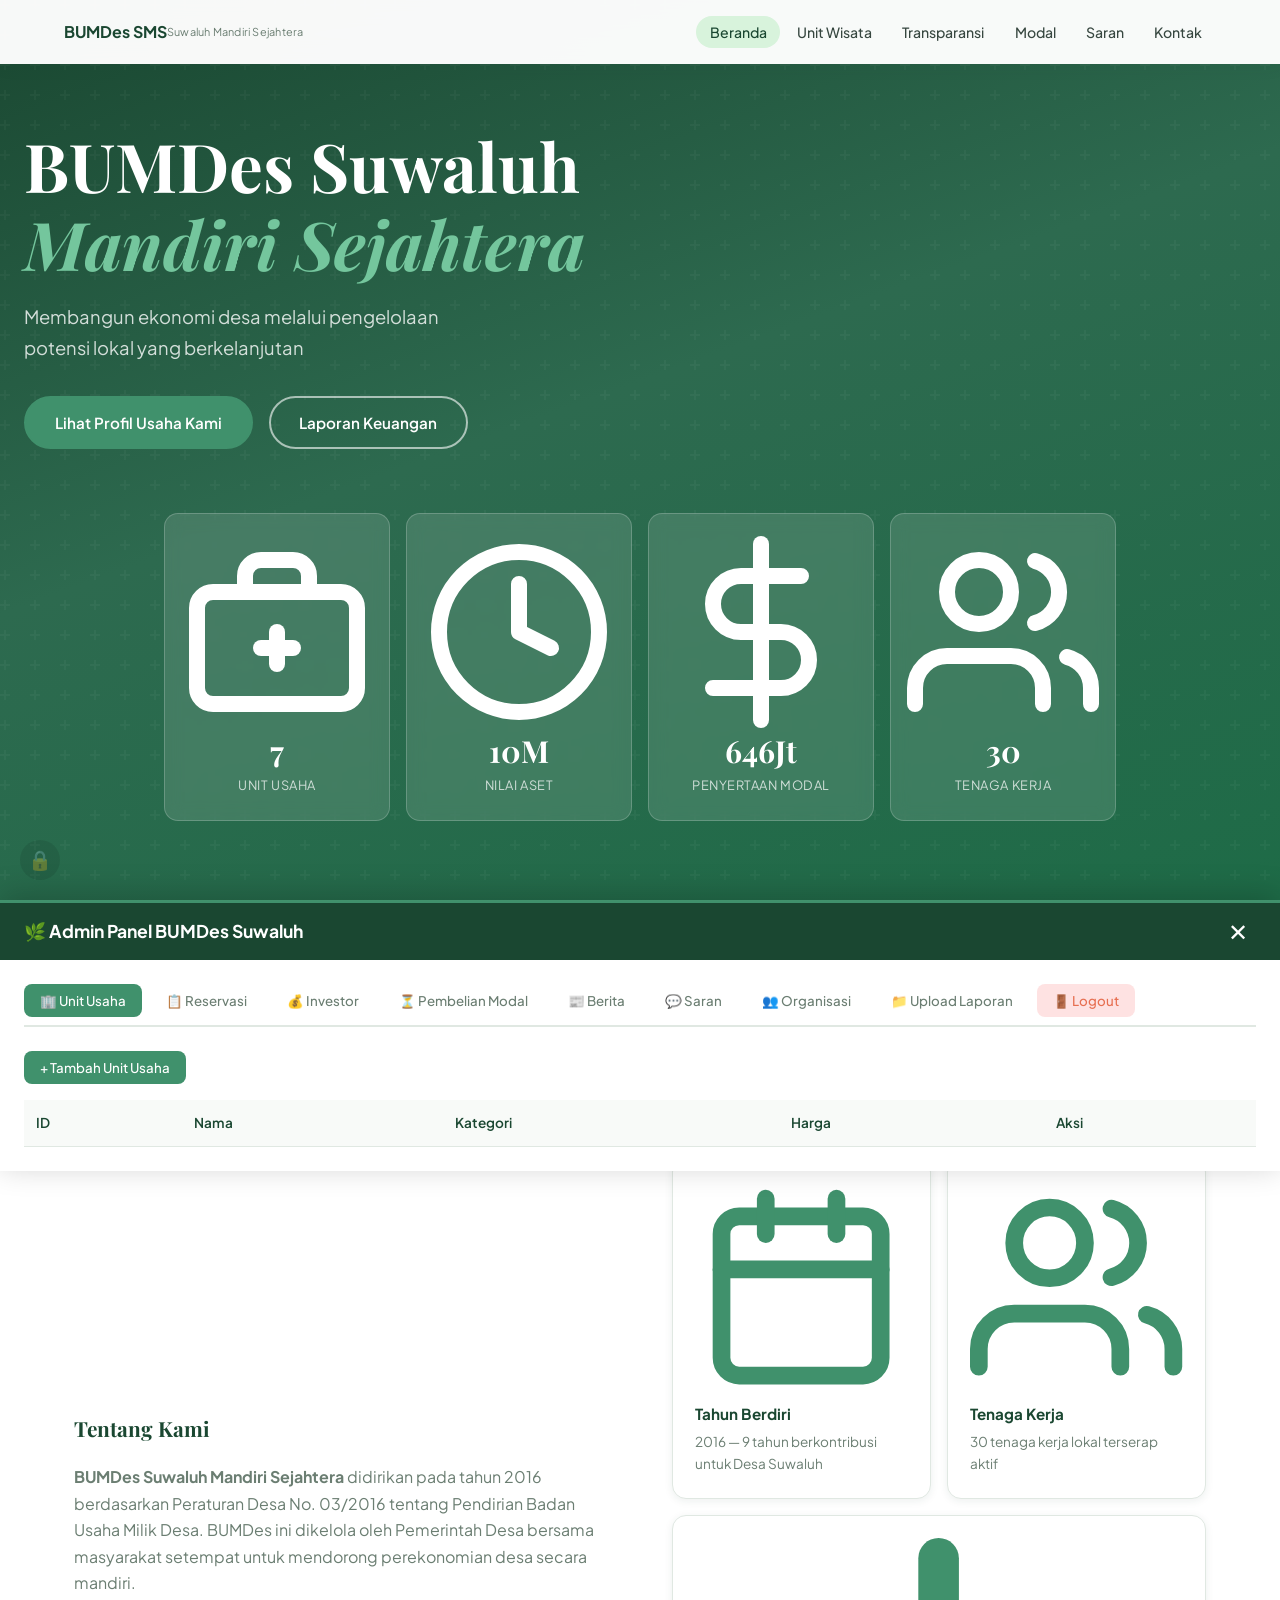
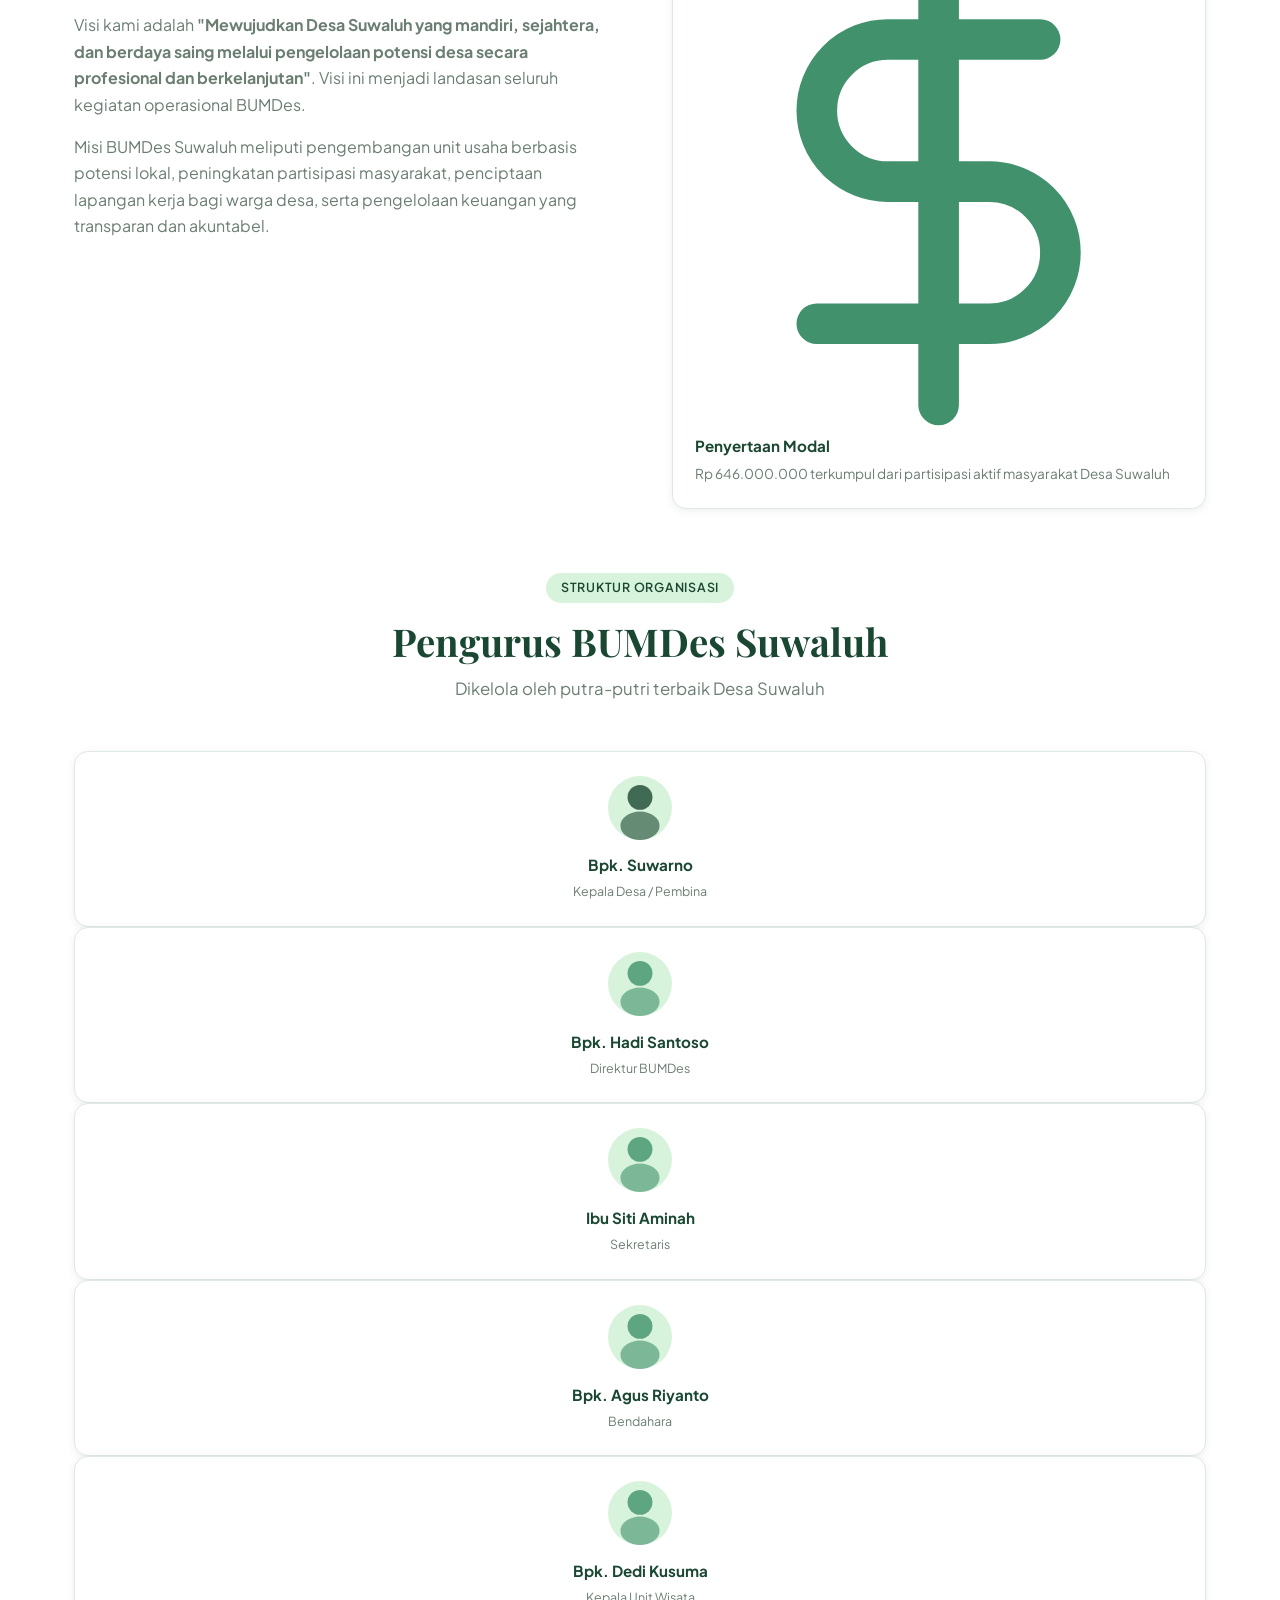
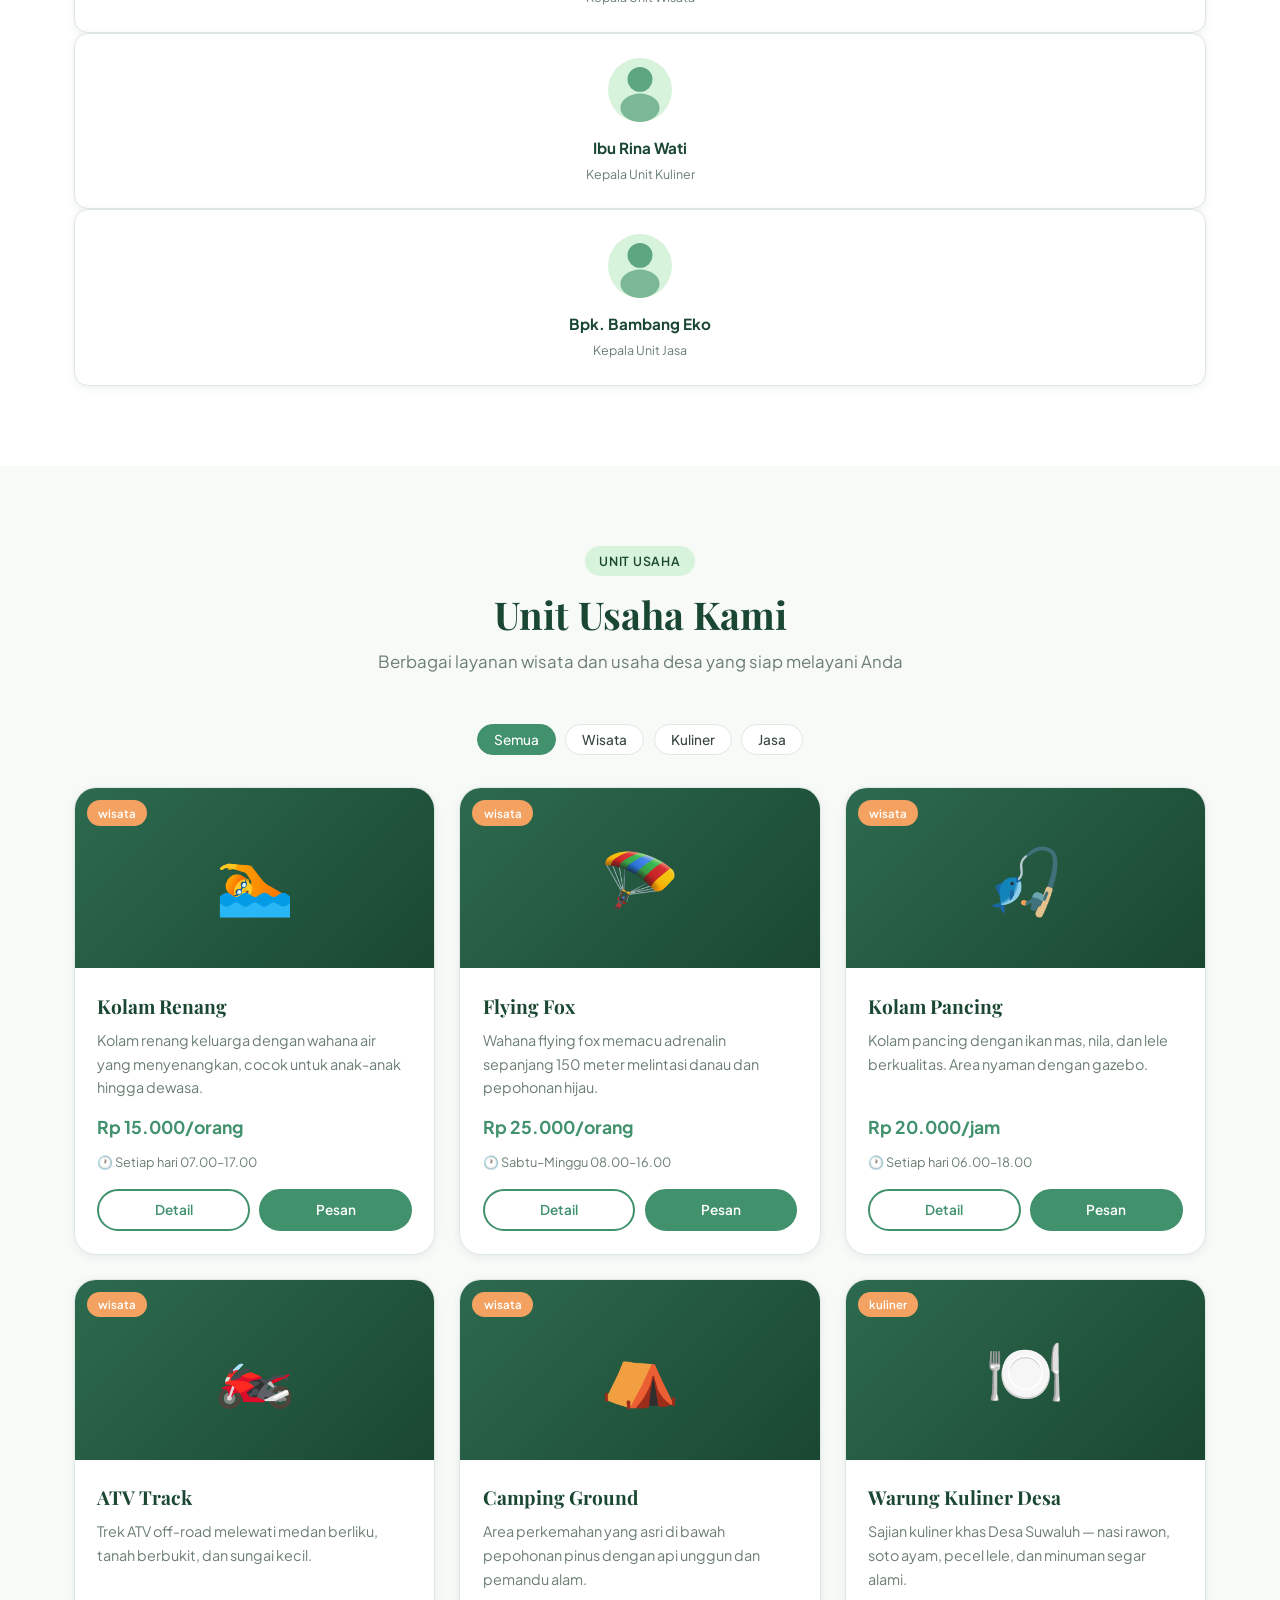
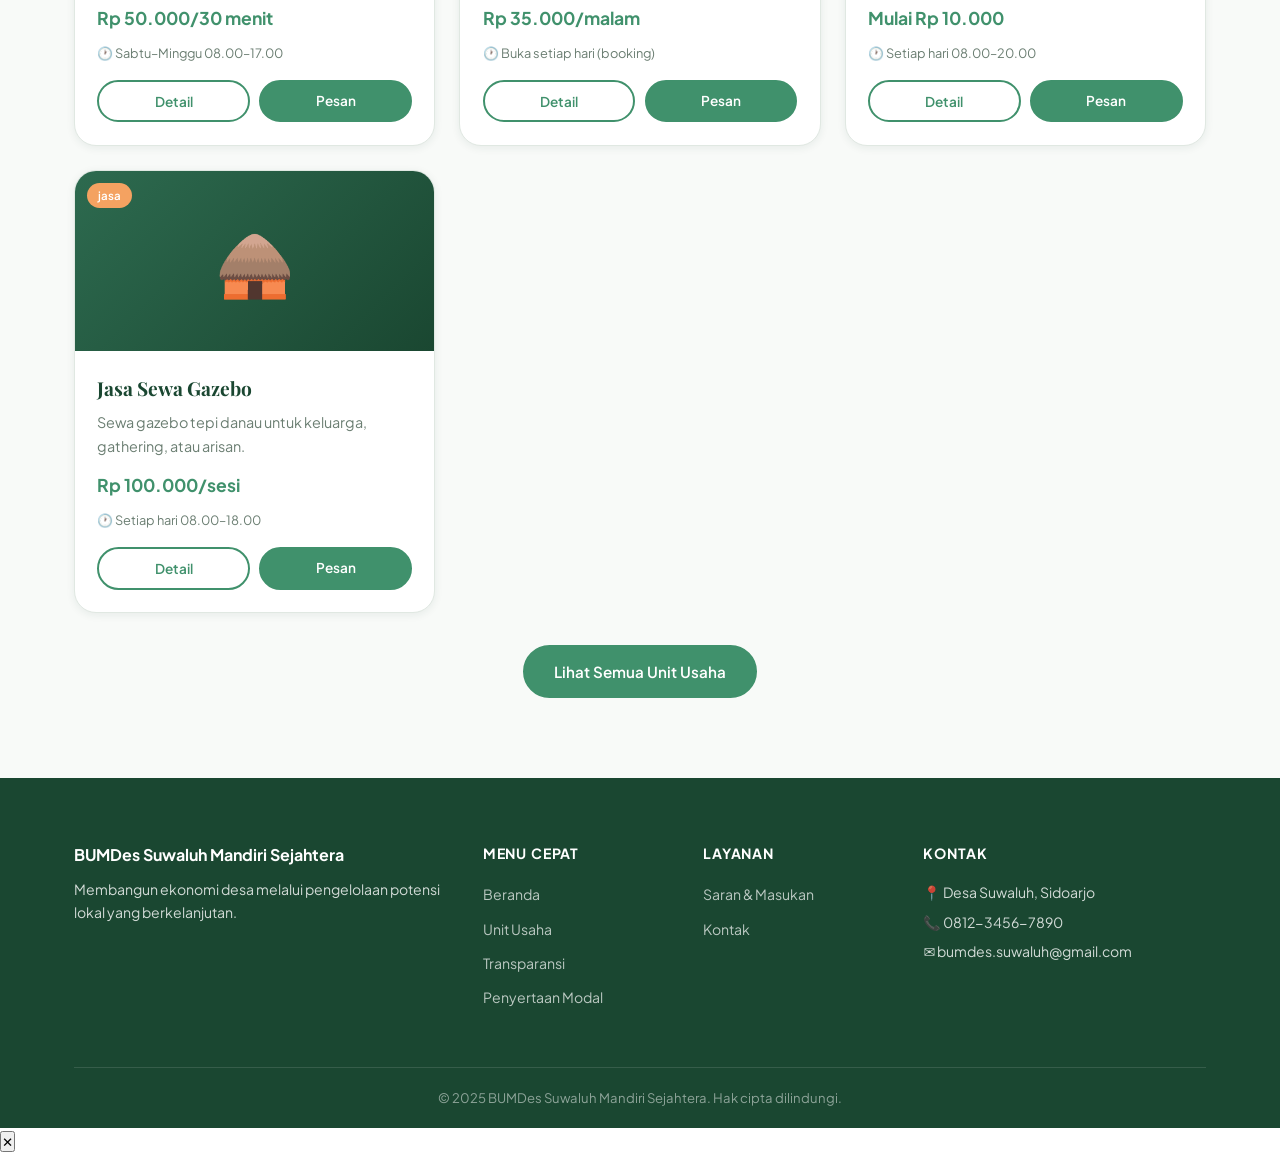
==== commit fb1ffcc6: "Update footer logo image source" ====
--- a/index.html
+++ b/index.html
@@ -180,7 +180,7 @@
     <div class="container">
       <div class="footer-grid">
         <div class="footer-brand">
-          <img class="footer-logo-img" src="https://blogger.googleusercontent.com/img/b/R29vZ2xl/[base64]/s1024/logo%20bumdes%20sms.png" alt="BUMDes SMS" onerror="this.style.display='none'" />
+          <img class="footer-logo-img" src="" alt="BUMDes SMS" onerror="this.style.display='none'" />
           <h4>BUMDes Suwaluh Mandiri Sejahtera</h4>
           <p>Membangun ekonomi desa melalui pengelolaan potensi lokal yang berkelanjutan.</p>
         </div>
--- a/style.css
+++ b/style.css
@@ -1,30 +1,1649 @@
-.footer-logo {
-    width: 100px;
-    height: auto;
-}
-
-.google-maps-embed {
+/* =====================================================
+   BUMDes Suwaluh Mandiri Sejahtera — style.css
+   ===================================================== */
+
+:root {
+  --green-dark: #1a4731;
+  --green-mid: #2d6a4f;
+  --green-main: #40916c;
+  --green-light: #74c69d;
+  --green-pale: #d8f3dc;
+  --accent: #f4a261;
+  --accent-dark: #e76f51;
+  --white: #ffffff;
+  --gray-50: #f8faf8;
+  --gray-100: #f0f4f1;
+  --gray-200: #e0e8e2;
+  --gray-500: #6b7e72;
+  --gray-700: #374740;
+  --gray-900: #1a2420;
+  --shadow-sm: 0 2px 8px rgba(29,68,49,.08);
+  --shadow-md: 0 6px 24px rgba(29,68,49,.13);
+  --shadow-lg: 0 16px 48px rgba(29,68,49,.18);
+  --radius-sm: 8px;
+  --radius-md: 14px;
+  --radius-lg: 22px;
+  --transition: .25s ease;
+  --font-display: 'Playfair Display', Georgia, serif;
+  --font-body: 'Plus Jakarta Sans', system-ui, sans-serif;
+}
+
+* {
+  margin: 0;
+  padding: 0;
+  box-sizing: border-box;
+}
+
+html {
+  scroll-behavior: smooth;
+  font-size: 16px;
+}
+
+body {
+  font-family: var(--font-body);
+  color: var(--gray-700);
+  background: var(--white);
+  line-height: 1.65;
+  overflow-x: hidden;
+}
+
+a {
+  color: var(--green-main);
+  text-decoration: none;
+}
+
+a:hover {
+  color: var(--green-dark);
+}
+
+ul {
+  list-style: none;
+}
+
+input, select, textarea, button {
+  font-family: var(--font-body);
+}
+
+.container {
+  max-width: 1180px;
+  margin: 0 auto;
+  padding: 0 1.5rem;
+}
+
+.section-pad {
+  padding: 5rem 0;
+}
+
+.bg-light {
+  background: var(--gray-50);
+}
+
+.hidden {
+  display: none !important;
+}
+
+.section-badge {
+  display: inline-block;
+  background: var(--green-pale);
+  color: var(--green-dark);
+  padding: .3rem .9rem;
+  border-radius: 20px;
+  font-size: .78rem;
+  font-weight: 600;
+  letter-spacing: .06em;
+  text-transform: uppercase;
+  margin-bottom: .9rem;
+}
+
+.section-header {
+  text-align: center;
+  margin-bottom: 3rem;
+}
+
+.section-title {
+  font-family: var(--font-display);
+  font-size: clamp(1.7rem, 3vw, 2.5rem);
+  color: var(--green-dark);
+  line-height: 1.25;
+  margin-bottom: .6rem;
+}
+
+.section-desc {
+  color: var(--gray-500);
+  font-size: 1.05rem;
+  max-width: 560px;
+  margin: 0 auto;
+}
+
+.sub-title {
+  font-family: var(--font-display);
+  font-size: 1.4rem;
+  color: var(--green-dark);
+  margin-bottom: 1.2rem;
+}
+
+.btn {
+  display: inline-flex;
+  align-items: center;
+  gap: .5rem;
+  padding: .75rem 1.8rem;
+  border-radius: 50px;
+  font-weight: 600;
+  font-size: .95rem;
+  cursor: pointer;
+  border: 2px solid transparent;
+  transition: all var(--transition);
+}
+
+.btn-primary {
+  background: var(--green-main);
+  color: var(--white);
+  border-color: var(--green-main);
+}
+
+.btn-primary:hover {
+  background: var(--green-dark);
+  border-color: var(--green-dark);
+  transform: translateY(-2px);
+  box-shadow: var(--shadow-md);
+}
+
+.btn-outline {
+  background: transparent;
+  color: var(--white);
+  border-color: rgba(255,255,255,.6);
+}
+
+.btn-outline:hover {
+  background: var(--white);
+  color: var(--green-main);
+  border-color: var(--white);
+}
+
+.btn-block {
+  width: 100%;
+  justify-content: center;
+  border-radius: var(--radius-sm);
+}
+
+/* Navbar */
+.navbar {
+  position: fixed;
+  top: 0;
+  left: 0;
+  right: 0;
+  z-index: 1000;
+  background: rgba(255,255,255,.97);
+  backdrop-filter: blur(12px);
+  box-shadow: 0 2px 16px rgba(29,68,49,.08);
+}
+
+.nav-container {
+  max-width: 1200px;
+  margin: 0 auto;
+  padding: 0 1.5rem;
+  height: 64px;
+  display: flex;
+  align-items: center;
+  justify-content: space-between;
+}
+
+.nav-brand {
+  display: flex;
+  align-items: center;
+  gap: .75rem;
+  text-decoration: none;
+  cursor: pointer;
+}
+
+.brand-icon {
+  font-size: 1.6rem;
+}
+
+.brand-name {
+  display: block;
+  font-weight: 700;
+  color: var(--green-dark);
+  font-size: 1rem;
+  line-height: 1.1;
+}
+
+.brand-sub {
+  display: block;
+  font-size: .68rem;
+  color: var(--gray-500);
+  letter-spacing: .02em;
+}
+
+.nav-links {
+  display: flex;
+  gap: .2rem;
+  align-items: center;
+}
+
+.nav-link {
+  padding: .45rem .85rem;
+  border-radius: 50px;
+  color: var(--gray-700);
+  font-size: .88rem;
+  font-weight: 500;
+  transition: all var(--transition);
+}
+
+.nav-link:hover,
+.nav-link.active {
+  background: var(--green-pale);
+  color: var(--green-dark);
+}
+
+.hamburger {
+  display: none;
+  flex-direction: column;
+  gap: 5px;
+  background: none;
+  border: none;
+  cursor: pointer;
+  padding: .4rem;
+}
+
+.hamburger span {
+  display: block;
+  width: 24px;
+  height: 2.5px;
+  background: var(--green-dark);
+  border-radius: 2px;
+  transition: all var(--transition);
+}
+
+.hamburger.open span:nth-child(1) {
+  transform: rotate(45deg) translate(5px,5px);
+}
+
+.hamburger.open span:nth-child(2) {
+  opacity: 0;
+}
+
+.hamburger.open span:nth-child(3) {
+  transform: rotate(-45deg) translate(5px,-5px);
+}
+
+@media (max-width:768px) {
+  .hamburger {
+    display: flex;
+  }
+  .nav-links {
+    display: none;
+    position: fixed;
+    top: 64px;
+    left: 0;
+    right: 0;
+    background: var(--white);
+    flex-direction: column;
+    padding: 1rem 1.5rem 2rem;
+    box-shadow: var(--shadow-md);
+    gap: .3rem;
+  }
+  .nav-links.open {
+    display: flex;
+  }
+  .nav-link {
     width: 100%;
-    max-width: 600px;
-    height: 450px;
-    border: none;
-}
-
-.berita-card {
-    border: 1px solid #ccc;
-    border-radius: 5px;
-    padding: 15px;
-    margin: 10px 0;
-}
-
-.admin-keuangan-form {
-    display: flex;
+    padding: .7rem 1rem;
+  }
+}
+
+/* Hero Section */
+.hero {
+  min-height: 100vh;
+  position: relative;
+  display: flex;
+  flex-direction: column;
+  justify-content: center;
+  align-items: center;
+  text-align: center;
+  overflow: hidden;
+  padding-top: 64px;
+}
+
+.hero-bg {
+  position: absolute;
+  inset: 0;
+  background: linear-gradient(160deg, var(--green-dark) 0%, var(--green-mid) 45%, #1e6b47 100%);
+}
+
+.hero-overlay {
+  position: absolute;
+  inset: 0;
+  background: url("data:image/svg+xml,%3Csvg width='60' height='60' viewBox='0 0 60 60' xmlns='http://www.w3.org/2000/svg'%3E%3Cg fill='none' fill-rule='evenodd'%3E%3Cg fill='%23ffffff' fill-opacity='0.03'%3E%3Cpath d='M36 34v-4h-2v4h-4v2h4v4h2v-4h4v-2h-4zm0-30V0h-2v4h-4v2h4v4h2V6h4V4h-4zM6 34v-4H4v4H0v2h4v4h2v-4h4v-2H6zM6 4V0H4v4H0v2h4v4h2V6h4V4H6z'/%3E%3C/g%3E%3C/g%3E%3C/svg%3E");
+}
+
+.hero-content {
+  position: relative;
+  z-index: 2;
+  padding: 2rem 1.5rem 0;
+  max-width: 760px;
+}
+
+.hero-title {
+  font-family: var(--font-display);
+  font-size: clamp(2.5rem, 6vw, 4.2rem);
+  color: var(--white);
+  line-height: 1.15;
+  margin-bottom: 1.2rem;
+}
+
+.hero-title em {
+  font-style: italic;
+  color: var(--green-light);
+}
+
+.hero-tagline {
+  font-size: clamp(.95rem, 2vw, 1.15rem);
+  color: rgba(255,255,255,.8);
+  margin-bottom: 2rem;
+  line-height: 1.7;
+}
+
+.hero-actions {
+  display: flex;
+  gap: 1rem;
+  justify-content: center;
+  flex-wrap: wrap;
+}
+
+.hero-stats {
+  position: relative;
+  z-index: 2;
+  display: grid;
+  grid-template-columns: repeat(4, 1fr);
+  gap: 1rem;
+  margin-top: 4rem;
+  width: 100%;
+  max-width: 1000px;
+  padding: 0 1.5rem 3rem;
+}
+
+.stat-card {
+  background: rgba(255,255,255,.12);
+  border: 1px solid rgba(255,255,255,.2);
+  backdrop-filter: blur(8px);
+  border-radius: var(--radius-md);
+  padding: 1.4rem 1rem;
+  text-align: center;
+  transition: all var(--transition);
+  cursor: default;
+}
+
+.stat-card:hover {
+  background: rgba(255,255,255,.2);
+  transform: translateY(-4px);
+}
+
+.stat-icon {
+  font-size: 1.8rem;
+  display: block;
+  margin-bottom: .5rem;
+}
+
+.stat-number {
+  display: block;
+  font-family: var(--font-display);
+  font-size: 1.9rem;
+  font-weight: 700;
+  color: var(--white);
+  line-height: 1;
+  margin-bottom: .3rem;
+}
+
+.stat-label {
+  font-size: .8rem;
+  color: rgba(255,255,255,.75);
+  letter-spacing: .04em;
+  text-transform: uppercase;
+}
+
+@media (max-width:768px) {
+  .hero-stats {
+    grid-template-columns: repeat(2,1fr);
+  }
+}
+
+/* Tentang Grid */
+.tentang-grid {
+  display: grid;
+  grid-template-columns: 1fr 1fr;
+  gap: 4rem;
+  align-items: center;
+}
+
+.tentang-text p {
+  color: var(--gray-500);
+  margin-bottom: 1rem;
+}
+
+.tentang-visual {
+  display: grid;
+  grid-template-columns: 1fr 1fr;
+  gap: 1rem;
+}
+
+.visual-card {
+  background: var(--white);
+  border-radius: var(--radius-md);
+  padding: 1.4rem;
+  box-shadow: var(--shadow-sm);
+  border: 1px solid var(--gray-200);
+  transition: all var(--transition);
+}
+
+.visual-card:hover {
+  transform: translateY(-4px);
+  box-shadow: var(--shadow-md);
+  border-color: var(--green-light);
+}
+
+.visual-card.v3 {
+  grid-column: span 2;
+}
+
+.vc-icon {
+  font-size: 2rem;
+  display: block;
+  margin-bottom: .6rem;
+}
+
+.visual-card h4 {
+  color: var(--green-dark);
+  font-size: .95rem;
+  margin-bottom: .3rem;
+}
+
+.visual-card p {
+  font-size: .85rem;
+  color: var(--gray-500);
+}
+
+@media (max-width:900px) {
+  .tentang-grid {
+    grid-template-columns: 1fr;
+    gap: 2.5rem;
+  }
+}
+
+/* Struktur Organisasi */
+.org-grid {
+  display: grid;
+  grid-template-columns: repeat(auto-fill, minmax(180px, 1fr));
+  gap: 1.2rem;
+  margin-bottom: 1rem;
+}
+
+.org-card {
+  background: var(--white);
+  border-radius: var(--radius-md);
+  padding: 1.5rem 1rem;
+  text-align: center;
+  box-shadow: var(--shadow-sm);
+  border: 1px solid var(--gray-200);
+  transition: all var(--transition);
+}
+
+.org-card:hover {
+  transform: translateY(-4px);
+  box-shadow: var(--shadow-md);
+  border-color: var(--green-light);
+}
+
+.org-avatar {
+  width: 64px;
+  height: 64px;
+  background: var(--green-pale);
+  border-radius: 50%;
+  display: flex;
+  align-items: center;
+  justify-content: center;
+  margin: 0 auto .8rem;
+  font-size: 1.6rem;
+}
+
+.org-name {
+  font-weight: 700;
+  color: var(--green-dark);
+  font-size: .95rem;
+}
+
+.org-jabatan {
+  font-size: .78rem;
+  color: var(--gray-500);
+  margin-top: .25rem;
+}
+
+/* Unit Usaha */
+.usaha-filter {
+  display: flex;
+  gap: .6rem;
+  flex-wrap: wrap;
+  margin-bottom: 2rem;
+  justify-content: center;
+}
+
+.filter-btn {
+  padding: .4rem 1rem;
+  border-radius: 50px;
+  border: 1.5px solid var(--gray-200);
+  background: var(--white);
+  color: var(--gray-700);
+  font-size: .85rem;
+  font-weight: 500;
+  cursor: pointer;
+  transition: all var(--transition);
+}
+
+.filter-btn:hover,
+.filter-btn.active {
+  background: var(--green-main);
+  border-color: var(--green-main);
+  color: var(--white);
+}
+
+.usaha-grid {
+  display: grid;
+  grid-template-columns: repeat(auto-fill, minmax(300px, 1fr));
+  gap: 1.5rem;
+}
+
+.usaha-card {
+  background: var(--white);
+  border-radius: var(--radius-lg);
+  overflow: hidden;
+  box-shadow: var(--shadow-sm);
+  border: 1px solid var(--gray-200);
+  transition: all var(--transition);
+  display: flex;
+  flex-direction: column;
+}
+
+.usaha-card:hover {
+  transform: translateY(-6px);
+  box-shadow: var(--shadow-lg);
+  border-color: var(--green-light);
+}
+
+.usaha-img {
+  width: 100%;
+  height: 180px;
+  background: linear-gradient(135deg, var(--green-mid), var(--green-dark));
+  display: flex;
+  align-items: center;
+  justify-content: center;
+  font-size: 4rem;
+  position: relative;
+}
+
+.usaha-badge {
+  position: absolute;
+  top: 12px;
+  left: 12px;
+  background: var(--accent);
+  color: var(--white);
+  font-size: .72rem;
+  font-weight: 600;
+  padding: .2rem .7rem;
+  border-radius: 20px;
+}
+
+.usaha-body {
+  padding: 1.4rem;
+  flex: 1;
+  display: flex;
+  flex-direction: column;
+}
+
+.usaha-name {
+  font-family: var(--font-display);
+  font-size: 1.2rem;
+  color: var(--green-dark);
+  margin-bottom: .4rem;
+}
+
+.usaha-desc {
+  font-size: .9rem;
+  color: var(--gray-500);
+  margin-bottom: .8rem;
+  flex: 1;
+}
+
+.usaha-harga {
+  font-weight: 700;
+  color: var(--green-main);
+  font-size: 1.1rem;
+  margin-bottom: .6rem;
+}
+
+.usaha-jadwal {
+  font-size: .8rem;
+  color: var(--gray-500);
+  margin-bottom: 1rem;
+}
+
+.usaha-actions {
+  display: flex;
+  gap: .6rem;
+}
+
+.usaha-actions .btn {
+  padding: .5rem 1rem;
+  font-size: .85rem;
+  flex: 1;
+  text-align: center;
+  justify-content: center;
+}
+
+/* Form Elements */
+.form-group {
+  margin-bottom: 1.2rem;
+}
+
+.form-group label {
+  display: block;
+  font-weight: 500;
+  font-size: .9rem;
+  color: var(--gray-700);
+  margin-bottom: .4rem;
+}
+
+.form-group input,
+.form-group select,
+.form-group textarea {
+  width: 100%;
+  padding: .7rem 1rem;
+  border: 1.5px solid var(--gray-200);
+  border-radius: var(--radius-sm);
+  font-size: .95rem;
+  color: var(--gray-900);
+  background: var(--white);
+  transition: border-color var(--transition);
+  outline: none;
+}
+
+.form-group input:focus,
+.form-group select:focus,
+.form-group textarea:focus {
+  border-color: var(--green-main);
+  box-shadow: 0 0 0 3px rgba(64,145,108,.12);
+}
+
+.form-group input.error,
+.form-group select.error,
+.form-group textarea.error {
+  border-color: var(--accent-dark);
+}
+
+.err-msg {
+  display: block;
+  font-size: .78rem;
+  color: var(--accent-dark);
+  margin-top: .3rem;
+  min-height: 1rem;
+}
+
+.form-row {
+  display: grid;
+  grid-template-columns: 1fr 1fr;
+  gap: 1rem;
+}
+
+/* Reservasi */
+.reservasi-grid {
+  display: grid;
+  grid-template-columns: 1.4fr 1fr;
+  gap: 2.5rem;
+  align-items: start;
+}
+
+.payment-box {
+  background: var(--white);
+  border-radius: var(--radius-md);
+  padding: 1.5rem;
+  box-shadow: var(--shadow-sm);
+  border: 1px solid var(--gray-200);
+  margin-bottom: 1rem;
+}
+
+.payment-box h4 {
+  color: var(--green-dark);
+  margin-bottom: 1rem;
+}
+
+.qris-placeholder {
+  display: flex;
+  justify-content: center;
+  margin-bottom: 1rem;
+}
+
+.qris-box {
+  background: var(--white);
+  border: 2px solid var(--green-main);
+  border-radius: var(--radius-sm);
+  padding: 1rem;
+  text-align: center;
+  width: 160px;
+}
+
+.qr-pattern {
+  width: 120px;
+  height: 120px;
+  background: repeating-linear-gradient(0deg, var(--green-pale) 0, var(--green-pale) 8px, transparent 8px, transparent 16px), repeating-linear-gradient(90deg, var(--green-pale) 0, var(--green-pale) 8px, transparent 8px, transparent 16px);
+  border: 4px solid var(--green-main);
+  border-radius: 4px;
+  margin: 0 auto .5rem;
+}
+
+.qris-box p {
+  font-size: .72rem;
+  color: var(--gray-500);
+  font-weight: 600;
+}
+
+.payment-steps ol {
+  padding-left: 1.2rem;
+}
+
+.payment-steps ol li {
+  font-size: .85rem;
+  color: var(--gray-500);
+  margin-bottom: .3rem;
+}
+
+.info-operasional {
+  background: var(--green-pale);
+  border-radius: var(--radius-md);
+  padding: 1.2rem;
+}
+
+.info-operasional h4 {
+  color: var(--green-dark);
+  margin-bottom: .5rem;
+}
+
+.info-operasional p {
+  font-size: .88rem;
+  color: var(--gray-700);
+}
+
+@media (max-width:900px) {
+  .reservasi-grid {
+    grid-template-columns: 1fr;
+  }
+}
+
+/* Transparansi */
+.tabs {
+  display: flex;
+  gap: .5rem;
+  border-bottom: 2px solid var(--gray-200);
+  margin-bottom: 2.5rem;
+  flex-wrap: wrap;
+}
+
+.tab-btn {
+  padding: .75rem 1.4rem;
+  border: none;
+  background: none;
+  color: var(--gray-500);
+  font-weight: 500;
+  font-size: .92rem;
+  cursor: pointer;
+  border-bottom: 3px solid transparent;
+  margin-bottom: -2px;
+  transition: all var(--transition);
+}
+
+.tab-btn:hover {
+  color: var(--green-main);
+  background: var(--green-pale);
+}
+
+.tab-btn.active {
+  color: var(--green-dark);
+  border-bottom-color: var(--green-main);
+  background: var(--green-pale);
+}
+
+.tab-content {
+  display: none;
+}
+
+.tab-content.active {
+  display: block;
+}
+
+.laporan-filter {
+  margin-bottom: 1.5rem;
+}
+
+.laporan-filter select {
+  padding: .55rem 1rem;
+  border: 1.5px solid var(--gray-200);
+  border-radius: var(--radius-sm);
+  font-size: .9rem;
+}
+
+.laporan-item {
+  display: flex;
+  justify-content: space-between;
+  align-items: center;
+  background: var(--white);
+  border: 1px solid var(--gray-200);
+  border-radius: var(--radius-md);
+  padding: 1rem;
+  margin-bottom: .8rem;
+  transition: all var(--transition);
+}
+
+.laporan-item:hover {
+  border-color: var(--green-light);
+  box-shadow: var(--shadow-sm);
+}
+
+.laporan-icon {
+  font-size: 2rem;
+  margin-right: 1rem;
+}
+
+.laporan-info h4 {
+  font-size: .95rem;
+  color: var(--gray-900);
+  margin-bottom: .15rem;
+}
+
+.laporan-info p {
+  font-size: .8rem;
+  color: var(--gray-500);
+}
+
+.analisis-grid {
+  display: grid;
+  grid-template-columns: repeat(auto-fill, minmax(220px, 1fr));
+  gap: 1.2rem;
+}
+
+.analisis-card {
+  background: var(--white);
+  border: 1px solid var(--gray-200);
+  border-radius: var(--radius-md);
+  padding: 1.5rem;
+  text-align: center;
+  box-shadow: var(--shadow-sm);
+  transition: all var(--transition);
+}
+
+.analisis-card:hover {
+  transform: translateY(-3px);
+  box-shadow: var(--shadow-md);
+}
+
+.analisis-icon {
+  font-size: 2.2rem;
+  display: block;
+  margin-bottom: .6rem;
+}
+
+.analisis-label {
+  font-size: .78rem;
+  color: var(--gray-500);
+  text-transform: uppercase;
+  letter-spacing: .04em;
+  margin-bottom: .3rem;
+}
+
+.analisis-value {
+  font-family: var(--font-display);
+  font-size: 2rem;
+  font-weight: 700;
+  color: var(--green-dark);
+  margin-bottom: .4rem;
+}
+
+.analisis-desc {
+  font-size: .82rem;
+  color: var(--gray-500);
+}
+
+/* Grafik */
+.grafik-grid {
+  display: grid;
+  grid-template-columns: repeat(2, 1fr);
+  gap: 1.5rem;
+}
+
+.grafik-card {
+  background: var(--white);
+  border-radius: var(--radius-md);
+  padding: 1.5rem;
+  box-shadow: var(--shadow-sm);
+  border: 1px solid var(--gray-200);
+}
+
+.grafik-card h4 {
+  font-size: .92rem;
+  color: var(--gray-700);
+  margin-bottom: 1rem;
+  text-align: center;
+}
+
+canvas {
+  width: 100% !important;
+  height: 250px !important;
+}
+
+@media (max-width:768px) {
+  .grafik-grid {
+    grid-template-columns: 1fr;
+  }
+}
+
+/* Investasi */
+.investasi-grid {
+  display: grid;
+  grid-template-columns: 1.3fr 1fr;
+  gap: 2.5rem;
+  align-items: start;
+}
+
+.table-header-row {
+  display: flex;
+  justify-content: space-between;
+  align-items: center;
+  flex-wrap: wrap;
+  gap: .8rem;
+  margin-bottom: 1rem;
+}
+
+.table-header-row h3 {
+  color: var(--green-dark);
+  font-size: 1.1rem;
+}
+
+.search-input {
+  padding: .55rem 1rem;
+  border: 1.5px solid var(--gray-200);
+  border-radius: 50px;
+  font-size: .88rem;
+  outline: none;
+  min-width: 200px;
+}
+
+.search-input:focus {
+  border-color: var(--green-main);
+}
+
+.table-responsive {
+  overflow-x: auto;
+  border-radius: var(--radius-md);
+  border: 1px solid var(--gray-200);
+}
+
+.investor-table {
+  width: 100%;
+  border-collapse: collapse;
+  font-size: .88rem;
+}
+
+.investor-table thead {
+  background: var(--green-dark);
+}
+
+.investor-table th {
+  color: var(--white);
+  padding: .9rem 1rem;
+  text-align: left;
+  font-weight: 600;
+}
+
+.investor-table td {
+  padding: .75rem 1rem;
+  border-bottom: 1px solid var(--gray-100);
+}
+
+.investor-table tbody tr:hover {
+  background: var(--green-pale);
+}
+
+.nominal-cell {
+  font-weight: 600;
+  color: var(--green-main);
+}
+
+.saham-form-wrap {
+  background: var(--white);
+  border-radius: var(--radius-lg);
+  padding: 2rem;
+  box-shadow: var(--shadow-md);
+  border: 1px solid var(--gray-200);
+}
+
+.saham-form-wrap h3 {
+  color: var(--green-dark);
+  margin-bottom: 1.4rem;
+  font-size: 1.1rem;
+}
+
+.total-display {
+  background: var(--green-pale);
+  border: 1.5px solid var(--green-light);
+  border-radius: var(--radius-sm);
+  padding: .8rem 1rem;
+  font-weight: 700;
+  font-size: 1.2rem;
+  color: var(--green-dark);
+}
+
+.payment-info-box {
+  background: var(--green-pale);
+  border-radius: var(--radius-sm);
+  padding: 1rem;
+  margin-bottom: 1rem;
+  font-size: .88rem;
+}
+
+@media (max-width:900px) {
+  .investasi-grid {
+    grid-template-columns: 1fr;
+  }
+}
+
+/* Saran */
+.saran-grid {
+  display: grid;
+  grid-template-columns: 1fr 1fr;
+  gap: 2.5rem;
+  align-items: start;
+}
+
+.star-rating {
+  display: flex;
+  gap: .3rem;
+  font-size: 1.6rem;
+  cursor: pointer;
+}
+
+.star-rating span {
+  color: var(--gray-200);
+  transition: color var(--transition);
+}
+
+.star-rating span.active,
+.star-rating span.hover {
+  color: #f4a261;
+}
+
+.testimoni-card {
+  background: var(--white);
+  border-radius: var(--radius-md);
+  padding: 1.2rem;
+  box-shadow: var(--shadow-sm);
+  border: 1px solid var(--gray-200);
+  margin-bottom: 1rem;
+}
+
+.testimoni-header {
+  display: flex;
+  justify-content: space-between;
+  margin-bottom: .4rem;
+}
+
+.testimoni-nama {
+  font-weight: 600;
+  color: var(--green-dark);
+}
+
+.testimoni-stars {
+  color: var(--accent);
+}
+
+.testimoni-pesan {
+  font-size: .88rem;
+  color: var(--gray-500);
+}
+
+.testimoni-wrap h3 {
+  color: var(--green-dark);
+  margin-bottom: .8rem;
+}
+
+@media (max-width:900px) {
+  .saran-grid {
+    grid-template-columns: 1fr;
+  }
+}
+
+/* Kontak */
+.kontak-grid {
+  display: grid;
+  grid-template-columns: 1fr 1.2fr;
+  gap: 2.5rem;
+  align-items: start;
+}
+
+.kontak-item {
+  display: flex;
+  gap: 1rem;
+  align-items: flex-start;
+  margin-bottom: 1.4rem;
+}
+
+.k-icon {
+  font-size: 1.6rem;
+  margin-top: .1rem;
+}
+
+.kontak-item strong {
+  display: block;
+  font-size: .9rem;
+  color: var(--green-dark);
+  margin-bottom: .2rem;
+}
+
+.kontak-item p {
+  font-size: .9rem;
+  color: var(--gray-500);
+}
+
+.sosmed-row {
+  display: flex;
+  gap: .7rem;
+  margin-top: 1rem;
+}
+
+.sosmed-btn {
+  width: 44px;
+  height: 44px;
+  display: flex;
+  align-items: center;
+  justify-content: center;
+  border-radius: 50%;
+  background: var(--green-pale);
+  font-size: 1.2rem;
+  transition: all var(--transition);
+}
+
+.sosmed-btn:hover {
+  background: var(--green-main);
+  transform: translateY(-3px);
+}
+
+.map-placeholder {
+  height: 320px;
+  background: linear-gradient(135deg, var(--green-pale), var(--gray-100));
+  border-radius: var(--radius-md);
+  display: flex;
+  flex-direction: column;
+  align-items: center;
+  justify-content: center;
+  text-align: center;
+  padding: 2rem;
+  border: 1px solid var(--gray-200);
+}
+
+@media (max-width:900px) {
+  .kontak-grid {
+    grid-template-columns: 1fr;
+  }
+}
+
+/* Footer */
+.footer {
+  background: var(--green-dark);
+  color: rgba(255,255,255,.8);
+  padding: 4rem 0 0;
+}
+
+.footer-grid {
+  display: grid;
+  grid-template-columns: 2fr 1fr 1fr 1.5fr;
+  gap: 2rem;
+  padding-bottom: 3rem;
+}
+
+.footer-brand .brand-icon {
+  font-size: 2rem;
+  margin-bottom: .5rem;
+}
+
+.footer-brand h4 {
+  color: var(--white);
+  font-size: 1rem;
+  margin-bottom: .6rem;
+}
+
+.footer-brand p {
+  font-size: .88rem;
+  line-height: 1.6;
+}
+
+.footer-links h5,
+.footer-kontak h5 {
+  color: var(--white);
+  font-size: .88rem;
+  text-transform: uppercase;
+  letter-spacing: .06em;
+  margin-bottom: 1rem;
+}
+
+.footer-links ul li {
+  margin-bottom: .5rem;
+}
+
+.footer-links ul li a {
+  font-size: .88rem;
+  color: rgba(255,255,255,.7);
+  transition: color var(--transition);
+}
+
+.footer-links ul li a:hover {
+  color: var(--green-light);
+}
+
+.footer-kontak p {
+  font-size: .88rem;
+  margin-bottom: .4rem;
+}
+
+.footer-bottom {
+  border-top: 1px solid rgba(255,255,255,.12);
+  padding: 1.2rem 0;
+  text-align: center;
+  font-size: .82rem;
+  color: rgba(255,255,255,.5);
+}
+
+@media (max-width:900px) {
+  .footer-grid {
+    grid-template-columns: 1fr 1fr;
+  }
+}
+
+@media (max-width:480px) {
+  .footer-grid {
+    grid-template-columns: 1fr;
+  }
+}
+
+/* Toast */
+.toast {
+  position: fixed;
+  bottom: 2rem;
+  left: 50%;
+  transform: translateX(-50%) translateY(20px);
+  background: var(--green-dark);
+  color: var(--white);
+  padding: .85rem 1.8rem;
+  border-radius: 50px;
+  font-size: .92rem;
+  font-weight: 500;
+  opacity: 0;
+  pointer-events: none;
+  z-index: 9999;
+  transition: all .35s ease;
+  box-shadow: var(--shadow-lg);
+  white-space: nowrap;
+}
+
+.toast.show {
+  opacity: 1;
+  transform: translateX(-50%) translateY(0);
+}
+
+.toast.error {
+  background: var(--accent-dark);
+}
+
+/* Back to Top */
+.back-to-top {
+  position: fixed;
+  bottom: 2rem;
+  right: 2rem;
+  width: 48px;
+  height: 48px;
+  background: var(--green-main);
+  color: var(--white);
+  border: none;
+  border-radius: 50%;
+  font-size: 1.3rem;
+  cursor: pointer;
+  opacity: 0;
+  pointer-events: none;
+  transition: all var(--transition);
+  z-index: 999;
+  box-shadow: var(--shadow-md);
+  display: flex;
+  align-items: center;
+  justify-content: center;
+}
+
+.back-to-top.show {
+  opacity: 1;
+  pointer-events: auto;
+}
+
+.back-to-top:hover {
+  background: var(--green-dark);
+  transform: translateY(-3px);
+}
+
+/* Animations */
+.fade-up {
+  opacity: 0;
+  transform: translateY(30px);
+  transition: opacity .65s ease, transform .65s ease;
+}
+
+.fade-up.visible {
+  opacity: 1;
+  transform: translateY(0);
+}
+
+@media (max-width:600px) {
+  .section-pad {
+    padding: 3.5rem 0;
+  }
+  .form-row {
+    grid-template-columns: 1fr;
+  }
+  .hero-actions {
     flex-direction: column;
-}
-
-@media (max-width: 768px) {
-    .berita-card {
-        margin: 5px;
-        padding: 10px;
-    }
-}+    align-items: center;
+  }
+  .hero-actions .btn {
+    width: 100%;
+    max-width: 280px;
+    justify-content: center;
+  }
+}
+
+/* ============================================
+   ADMIN PANEL (Tersembunyi di Bawah)
+   ============================================ */
+
+/* Secret Admin Trigger */
+.secret-trigger {
+  position: fixed;
+  bottom: 20px;
+  left: 20px;
+  width: 40px;
+  height: 40px;
+  background: rgba(0,0,0,0.3);
+  border-radius: 50%;
+  display: flex;
+  align-items: center;
+  justify-content: center;
+  cursor: pointer;
+  opacity: 0.3;
+  transition: all 0.3s ease;
+  z-index: 99;
+  font-size: 1.2rem;
+}
+
+.secret-trigger:hover {
+  opacity: 0.7;
+  background: rgba(0,0,0,0.5);
+}
+
+/* Admin Panel Container */
+.admin-panel-container {
+  position: fixed;
+  bottom: 0;
+  left: 0;
+  right: 0;
+  background: white;
+  border-top: 3px solid var(--green-main);
+  box-shadow: 0 -5px 30px rgba(0,0,0,0.2);
+  z-index: 10000;
+  transform: translateY(100%);
+  transition: transform 0.3s ease;
+  max-height: 80vh;
+  overflow-y: auto;
+}
+
+.admin-panel-container.open {
+  transform: translateY(0);
+}
+
+.admin-panel-header {
+  background: var(--green-dark);
+  color: white;
+  padding: 0.8rem 1.5rem;
+  display: flex;
+  justify-content: space-between;
+  align-items: center;
+  position: sticky;
+  top: 0;
+  z-index: 10;
+}
+
+.admin-panel-header h3 {
+  font-size: 1.1rem;
+  display: flex;
+  align-items: center;
+  gap: 0.5rem;
+}
+
+.close-admin-panel {
+  background: none;
+  border: none;
+  color: white;
+  font-size: 1.5rem;
+  cursor: pointer;
+  padding: 0 0.5rem;
+}
+
+.close-admin-panel:hover {
+  color: var(--accent);
+}
+
+.admin-panel-body {
+  padding: 1.5rem;
+}
+
+.admin-tabs {
+  display: flex;
+  gap: 0.5rem;
+  flex-wrap: wrap;
+  border-bottom: 2px solid var(--gray-200);
+  margin-bottom: 1.5rem;
+  padding-bottom: 0.5rem;
+}
+
+.admin-tab-btn {
+  padding: 0.5rem 1rem;
+  background: none;
+  border: none;
+  cursor: pointer;
+  font-weight: 500;
+  color: var(--gray-500);
+  border-radius: 8px;
+  transition: all 0.3s ease;
+}
+
+.admin-tab-btn:hover {
+  background: var(--green-pale);
+  color: var(--green-dark);
+}
+
+.admin-tab-btn.active {
+  background: var(--green-main);
+  color: white;
+}
+
+.admin-tab-content {
+  display: none;
+}
+
+.admin-tab-content.active {
+  display: block;
+}
+
+/* Admin Table */
+.admin-table {
+  width: 100%;
+  border-collapse: collapse;
+  font-size: 0.85rem;
+}
+
+.admin-table th,
+.admin-table td {
+  padding: 0.75rem;
+  text-align: left;
+  border-bottom: 1px solid var(--gray-200);
+}
+
+.admin-table th {
+  background: var(--gray-50);
+  font-weight: 600;
+  color: var(--green-dark);
+}
+
+.admin-table tr:hover {
+  background: var(--gray-50);
+}
+
+.admin-btn-edit,
+.admin-btn-delete {
+  padding: 0.25rem 0.6rem;
+  border-radius: 6px;
+  border: none;
+  cursor: pointer;
+  font-size: 0.75rem;
+  margin-right: 0.3rem;
+}
+
+.admin-btn-edit {
+  background: var(--green-pale);
+  color: var(--green-dark);
+}
+
+.admin-btn-edit:hover {
+  background: var(--green-main);
+  color: white;
+}
+
+.admin-btn-delete {
+  background: #fee2e2;
+  color: var(--accent-dark);
+}
+
+.admin-btn-delete:hover {
+  background: var(--accent-dark);
+  color: white;
+}
+
+.admin-btn-add {
+  background: var(--green-main);
+  color: white;
+  border: none;
+  padding: 0.5rem 1rem;
+  border-radius: 8px;
+  cursor: pointer;
+  margin-bottom: 1rem;
+  font-weight: 500;
+}
+
+.admin-btn-add:hover {
+  background: var(--green-dark);
+}
+
+.admin-form {
+  background: var(--gray-50);
+  padding: 1rem;
+  border-radius: 12px;
+  margin-top: 1rem;
+}
+
+.admin-form-row {
+  display: grid;
+  grid-template-columns: repeat(auto-fill, minmax(200px, 1fr));
+  gap: 1rem;
+  margin-bottom: 1rem;
+}
+
+.admin-form-group {
+  display: flex;
+  flex-direction: column;
+}
+
+.admin-form-group label {
+  font-size: 0.75rem;
+  font-weight: 600;
+  margin-bottom: 0.3rem;
+  color: var(--gray-700);
+}
+
+.admin-form-group input,
+.admin-form-group select,
+.admin-form-group textarea {
+  padding: 0.5rem;
+  border: 1px solid var(--gray-200);
+  border-radius: 8px;
+  font-size: 0.85rem;
+}
+
+.admin-login-overlay {
+  position: fixed;
+  top: 0;
+  left: 0;
+  right: 0;
+  bottom: 0;
+  background: rgba(0,0,0,0.8);
+  z-index: 10001;
+  display: none;
+  align-items: center;
+  justify-content: center;
+}
+
+.admin-login-overlay.active {
+  display: flex;
+}
+
+.admin-login-card {
+  background: white;
+  border-radius: 20px;
+  padding: 2rem;
+  width: 90%;
+  max-width: 350px;
+  text-align: center;
+}
+
+.admin-login-card h3 {
+  color: var(--green-dark);
+  margin-bottom: 1rem;
+}
+
+.admin-login-card input {
+  width: 100%;
+  padding: 0.7rem;
+  margin-bottom: 1rem;
+  border: 1px solid var(--gray-200);
+  border-radius: 10px;
+}
+
+.admin-login-card button {
+  width: 100%;
+  padding: 0.7rem;
+  background: var(--green-main);
+  color: white;
+  border: none;
+  border-radius: 10px;
+  cursor: pointer;
+}
+
+.admin-login-card button:hover {
+  background: var(--green-dark);
+}
+
+.admin-login-error {
+  color: var(--accent-dark);
+  font-size: 0.8rem;
+  margin-top: 0.5rem;
+  display: none;
+}
